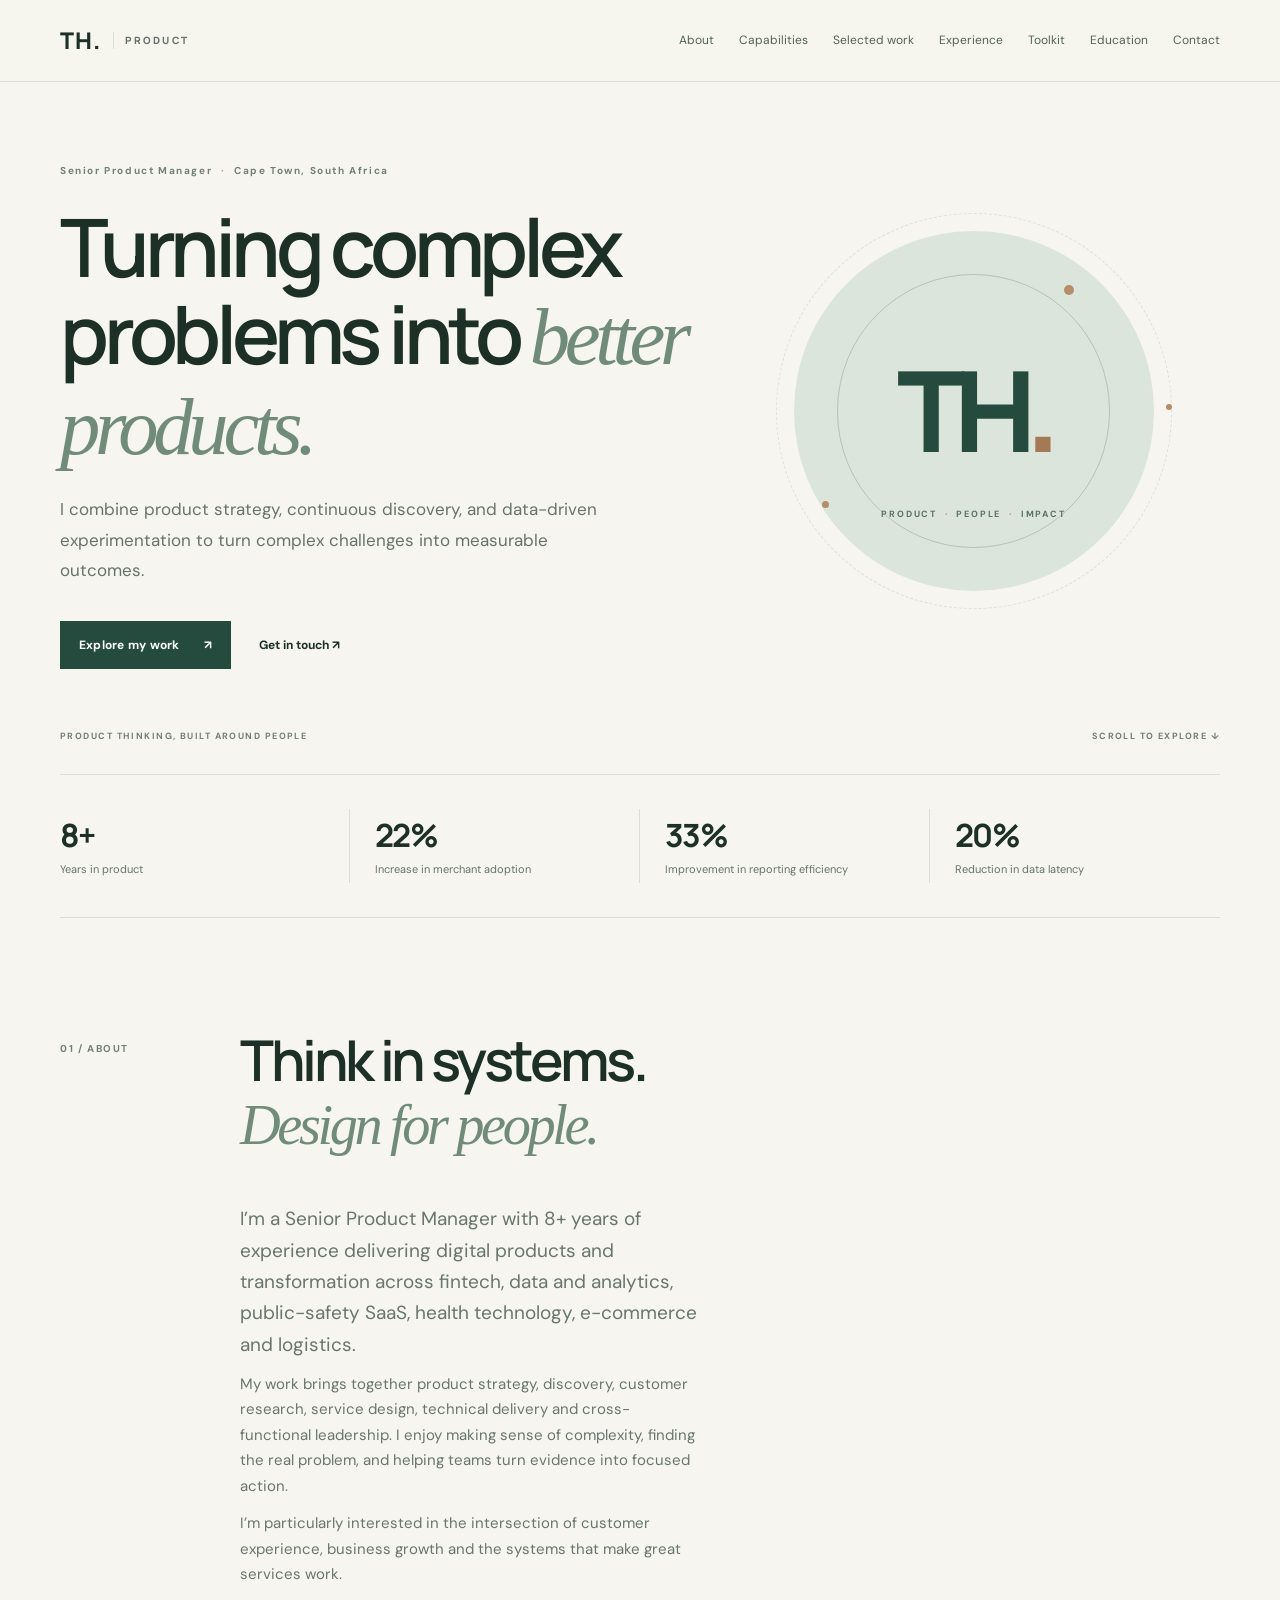
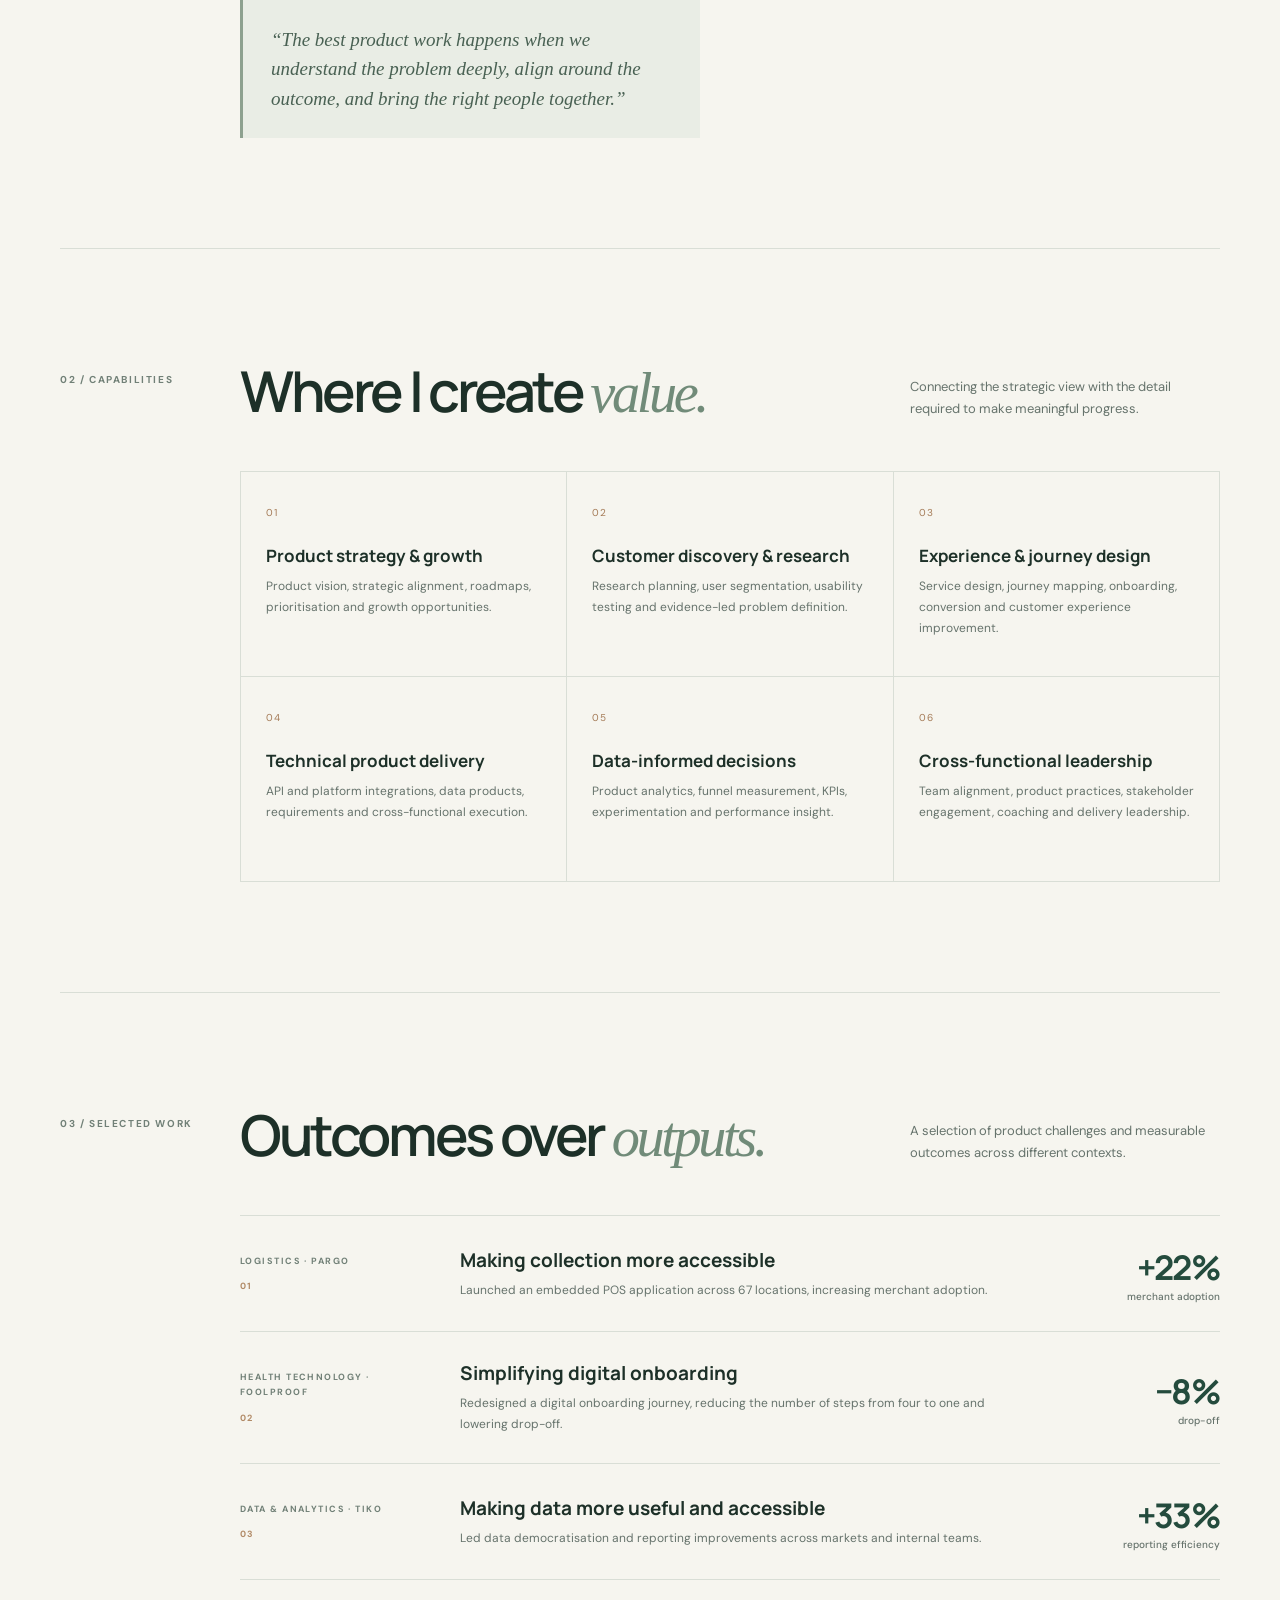
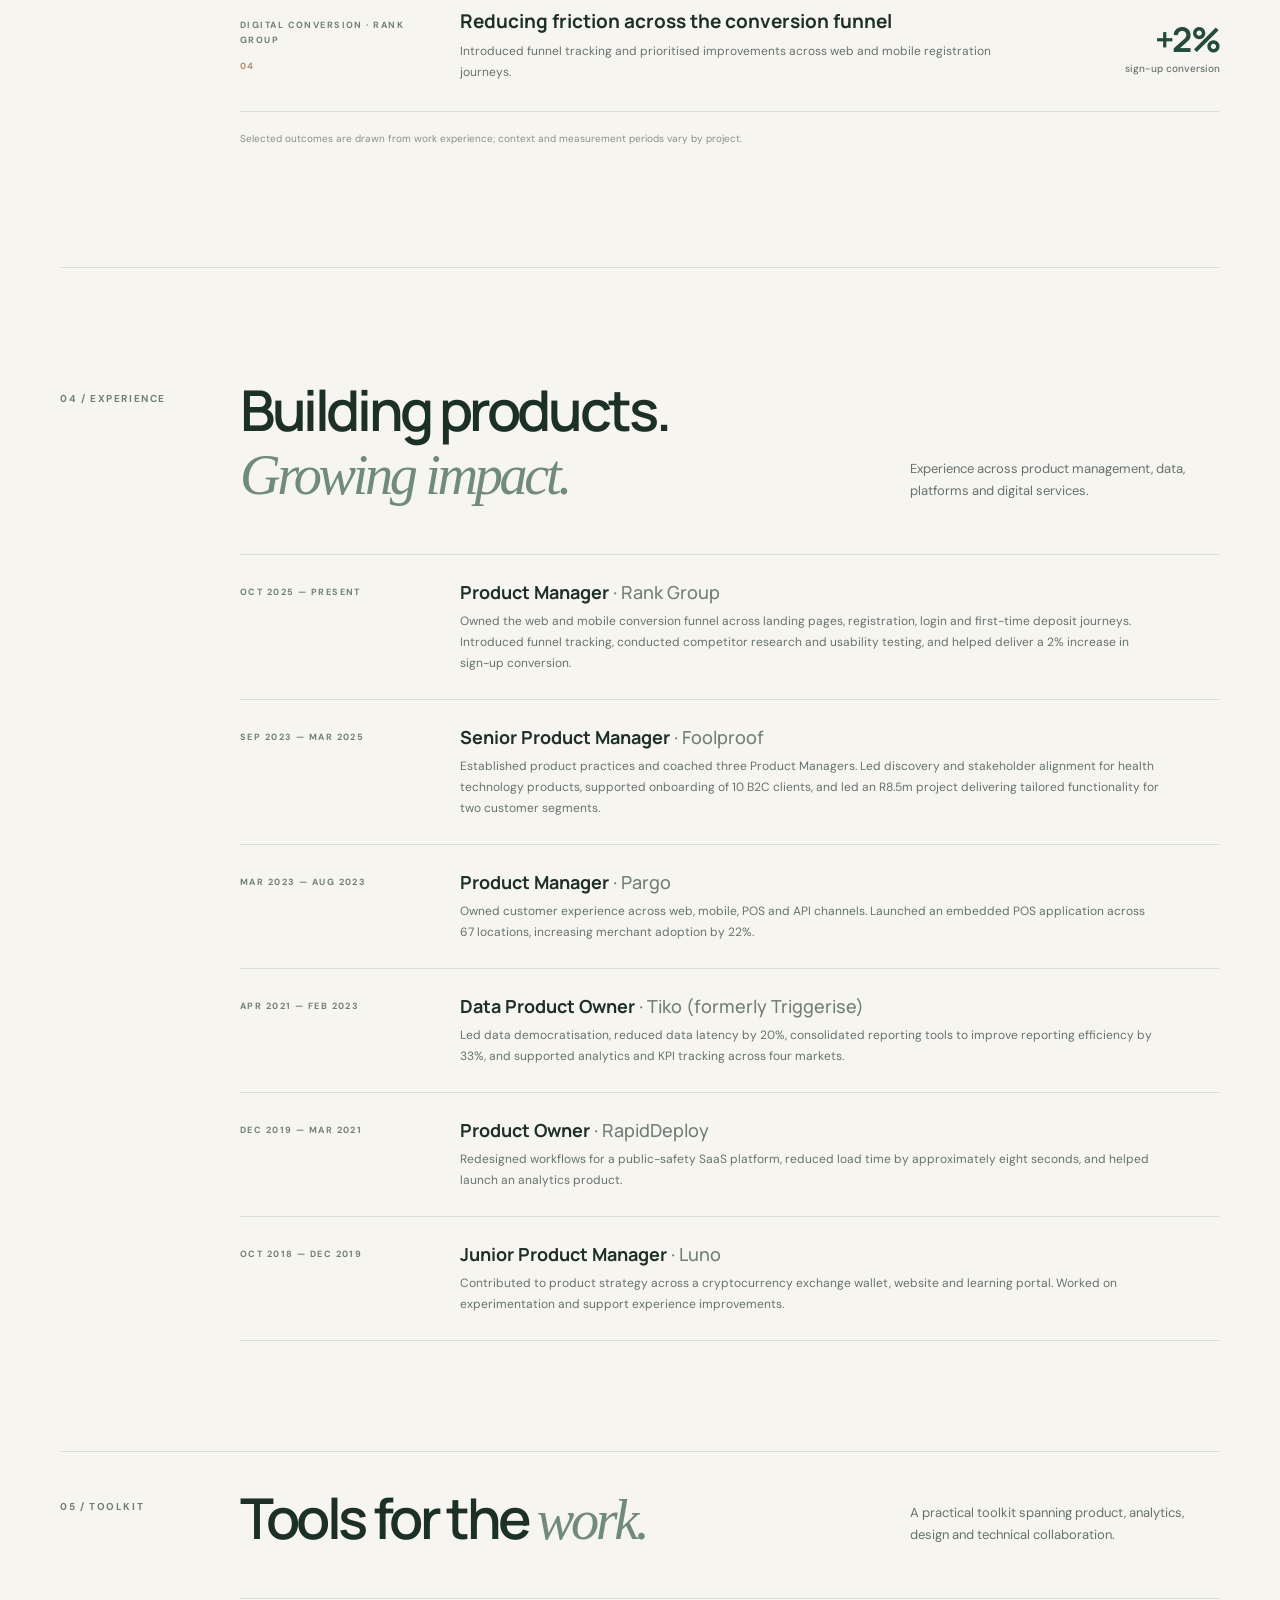
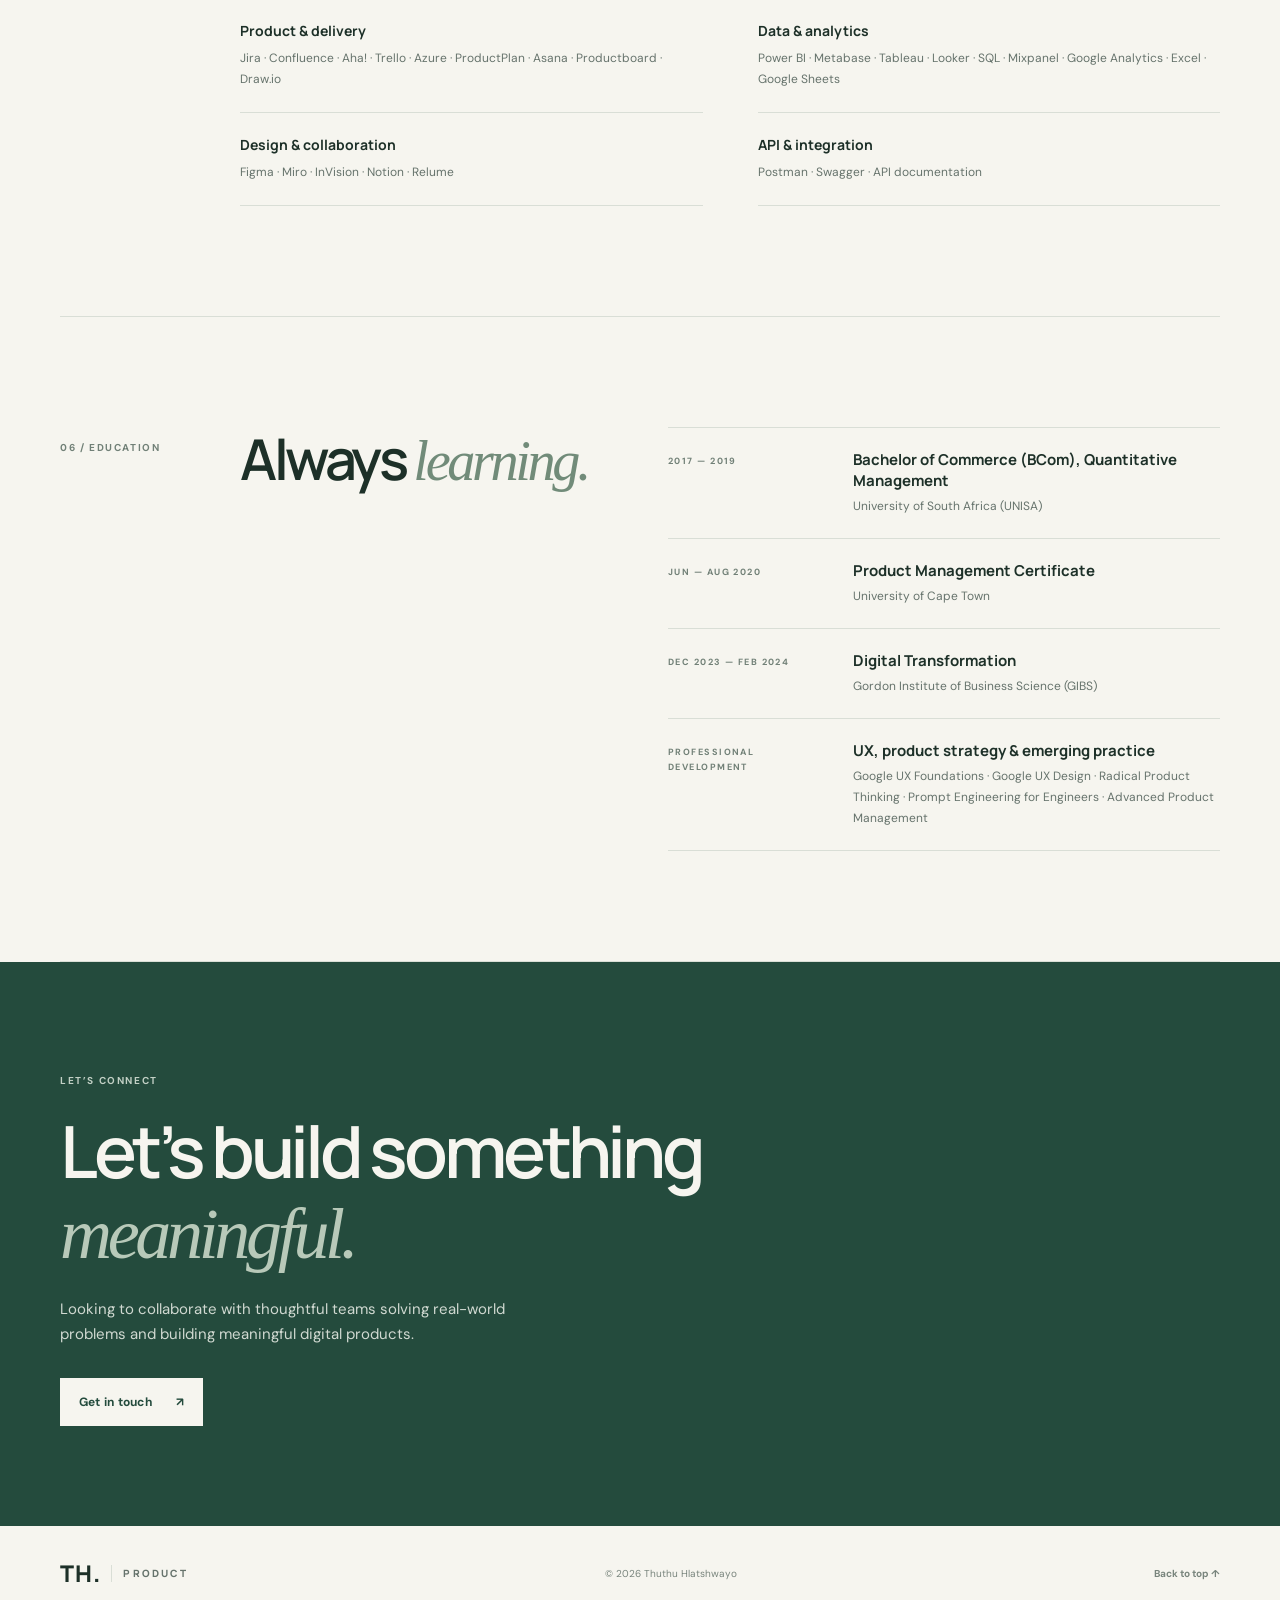
==== index.html @ c9745bca "Update index.html" ====
<!doctype html>
<html lang="en">
<head>
  <meta charset="utf-8">
  <meta name="viewport" content="width=device-width, initial-scale=1">
  <meta name="description" content="Thuthu Hlatshwayo — Senior Product Manager working across product strategy, discovery, service design and data-informed delivery.">
  <meta name="theme-color" content="#f6f5ef">
  <title>Thuthu Hlatshwayo | Senior Product Manager</title>
  <link rel="preconnect" href="https://fonts.googleapis.com">
  <link rel="preconnect" href="https://fonts.gstatic.com" crossorigin>
  <link href="https://fonts.googleapis.com/css2?family=DM+Sans:wght@400;500;600;700&family=Manrope:wght@400;500;600;700;800&display=swap" rel="stylesheet">
  <link rel="stylesheet" href="styles.css">
</head>
<body>
  <header class="site-header">
    <a class="brand" href="#top" aria-label="Thuthu Hlatshwayo home"><span class="brand-mark">TH.</span><span class="brand-type">PRODUCT</span></a>
    <button class="menu-toggle" aria-expanded="false" aria-controls="site-nav" aria-label="Open navigation"><span></span><span></span></button>
    <nav id="site-nav" class="site-nav" aria-label="Main navigation">
      <a href="#about">About</a><a href="#capabilities">Capabilities</a><a href="#work">Selected work</a>
      <a href="#experience">Experience</a><a href="#toolkit">Toolkit</a><a href="#education">Education</a><a href="#contact">Contact</a>
    </nav>
  </header>

  <main id="top">
    <section class="hero section-wrap">
      <div class="hero-copy">
        <p class="eyebrow">Senior Product Manager <span>·</span> Cape Town, South Africa</p>
        <h1>Turning complex problems into <em>better products.</em></h1>
        <p class="hero-intro">I combine product strategy, continuous discovery, and data-driven experimentation to turn complex challenges into measurable outcomes.</p>
        <div class="hero-actions"><a class="button button-dark" href="#work">Explore my work <span>↗</span></a><a class="text-link" href="#contact">Get in touch <span>↗</span></a></div>
      </div>
      <div class="hero-art" aria-label="TH monogram">
        <div class="orbit orbit-one"></div><div class="orbit orbit-two"></div>
        <div class="monogram">TH<span>.</span></div>
        <div class="orbit-label">PRODUCT <i>·</i> PEOPLE <i>·</i> IMPACT</div>
        <span class="art-dot dot-one"></span><span class="art-dot dot-two"></span><span class="art-dot dot-three"></span>
      </div>
      <div class="hero-bottom"><span>PRODUCT THINKING, BUILT AROUND PEOPLE</span><span>SCROLL TO EXPLORE ↓</span></div>
    </section>

    <section class="metrics section-wrap" aria-label="Selected outcomes">
      <div><strong>8+</strong><span>Years in product</span></div>
      <div><strong>22%</strong><span>Increase in merchant adoption</span></div>
      <div><strong>33%</strong><span>Improvement in reporting efficiency</span></div>
      <div><strong>20%</strong><span>Reduction in data latency</span></div>
    </section>

<section id="about" class="section section-wrap">
  <div class="section-kicker">01 / ABOUT</div>
  <div class="section-main about-grid">
    <div>
      <h2>Think in systems.<br><em>Design for people.</em></h2>
    </div>
    <div class="about-copy">
      <p class="lead">I’m a Senior Product Manager with 8+ years of experience delivering digital products and transformation across fintech, data and analytics, public-safety SaaS, health technology, e-commerce and logistics.</p>
      <p>My work brings together product strategy, discovery, customer research, service design, technical delivery and cross-functional leadership. I enjoy making sense of complexity, finding the real problem, and helping teams turn evidence into focused action.</p>
      <p>I’m particularly interested in the intersection of customer experience, business growth and the systems that make great services work.</p>
      <div class="quote-card">“The best product work happens when we understand the problem deeply, align around the outcome, and bring the right people together.”</div>
    </div>
  </div>
</section>

    <section id="capabilities" class="section section-wrap">
      <div class="section-kicker">02 / CAPABILITIES</div>
      <div class="section-main">
        <div class="section-heading"><h2>Where I create <em>value.</em></h2><p>Connecting the strategic view with the detail required to make meaningful progress.</p></div>
        <div class="capability-grid">
          <article><span>01</span><h3>Product strategy & growth</h3><p>Product vision, strategic alignment, roadmaps, prioritisation and growth opportunities.</p></article>
          <article><span>02</span><h3>Customer discovery & research</h3><p>Research planning, user segmentation, usability testing and evidence-led problem definition.</p></article>
          <article><span>03</span><h3>Experience & journey design</h3><p>Service design, journey mapping, onboarding, conversion and customer experience improvement.</p></article>
          <article><span>04</span><h3>Technical product delivery</h3><p>API and platform integrations, data products, requirements and cross-functional execution.</p></article>
          <article><span>05</span><h3>Data-informed decisions</h3><p>Product analytics, funnel measurement, KPIs, experimentation and performance insight.</p></article>
          <article><span>06</span><h3>Cross-functional leadership</h3><p>Team alignment, product practices, stakeholder engagement, coaching and delivery leadership.</p></article>
        </div>
      </div>
    </section>

    <section id="work" class="section section-wrap">
      <div class="section-kicker">03 / SELECTED WORK</div>
      <div class="section-main">
        <div class="section-heading"><h2>Outcomes over <em>outputs.</em></h2><p>A selection of product challenges and measurable outcomes across different contexts.</p></div>
        <div class="work-list">
          <article class="work-item"><div class="work-meta"><span>LOGISTICS · PARGO</span><span>01</span></div><div><h3>Making collection more accessible</h3><p>Launched an embedded POS application across 67 locations, increasing merchant adoption.</p></div><strong class="work-stat">+22%<small>merchant adoption</small></strong></article>
          <article class="work-item"><div class="work-meta"><span>HEALTH TECHNOLOGY · FOOLPROOF</span><span>02</span></div><div><h3>Simplifying digital onboarding</h3><p>Redesigned a digital onboarding journey, reducing the number of steps from four to one and lowering drop-off.</p></div><strong class="work-stat">−8%<small>drop-off</small></strong></article>
          <article class="work-item"><div class="work-meta"><span>DATA & ANALYTICS · TIKO</span><span>03</span></div><div><h3>Making data more useful and accessible</h3><p>Led data democratisation and reporting improvements across markets and internal teams.</p></div><strong class="work-stat">+33%<small>reporting efficiency</small></strong></article>
          <article class="work-item"><div class="work-meta"><span>DIGITAL CONVERSION · RANK GROUP</span><span>04</span></div><div><h3>Reducing friction across the conversion funnel</h3><p>Introduced funnel tracking and prioritised improvements across web and mobile registration journeys.</p></div><strong class="work-stat">+2%<small>sign-up conversion</small></strong></article>
        </div>
        <p class="note">Selected outcomes are drawn from work experience; context and measurement periods vary by project.</p>
      </div>
    </section>

    <section id="experience" class="section section-wrap">
      <div class="section-kicker">04 / EXPERIENCE</div>
      <div class="section-main">
        <div class="section-heading"><h2>Building products.<br><em>Growing impact.</em></h2><p>Experience across product management, data, platforms and digital services.</p></div>
        <div class="timeline">
          <article><time>OCT 2025 — PRESENT</time><div><h3>Product Manager <span>· Rank Group</span></h3><p>Owned the web and mobile conversion funnel across landing pages, registration, login and first-time deposit journeys. Introduced funnel tracking, conducted competitor research and usability testing, and helped deliver a 2% increase in sign-up conversion.</p></div></article>
          <article><time>SEP 2023 — MAR 2025</time><div><h3>Senior Product Manager <span>· Foolproof</span></h3><p>Established product practices and coached three Product Managers. Led discovery and stakeholder alignment for health technology products, supported onboarding of 10 B2C clients, and led an R8.5m project delivering tailored functionality for two customer segments.</p></div></article>
          <article><time>MAR 2023 — AUG 2023</time><div><h3>Product Manager <span>· Pargo</span></h3><p>Owned customer experience across web, mobile, POS and API channels. Launched an embedded POS application across 67 locations, increasing merchant adoption by 22%.</p></div></article>
          <article><time>APR 2021 — FEB 2023</time><div><h3>Data Product Owner <span>· Tiko (formerly Triggerise)</span></h3><p>Led data democratisation, reduced data latency by 20%, consolidated reporting tools to improve reporting efficiency by 33%, and supported analytics and KPI tracking across four markets.</p></div></article>
          <article><time>DEC 2019 — MAR 2021</time><div><h3>Product Owner <span>· RapidDeploy</span></h3><p>Redesigned workflows for a public-safety SaaS platform, reduced load time by approximately eight seconds, and helped launch an analytics product.</p></div></article>
          <article><time>OCT 2018 — DEC 2019</time><div><h3>Junior Product Manager <span>· Luno</span></h3><p>Contributed to product strategy across a cryptocurrency exchange wallet, website and learning portal. Worked on experimentation and support experience improvements.</p></div></article>
        </div>
      </div>
    </section>

    <section id="toolkit" class="section section-wrap toolkit-section">
      <div class="section-kicker">05 / TOOLKIT</div>
      <div class="section-main">
        <div class="section-heading"><h2>Tools for the <em>work.</em></h2><p>A practical toolkit spanning product, analytics, design and technical collaboration.</p></div>
        <div class="toolkit-groups">
          <div><h3>Product & delivery</h3><p>Jira · Confluence · Aha! · Trello · Azure · ProductPlan · Asana · Productboard · Draw.io</p></div>
          <div><h3>Data & analytics</h3><p>Power BI · Metabase · Tableau · Looker · SQL · Mixpanel · Google Analytics · Excel · Google Sheets</p></div>
          <div><h3>Design & collaboration</h3><p>Figma · Miro · InVision · Notion · Relume</p></div>
          <div><h3>API & integration</h3><p>Postman · Swagger · API documentation</p></div>
        </div>
      </div>
    </section>

    <section id="education" class="section section-wrap">
      <div class="section-kicker">06 / EDUCATION</div>
      <div class="section-main education-grid">
        <div><h2>Always <em>learning.</em></h2></div>
        <div class="education-list">
          <article><time>2017 — 2019</time><div><h3>Bachelor of Commerce (BCom), Quantitative Management</h3><p>University of South Africa (UNISA)</p></div></article>
          <article><time>JUN — AUG 2020</time><div><h3>Product Management Certificate</h3><p>University of Cape Town</p></div></article>
          <article><time>DEC 2023 — FEB 2024</time><div><h3>Digital Transformation</h3><p>Gordon Institute of Business Science (GIBS)</p></div></article>
          <article><time>PROFESSIONAL DEVELOPMENT</time><div><h3>UX, product strategy & emerging practice</h3><p>Google UX Foundations · Google UX Design · Radical Product Thinking · Prompt Engineering for Engineers · Advanced Product Management</p></div></article>
        </div>
      </div>
    </section>

    <section id="contact" class="contact-section">
      <div class="section-wrap contact-inner"><p class="eyebrow">LET’S CONNECT</p><h2>Let’s build something <em>meaningful.</em></h2><p>Looking to collaborate with thoughtful teams solving real-world problems and building meaningful digital products.</p><a class="button button-light" href="https://linkedin.com/in/thuthu-hlatshwayo" target="_blank" rel="noopener noreferrer">Get in touch <span>↗</span></a></div>
    </section>
  </main>

  <footer class="site-footer section-wrap"><a class="brand" href="#top"><span class="brand-mark">TH.</span><span class="brand-type">PRODUCT</span></a><span>© 2026 Thuthu Hlatshwayo</span><a href="#top">Back to top ↑</a></footer>
  <script src="script.js"></script>
</body>
</html>
---- styles.css ----
/* Thuthu Hlatshwayo — portfolio styles */
:root{--paper:#f6f5ef;--ink:#1d3028;--muted:#66736c;--green:#244b3d;--sage:#dce5dc;--line:#d9ded6;--white:#fff;--serif:Georgia,"Times New Roman",serif;--sans:"DM Sans",Arial,sans-serif;--display:"Manrope",Arial,sans-serif}
*{box-sizing:border-box}html{scroll-behavior:smooth;scroll-padding-top:88px}body{margin:0;background:var(--paper);color:var(--ink);font-family:var(--sans);font-size:15px;line-height:1.7}a{color:inherit;text-decoration:none}.section-wrap{width:min(1160px,calc(100% - 64px));margin-inline:auto}.site-header{height:82px;padding:0 max(32px,calc((100vw - 1160px)/2));display:flex;align-items:center;justify-content:space-between;border-bottom:1px solid var(--line);position:sticky;top:0;background:rgba(246,245,239,.94);backdrop-filter:blur(14px);z-index:10}.brand{display:flex;align-items:center;gap:11px;font-family:var(--display);font-weight:800;letter-spacing:.08em}.brand-mark{font-size:23px}.brand-type{font-size:10px;letter-spacing:.22em;color:var(--muted);border-left:1px solid var(--line);padding-left:11px}.site-nav{display:flex;gap:25px;font-size:12px;color:#53635a}.site-nav a:hover,.text-link:hover,.site-footer a:hover{color:#9b6e48}.menu-toggle{display:none;background:none;border:0;padding:8px}.menu-toggle span{display:block;width:22px;height:2px;background:var(--ink);margin:5px}
.hero{min-height:610px;display:grid;grid-template-columns:1.15fr .85fr;align-items:center;position:relative;padding-top:70px;padding-bottom:105px}.eyebrow,.section-kicker,.hero-bottom,.work-meta,.timeline time,.education-list time{font-size:10px;font-weight:700;letter-spacing:.16em;color:#718077}.eyebrow span{padding:0 5px;color:#b58d69}.hero h1{font:600 clamp(48px,6.3vw,82px)/1.08 var(--display);letter-spacing:-.065em;max-width:700px;margin:24px 0}.hero h1 em,h2 em{font-family:var(--serif);font-weight:400;color:#718b79}.hero-intro{font-size:17px;line-height:1.8;color:#66736c;max-width:560px}.hero-actions{display:flex;align-items:center;gap:28px;margin-top:35px}.button{display:inline-flex;align-items:center;gap:24px;padding:14px 19px;font-size:12px;font-weight:700;letter-spacing:.02em;transition:transform .2s}.button:hover{transform:translateY(-2px)}.button-dark{background:var(--green);color:white}.button-light{background:var(--paper);color:var(--green)}.text-link{font-size:12px;font-weight:700}.hero-art{width:min(360px,80%);aspect-ratio:1;border-radius:50%;background:var(--sage);margin:auto;display:grid;place-items:center;position:relative}.monogram{font:800 112px/.9 var(--display);letter-spacing:-.1em;color:var(--green);z-index:1}.monogram span{color:#a47a56}.orbit{position:absolute;border:1px solid rgba(36,75,61,.22);border-radius:50%}.orbit-one{inset:12%}.orbit-two{inset:-5%;border-style:dashed;opacity:.55}.orbit-label{position:absolute;bottom:19%;font-size:9px;letter-spacing:.2em;font-weight:700;color:#587263}.orbit-label i{font-style:normal;color:#b18a66;padding:0 4px}.art-dot{position:absolute;width:10px;height:10px;background:#b58d69;border-radius:50%}.dot-one{top:15%;right:22%}.dot-two{bottom:23%;left:8%;width:7px;height:7px}.dot-three{top:48%;right:-5%;width:6px;height:6px}.hero-bottom{position:absolute;bottom:30px;left:0;right:0;display:flex;justify-content:space-between;font-size:9px}
.metrics{display:grid;grid-template-columns:repeat(4,1fr);padding:34px 0;border-top:1px solid var(--line);border-bottom:1px solid var(--line)}.metrics div{padding:4px 25px;border-right:1px solid var(--line);display:flex;flex-direction:column;gap:3px}.metrics div:first-child{padding-left:0}.metrics div:last-child{border:0}.metrics strong{font:700 32px var(--display);letter-spacing:-.05em}.metrics span{font-size:11px;color:var(--muted)}
.section{display:grid;grid-template-columns:180px 1fr;padding:110px 0;border-bottom:1px solid var(--line);scroll-margin-top:82px}.section-kicker{padding-top:12px}.section-main{min-width:0}.section h2,.contact-section h2{font:600 clamp(38px,4.4vw,58px)/1.12 var(--display);letter-spacing:-.06em;margin:0}.about-section{display:block}.about-section>.section-main{width:100%}.about-section>.section-main>.section-kicker{padding-top:0;margin-bottom:18px}.about-grid{display:grid;grid-template-columns:1fr 1fr;grid-template-areas:"heading intro" "copy quote";column-gap:60px;row-gap:46px;align-items:start}.about-heading{grid-area:heading}.about-heading h2{margin:0}.about-intro{grid-area:intro;margin:0;max-width:580px}.about-copy{grid-area:copy;max-width:620px}.about-copy p{color:#68766e;margin:0 0 12px}.lead{font-size:19px;line-height:1.65;color:#3e5448;margin-top:0}.quote-card{grid-area:quote;align-self:stretch;margin:0;padding:25px 28px;background:#e9ede5;border-left:3px solid #8da18f;font:italic 19px/1.55 var(--serif);color:#496153}.section-heading{display:flex;align-items:end;justify-content:space-between;gap:40px;margin-bottom:46px}.section-heading p{max-width:310px;color:var(--muted);font-size:13px;margin:0 0 5px}
.capability-grid{display:grid;grid-template-columns:repeat(3,1fr);border-top:1px solid var(--line);border-left:1px solid var(--line)}.capability-grid article{padding:27px 25px 30px;border-right:1px solid var(--line);border-bottom:1px solid var(--line);min-height:205px}.capability-grid article>span{font-size:10px;color:#a47a56;letter-spacing:.1em}.capability-grid h3{font:700 17px/1.3 var(--display);margin:20px 0 9px}.capability-grid p,.work-item p,.timeline p,.toolkit-groups p,.education-list p{font-size:12px;color:var(--muted);line-height:1.75;margin:0}
.work-list{border-top:1px solid var(--line)}.work-item{display:grid;grid-template-columns:190px 1fr 125px;gap:30px;align-items:center;padding:28px 0;border-bottom:1px solid var(--line)}.work-meta{display:flex;flex-direction:column;gap:10px;font-size:9px}.work-meta span:last-child{color:#b18a66}.work-item h3{font:700 19px var(--display);margin:0 0 7px}.work-item p{max-width:540px}.work-stat{font:700 34px var(--display);letter-spacing:-.05em;text-align:right;color:var(--green)}.work-stat small{display:block;font:500 10px var(--sans);letter-spacing:0;color:var(--muted)}.note{font-size:10px;color:#879188;margin-top:18px}
.timeline{border-top:1px solid var(--line)}.timeline article{display:grid;grid-template-columns:190px 1fr;gap:30px;padding:25px 0;border-bottom:1px solid var(--line)}.timeline time,.education-list time{padding-top:5px;font-size:9px}.timeline h3,.education-list h3{font:700 18px var(--display);margin:0 0 7px}.timeline h3 span{font-weight:500;color:#718077}.timeline p{max-width:700px}
.toolkit-section{padding-top:34px}.toolkit-groups{display:grid;grid-template-columns:repeat(2,1fr);gap:0 55px;border-top:1px solid var(--line)}.toolkit-groups div{padding:22px 0;border-bottom:1px solid var(--line)}.toolkit-groups h3{font:700 14px var(--display);margin:0 0 8px}
.education-grid{display:grid;grid-template-columns:.8fr 1.2fr;gap:60px}.education-list{border-top:1px solid var(--line)}.education-list article{display:grid;grid-template-columns:160px 1fr;gap:25px;padding:21px 0;border-bottom:1px solid var(--line)}.education-list h3{font-size:15px;margin-bottom:5px}
.contact-section{background:var(--green);color:#f6f5ef;padding:100px 0}.contact-inner{max-width:1160px}.contact-section .eyebrow{color:#c2d0c5}.contact-section h2{font-size:clamp(44px,6vw,72px);max-width:760px;margin:22px 0}.contact-section h2 em{color:#b8c9b9}.contact-section p:not(.eyebrow){max-width:500px;color:#d0d9d1;font-size:15px;margin:0 0 30px}.site-footer{min-height:95px;display:flex;align-items:center;justify-content:space-between;font-size:10px;color:#78847c}.site-footer .brand{color:var(--ink)}.site-footer>a:last-child{font-weight:700}
@media(max-width:900px){.site-nav{gap:13px;font-size:11px}.section{grid-template-columns:125px 1fr}.about-grid,.education-grid{gap:30px}.work-item{grid-template-columns:145px 1fr 95px;gap:20px}.hero{min-height:550px}.hero-art{width:290px}}
@media(max-width:700px){.section-wrap{width:min(100% - 40px,560px)}.site-header{height:70px;padding:0 20px}.menu-toggle{display:block;cursor:pointer}.site-nav{display:none;position:absolute;top:69px;left:0;right:0;padding:18px 22px 22px;background:var(--paper);border-bottom:1px solid var(--line);flex-direction:column;gap:14px;font-size:13px}.site-nav.open{display:flex}.hero{display:flex;flex-direction:column;align-items:flex-start;padding-top:68px;padding-bottom:85px;gap:55px}.hero h1{font-size:clamp(46px,13vw,66px)}.hero-intro{font-size:15px}.hero-art{width:min(280px,75%);align-self:center}.monogram{font-size:90px}.hero-bottom{font-size:8px}.metrics{grid-template-columns:repeat(2,1fr);gap:22px 0}.metrics div{padding:0 15px}.metrics div:nth-child(2){border:0}.metrics div:nth-child(3){padding-left:0}.metrics strong{font-size:28px}.metrics span{font-size:10px}.section{display:block;padding:75px 0}.section-kicker{margin-bottom:25px}.about-grid{display:grid;grid-template-columns:1fr;grid-template-areas:"heading" "intro" "copy" "quote";row-gap:24px}.education-grid{display:block}.about-grid>div:first-child{margin-bottom:0}.about-intro{margin:0}.about-copy p{font-size:15px;line-height:1.8}.quote-card{padding:25px 24px;font-size:18px}.section-heading{display:block;margin-bottom:32px}.section-heading p{margin-top:15px}.capability-grid{grid-template-columns:repeat(2,1fr)}.capability-grid article{padding:20px 16px;min-height:190px}.capability-grid h3{font-size:15px}.work-item{grid-template-columns:1fr auto;gap:12px;padding:24px 0}.work-meta{grid-column:1/-1;flex-direction:row;justify-content:space-between}.work-item>div:nth-child(2){grid-column:1}.work-item h3{font-size:17px}.work-stat{grid-column:2;grid-row:2;font-size:28px}.timeline article{grid-template-columns:1fr;gap:8px;padding:21px 0}.timeline h3{font-size:17px}.toolkit-groups{grid-template-columns:1fr}.education-grid>div:first-child{margin-bottom:30px}.education-list article{grid-template-columns:1fr;gap:5px}.contact-section{padding:75px 0}.contact-section h2{font-size:48px}.site-footer{min-height:110px;flex-wrap:wrap;gap:10px;padding-block:20px}.site-footer .brand{width:100%}}
@media(prefers-reduced-motion:reduce){html{scroll-behavior:auto}*,*::before,*::after{transition:none!important}}
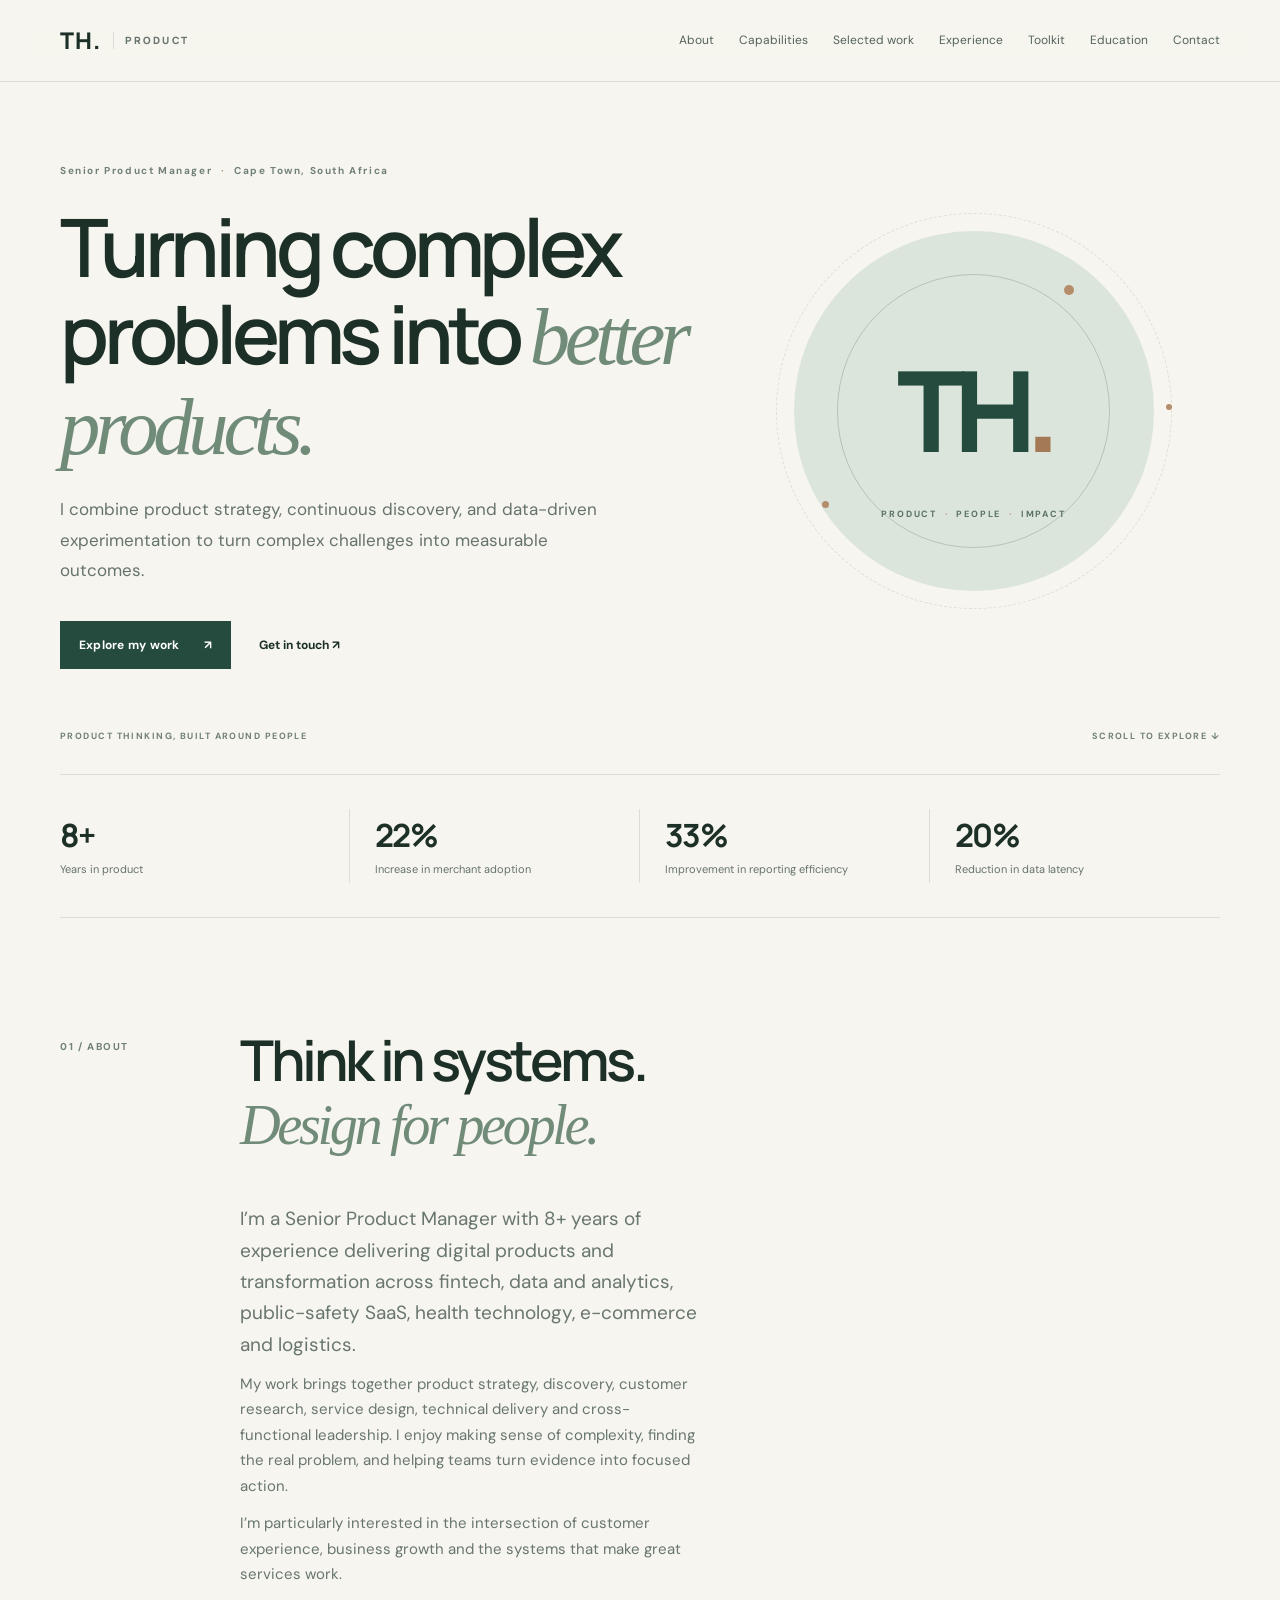
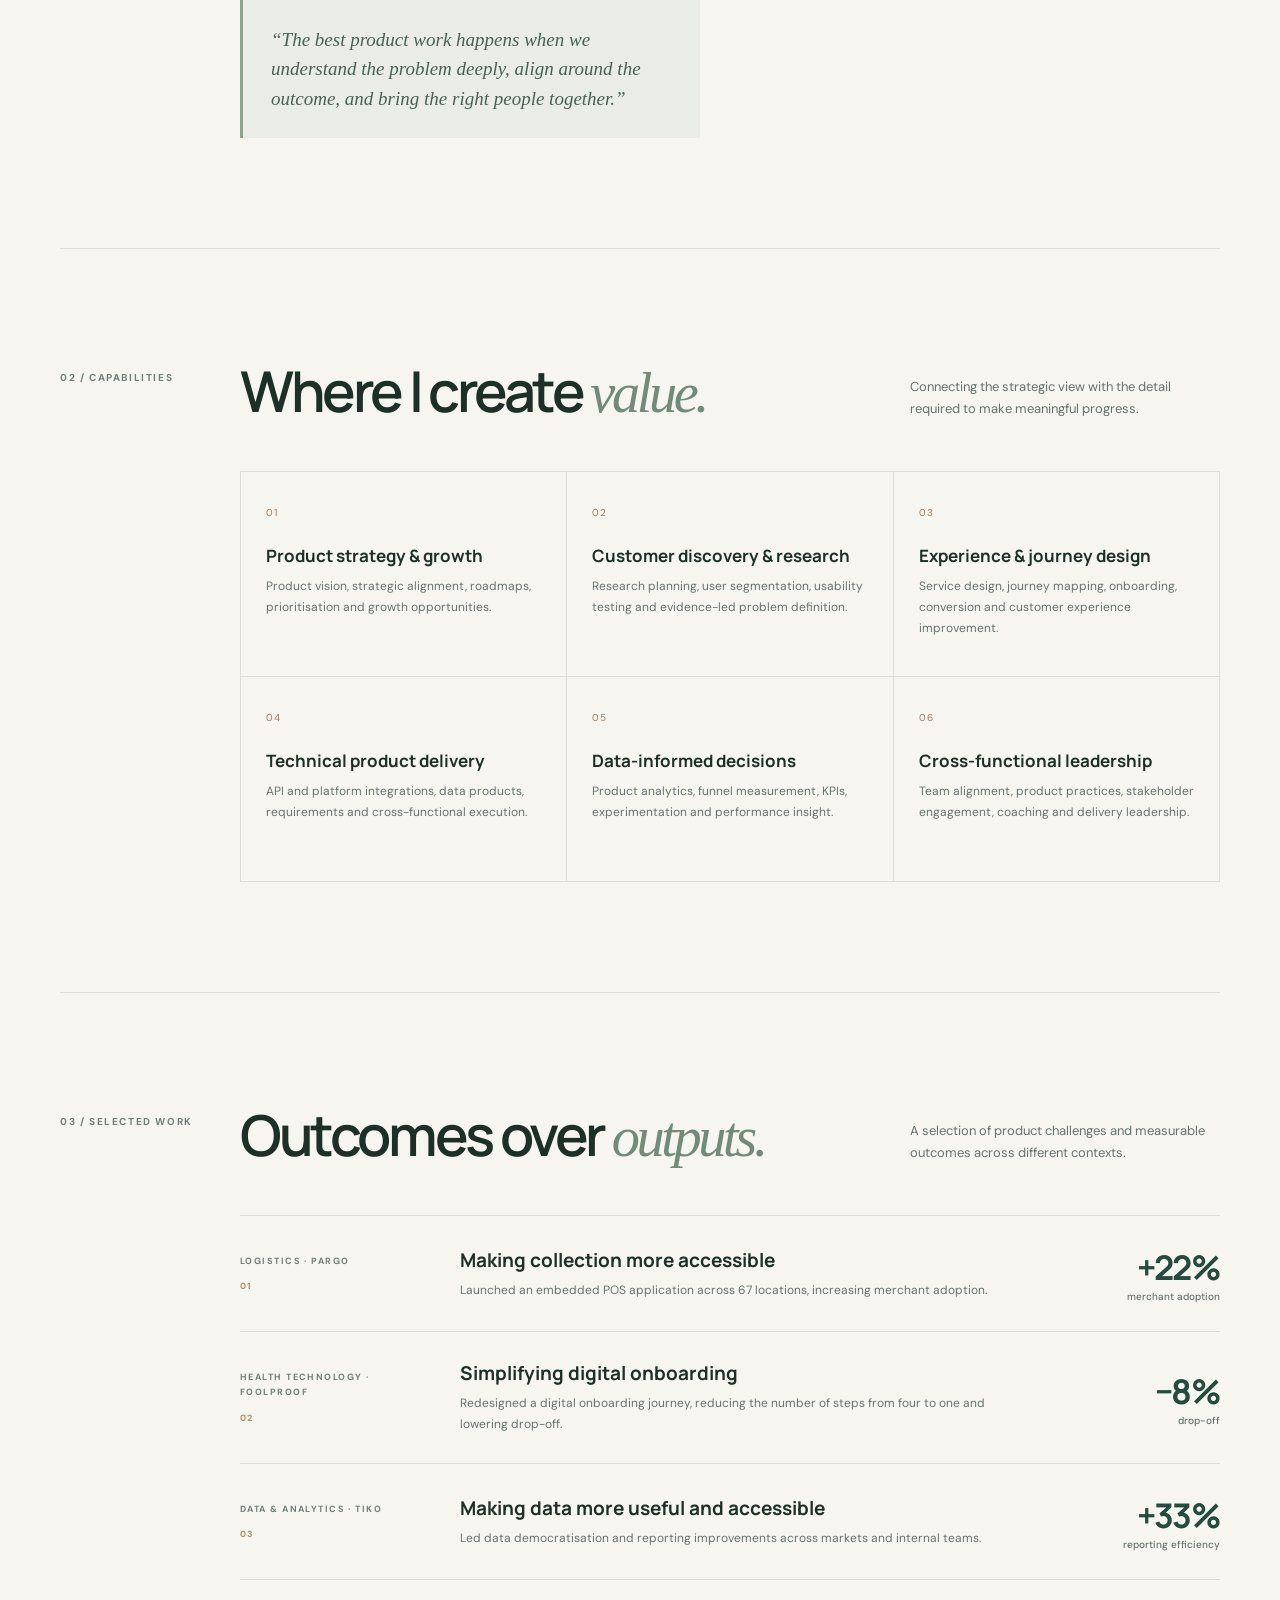
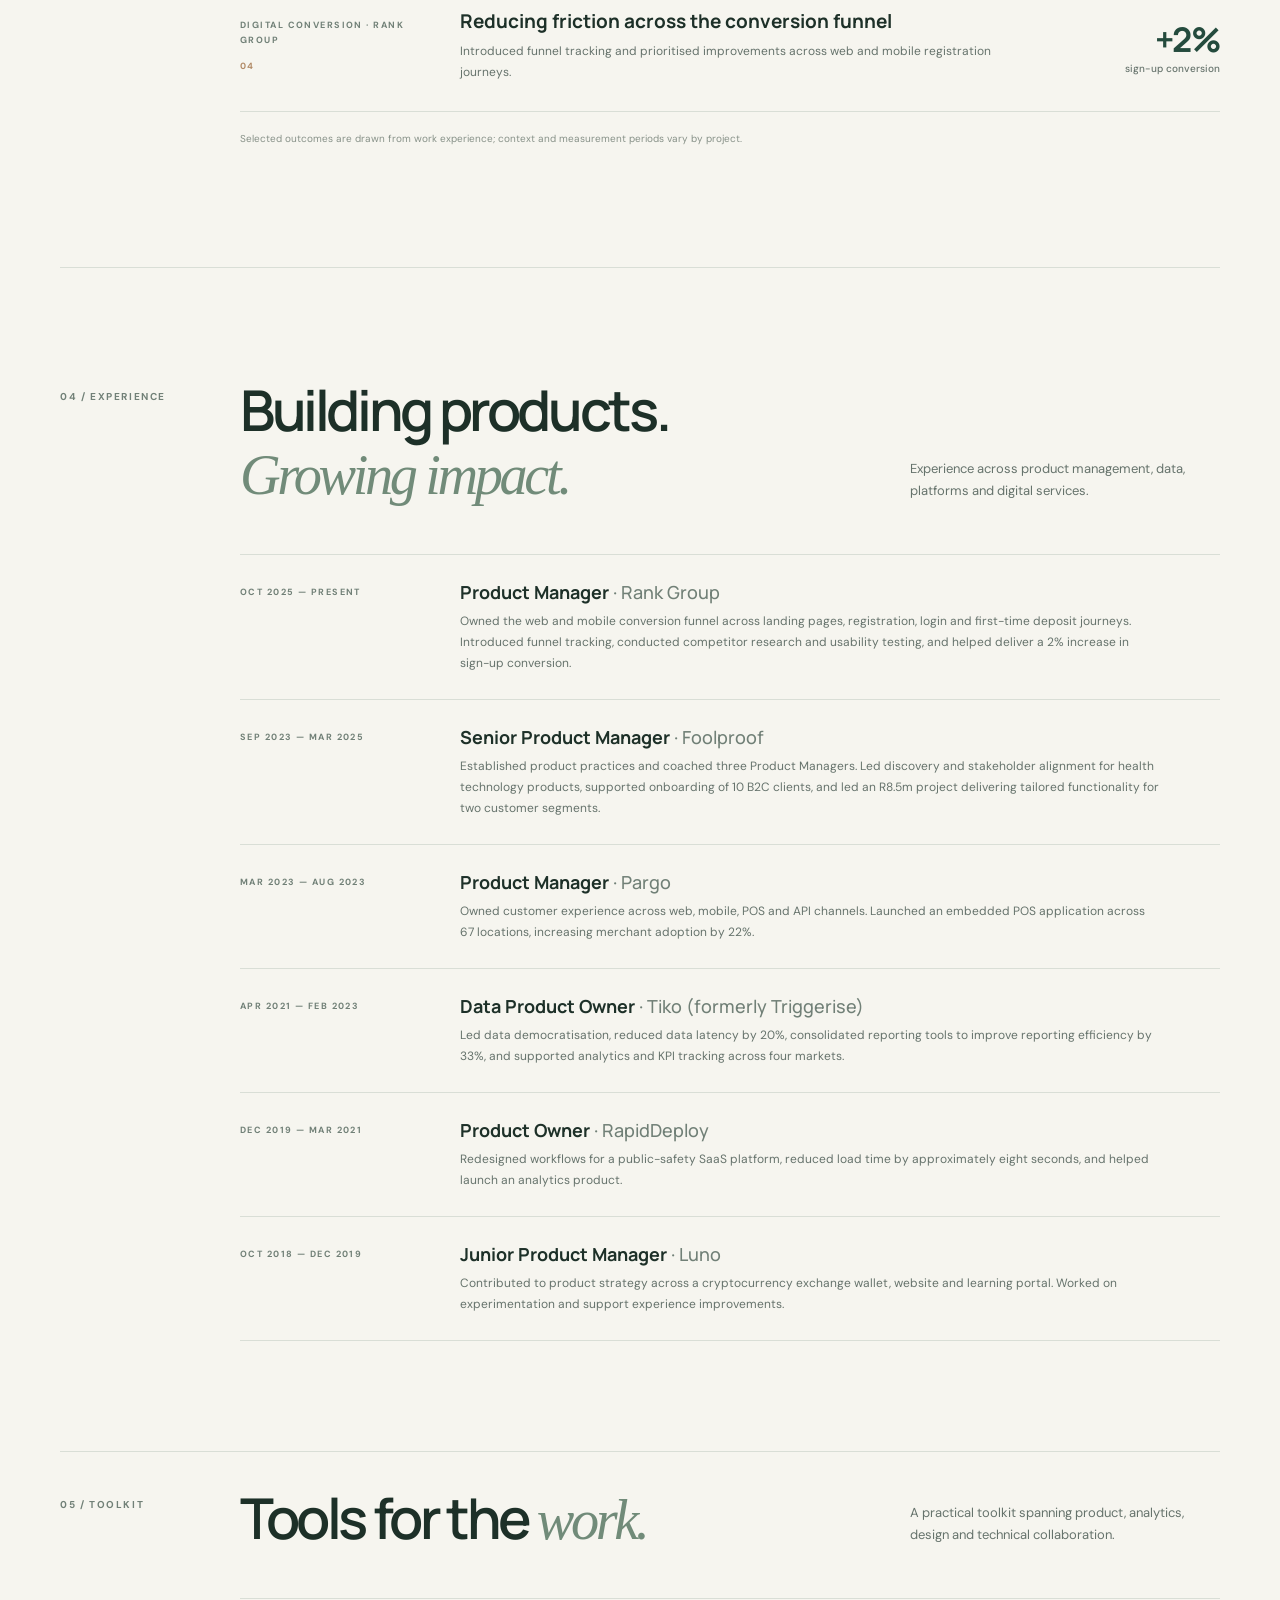
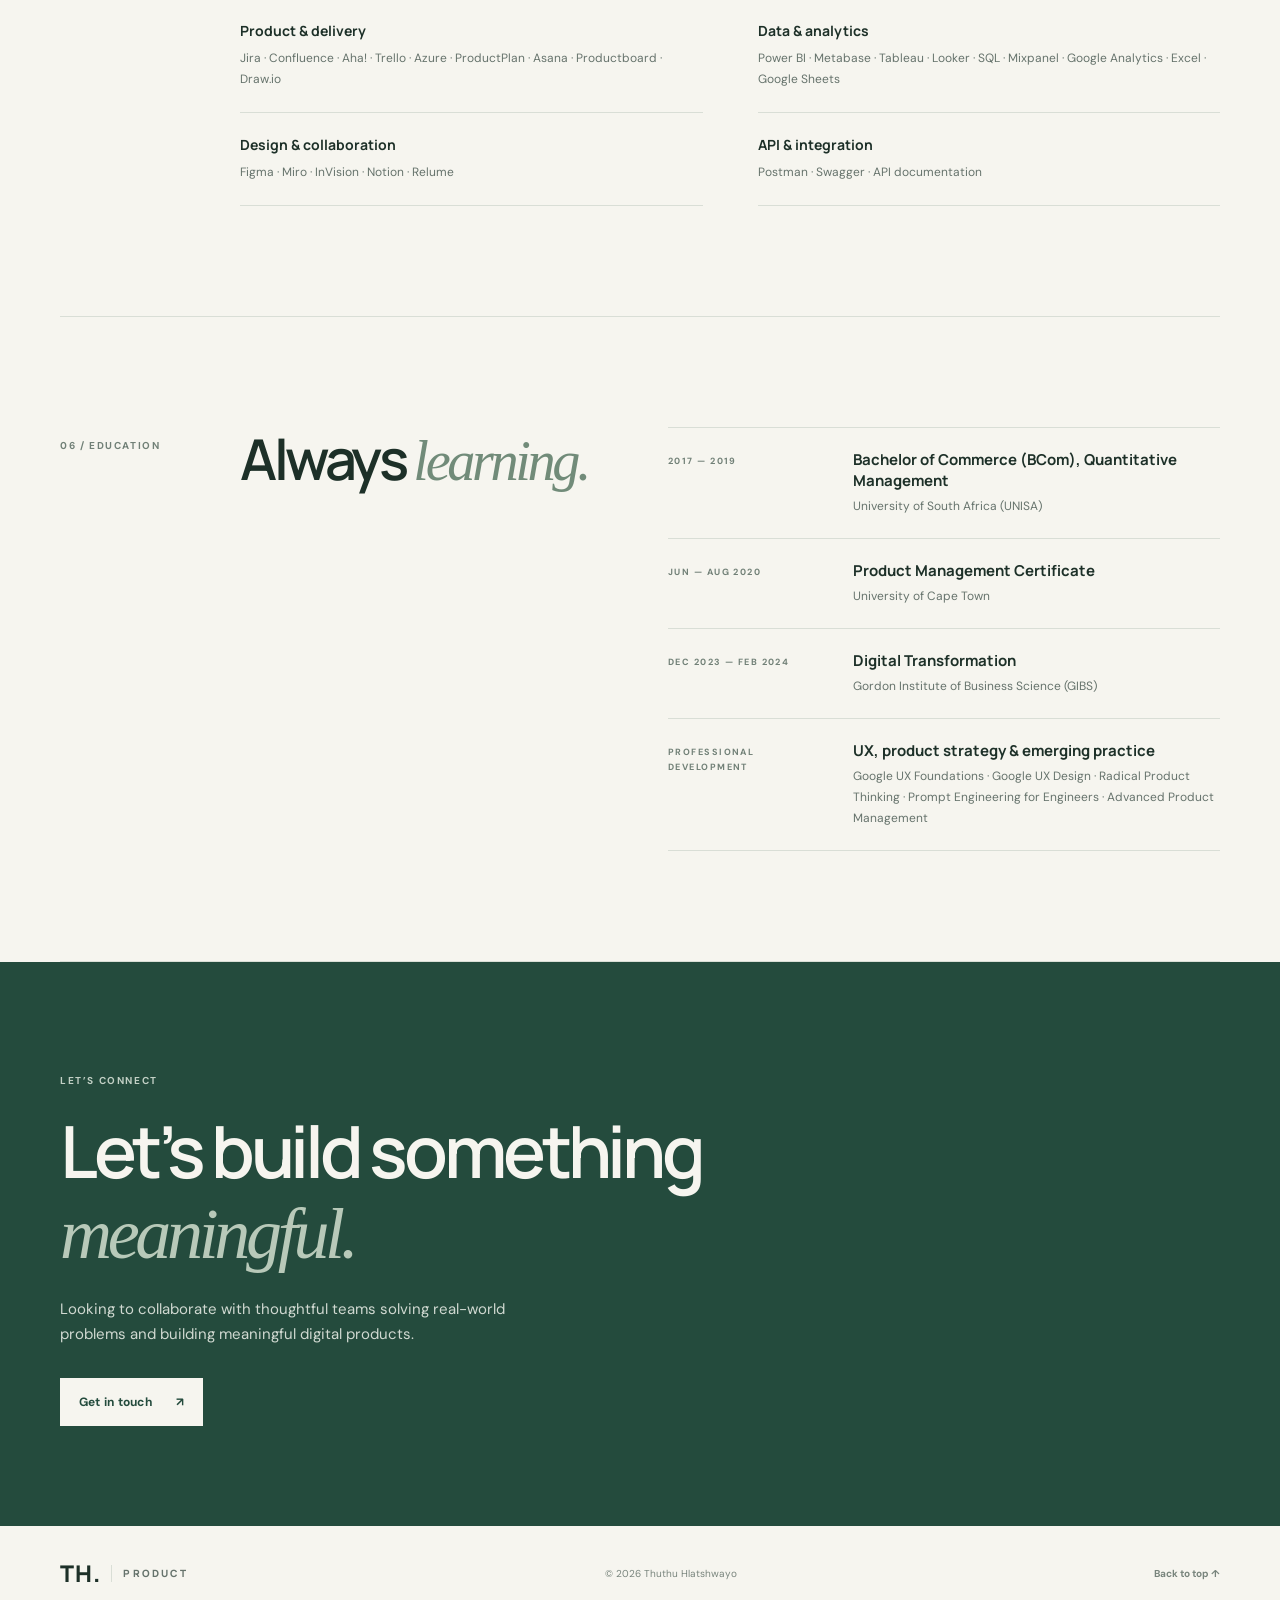
==== commit 4536efb5: "Update index.html" ====
--- a/index.html
+++ b/index.html
@@ -46,7 +46,7 @@
     </section>
 
 <section id="about" class="section section-wrap">
-  <div class="section-kicker">01 / ABOUT</div>
+  <p class="eyebrow">01 / ABOUT</p>
   <div class="section-main about-grid">
     <div>
       <h2>Think in systems.<br><em>Design for people.</em></h2>
@@ -61,7 +61,7 @@
 </section>
 
     <section id="capabilities" class="section section-wrap">
-      <div class="section-kicker">02 / CAPABILITIES</div>
+      <p class="eyebrow">02 / CAPABILITIES</p>
       <div class="section-main">
         <div class="section-heading"><h2>Where I create <em>value.</em></h2><p>Connecting the strategic view with the detail required to make meaningful progress.</p></div>
         <div class="capability-grid">
@@ -76,7 +76,7 @@
     </section>
 
     <section id="work" class="section section-wrap">
-      <div class="section-kicker">03 / SELECTED WORK</div>
+      <p class="eyebrow">03 / SELECTED WORK</p>
       <div class="section-main">
         <div class="section-heading"><h2>Outcomes over <em>outputs.</em></h2><p>A selection of product challenges and measurable outcomes across different contexts.</p></div>
         <div class="work-list">
@@ -90,7 +90,7 @@
     </section>
 
     <section id="experience" class="section section-wrap">
-      <div class="section-kicker">04 / EXPERIENCE</div>
+      <p class="eyebrow">04 / EXPERIENCE</p>
       <div class="section-main">
         <div class="section-heading"><h2>Building products.<br><em>Growing impact.</em></h2><p>Experience across product management, data, platforms and digital services.</p></div>
         <div class="timeline">
@@ -105,7 +105,7 @@
     </section>
 
     <section id="toolkit" class="section section-wrap toolkit-section">
-      <div class="section-kicker">05 / TOOLKIT</div>
+      <p class="eyebrow">05 / TOOLKIT</p>
       <div class="section-main">
         <div class="section-heading"><h2>Tools for the <em>work.</em></h2><p>A practical toolkit spanning product, analytics, design and technical collaboration.</p></div>
         <div class="toolkit-groups">
@@ -118,7 +118,7 @@
     </section>
 
     <section id="education" class="section section-wrap">
-      <div class="section-kicker">06 / EDUCATION</div>
+      <p class="eyebrow">06 / EDUCATION</p>
       <div class="section-main education-grid">
         <div><h2>Always <em>learning.</em></h2></div>
         <div class="education-list">
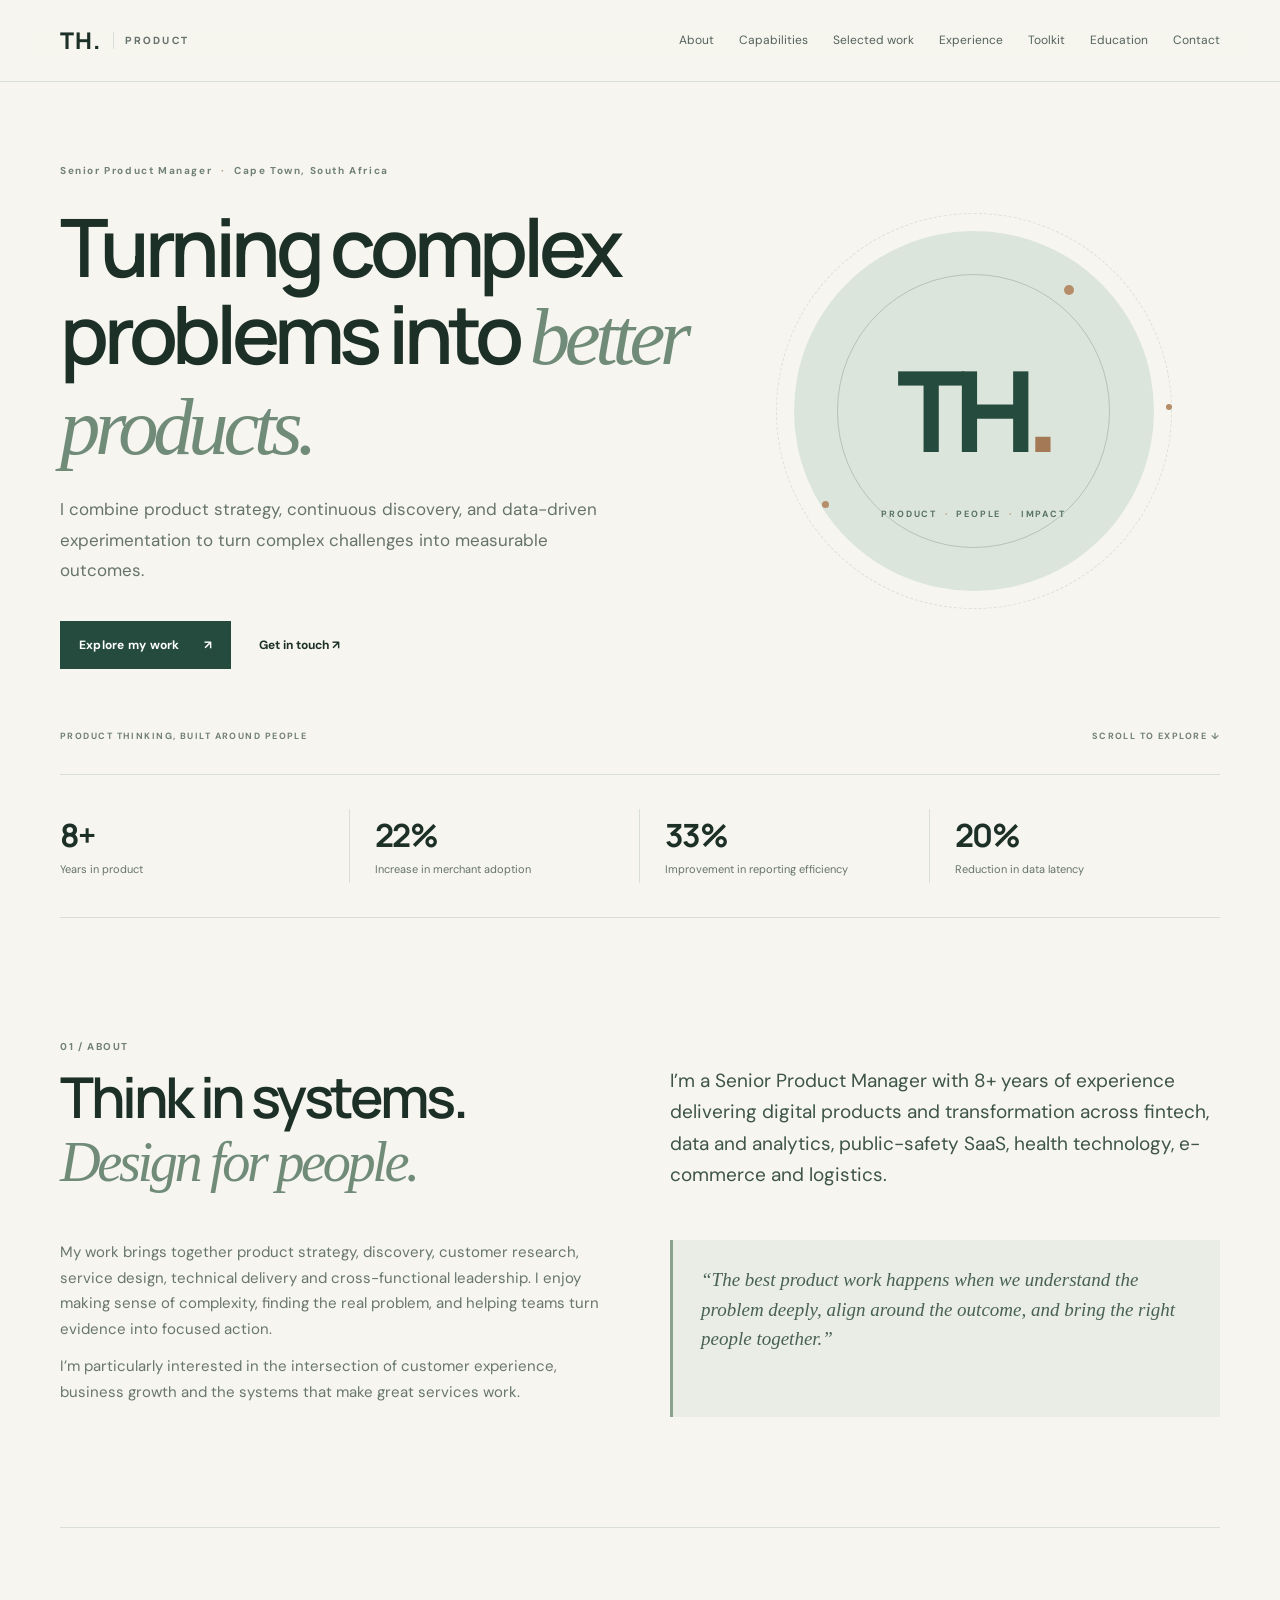
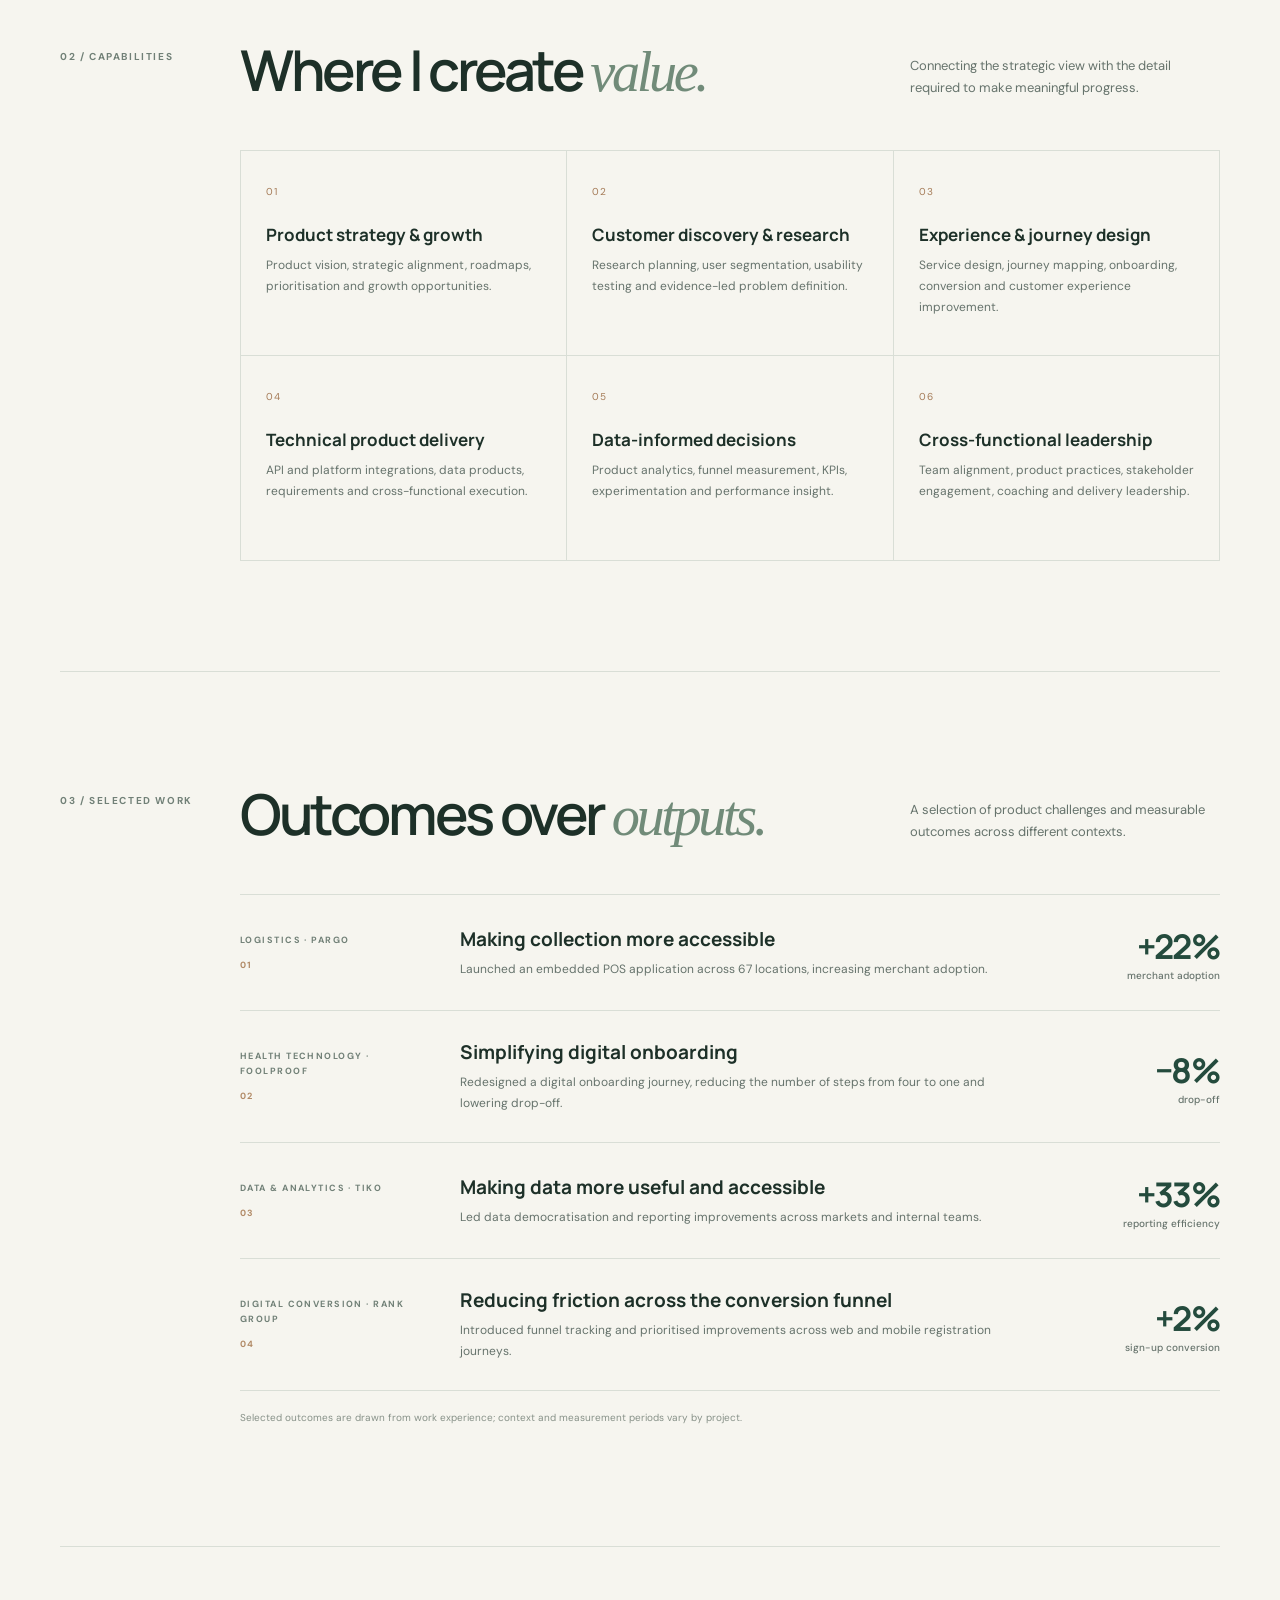
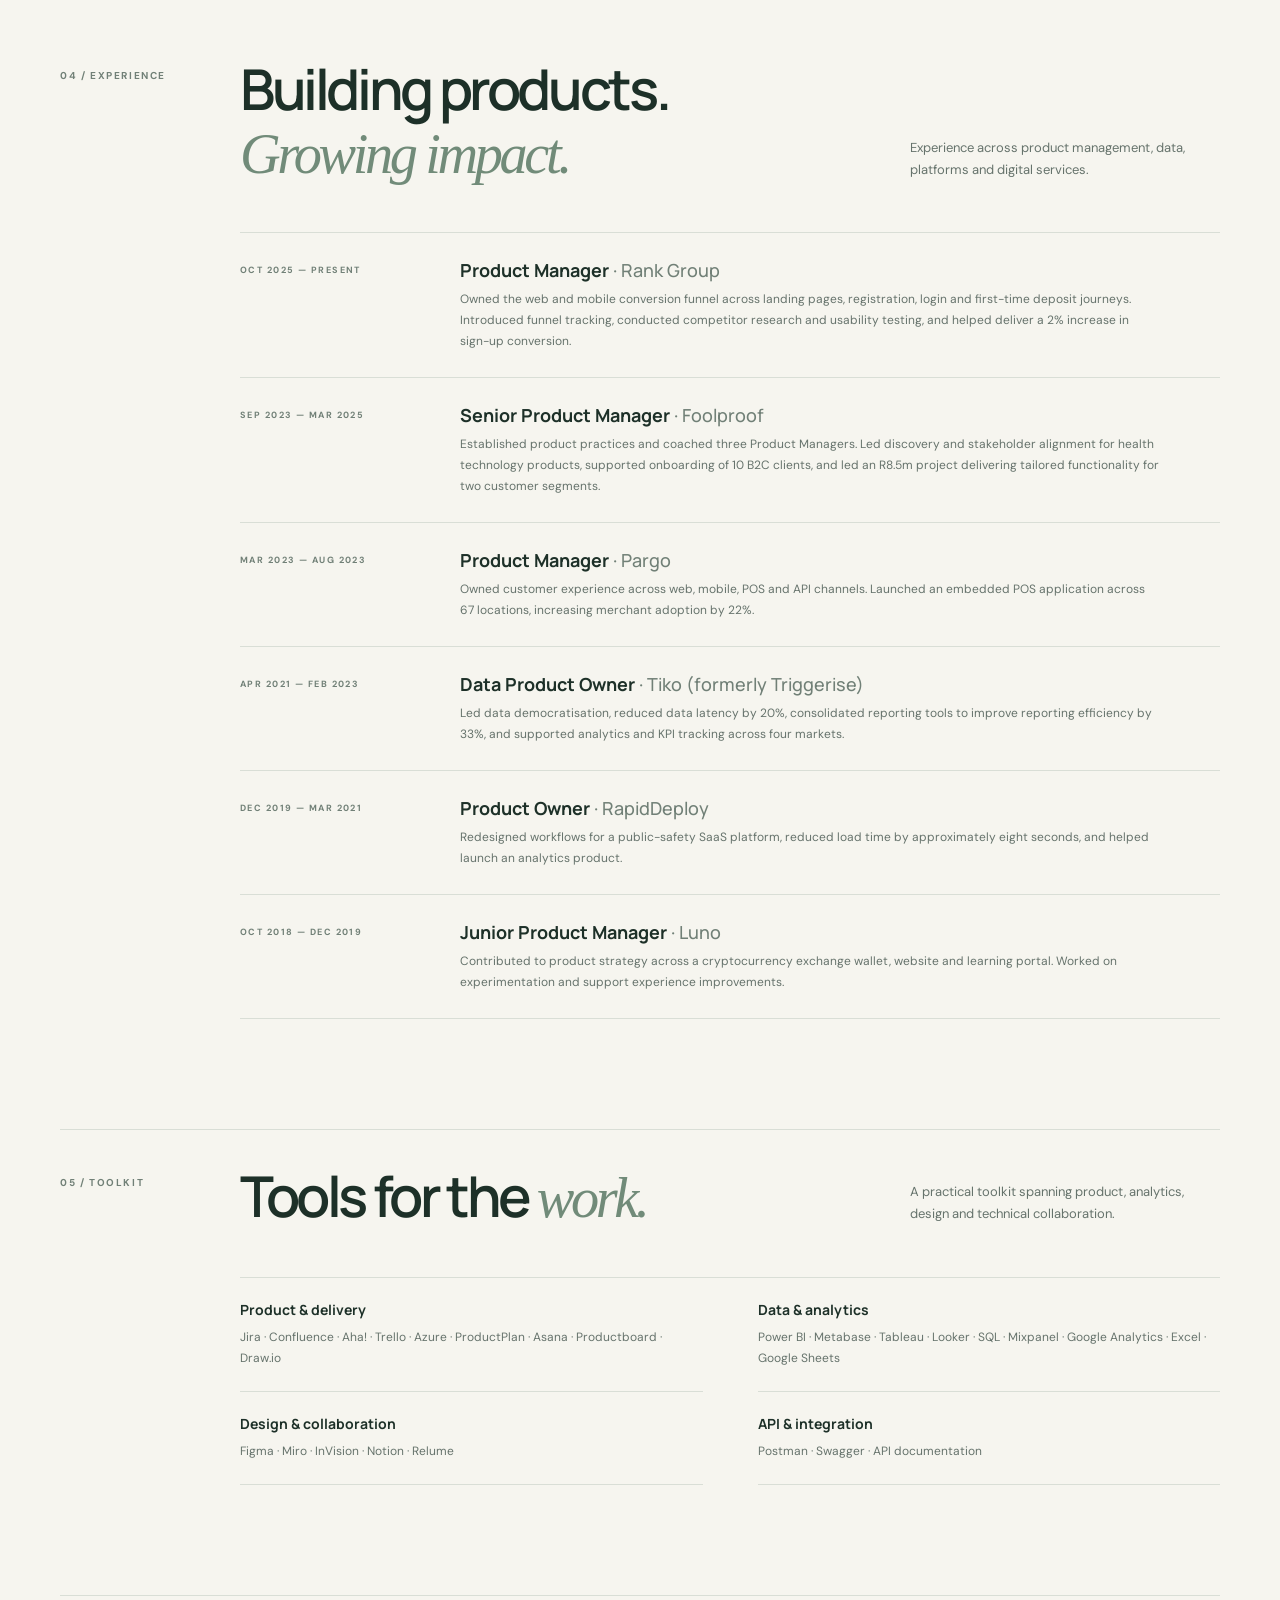
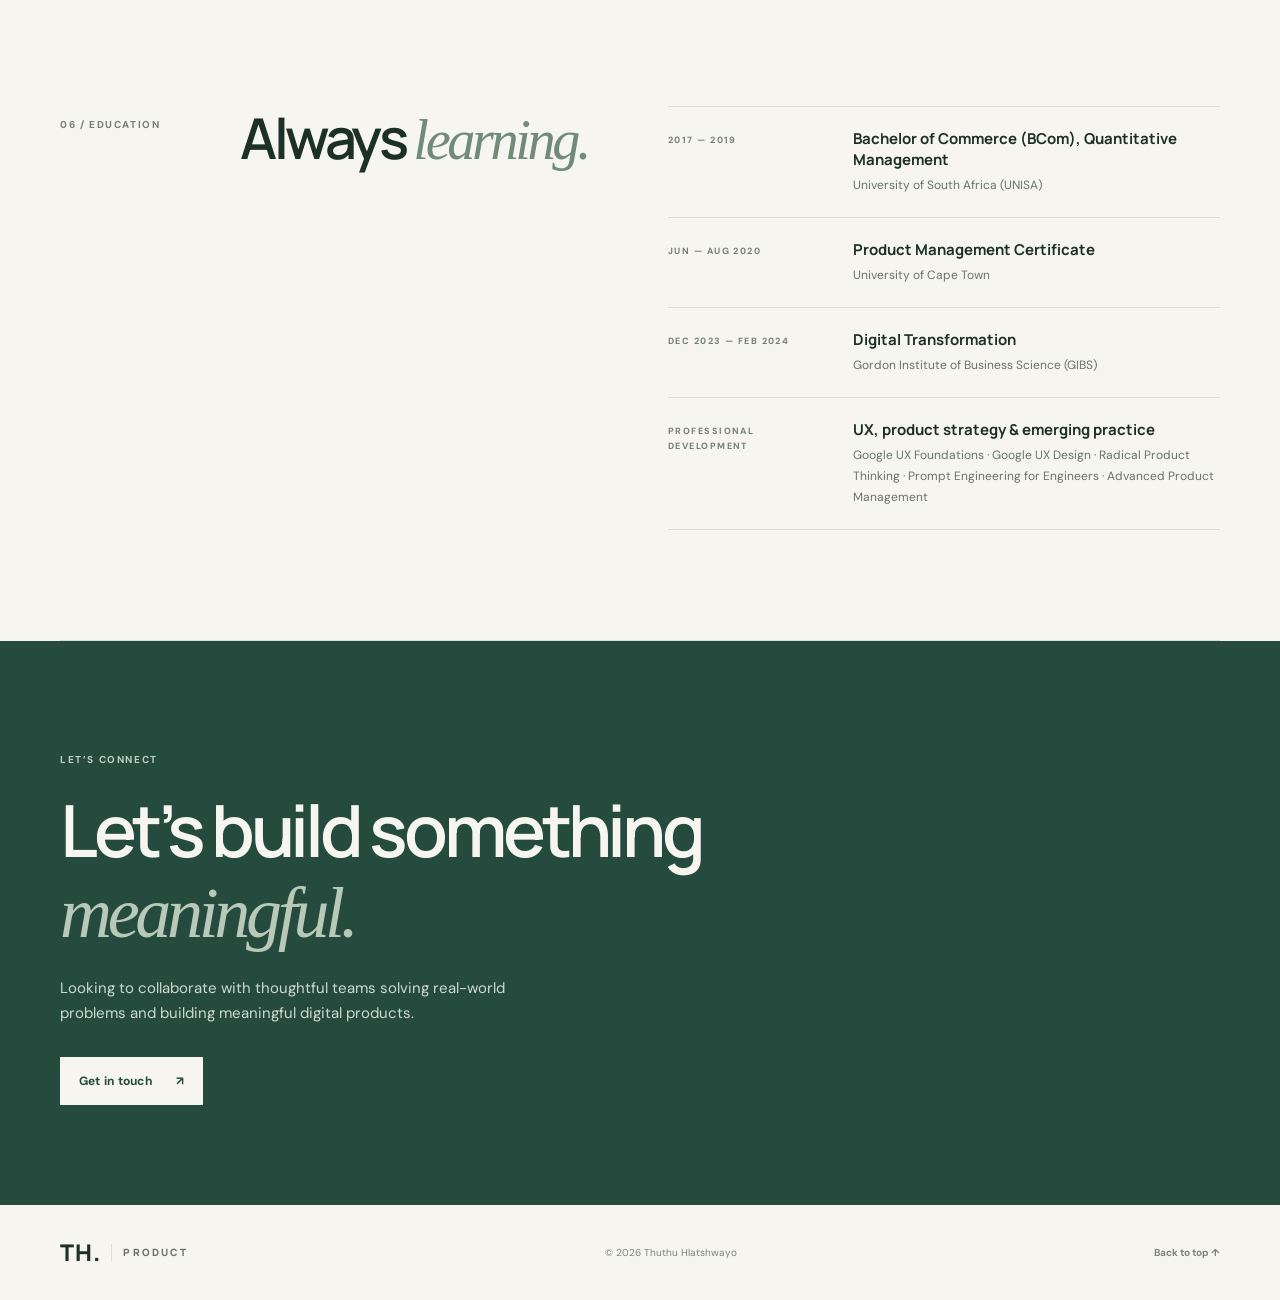
==== commit cbacd23f: "Update index.html" ====
--- a/index.html
+++ b/index.html
@@ -45,18 +45,22 @@
       <div><strong>20%</strong><span>Reduction in data latency</span></div>
     </section>
 
-<section id="about" class="section section-wrap">
+<section id="about" class="section section-wrap about-section">
   <p class="eyebrow">01 / ABOUT</p>
-  <div class="section-main about-grid">
-    <div>
+
+  <div class="about-grid">
+    <div class="about-heading">
       <h2>Think in systems.<br><em>Design for people.</em></h2>
     </div>
+
+    <p class="about-intro lead">I’m a Senior Product Manager with 8+ years of experience delivering digital products and transformation across fintech, data and analytics, public-safety SaaS, health technology, e-commerce and logistics.</p>
+
     <div class="about-copy">
-      <p class="lead">I’m a Senior Product Manager with 8+ years of experience delivering digital products and transformation across fintech, data and analytics, public-safety SaaS, health technology, e-commerce and logistics.</p>
       <p>My work brings together product strategy, discovery, customer research, service design, technical delivery and cross-functional leadership. I enjoy making sense of complexity, finding the real problem, and helping teams turn evidence into focused action.</p>
       <p>I’m particularly interested in the intersection of customer experience, business growth and the systems that make great services work.</p>
-      <div class="quote-card">“The best product work happens when we understand the problem deeply, align around the outcome, and bring the right people together.”</div>
     </div>
+
+    <blockquote class="quote-card">“The best product work happens when we understand the problem deeply, align around the outcome, and bring the right people together.”</blockquote>
   </div>
 </section>
 
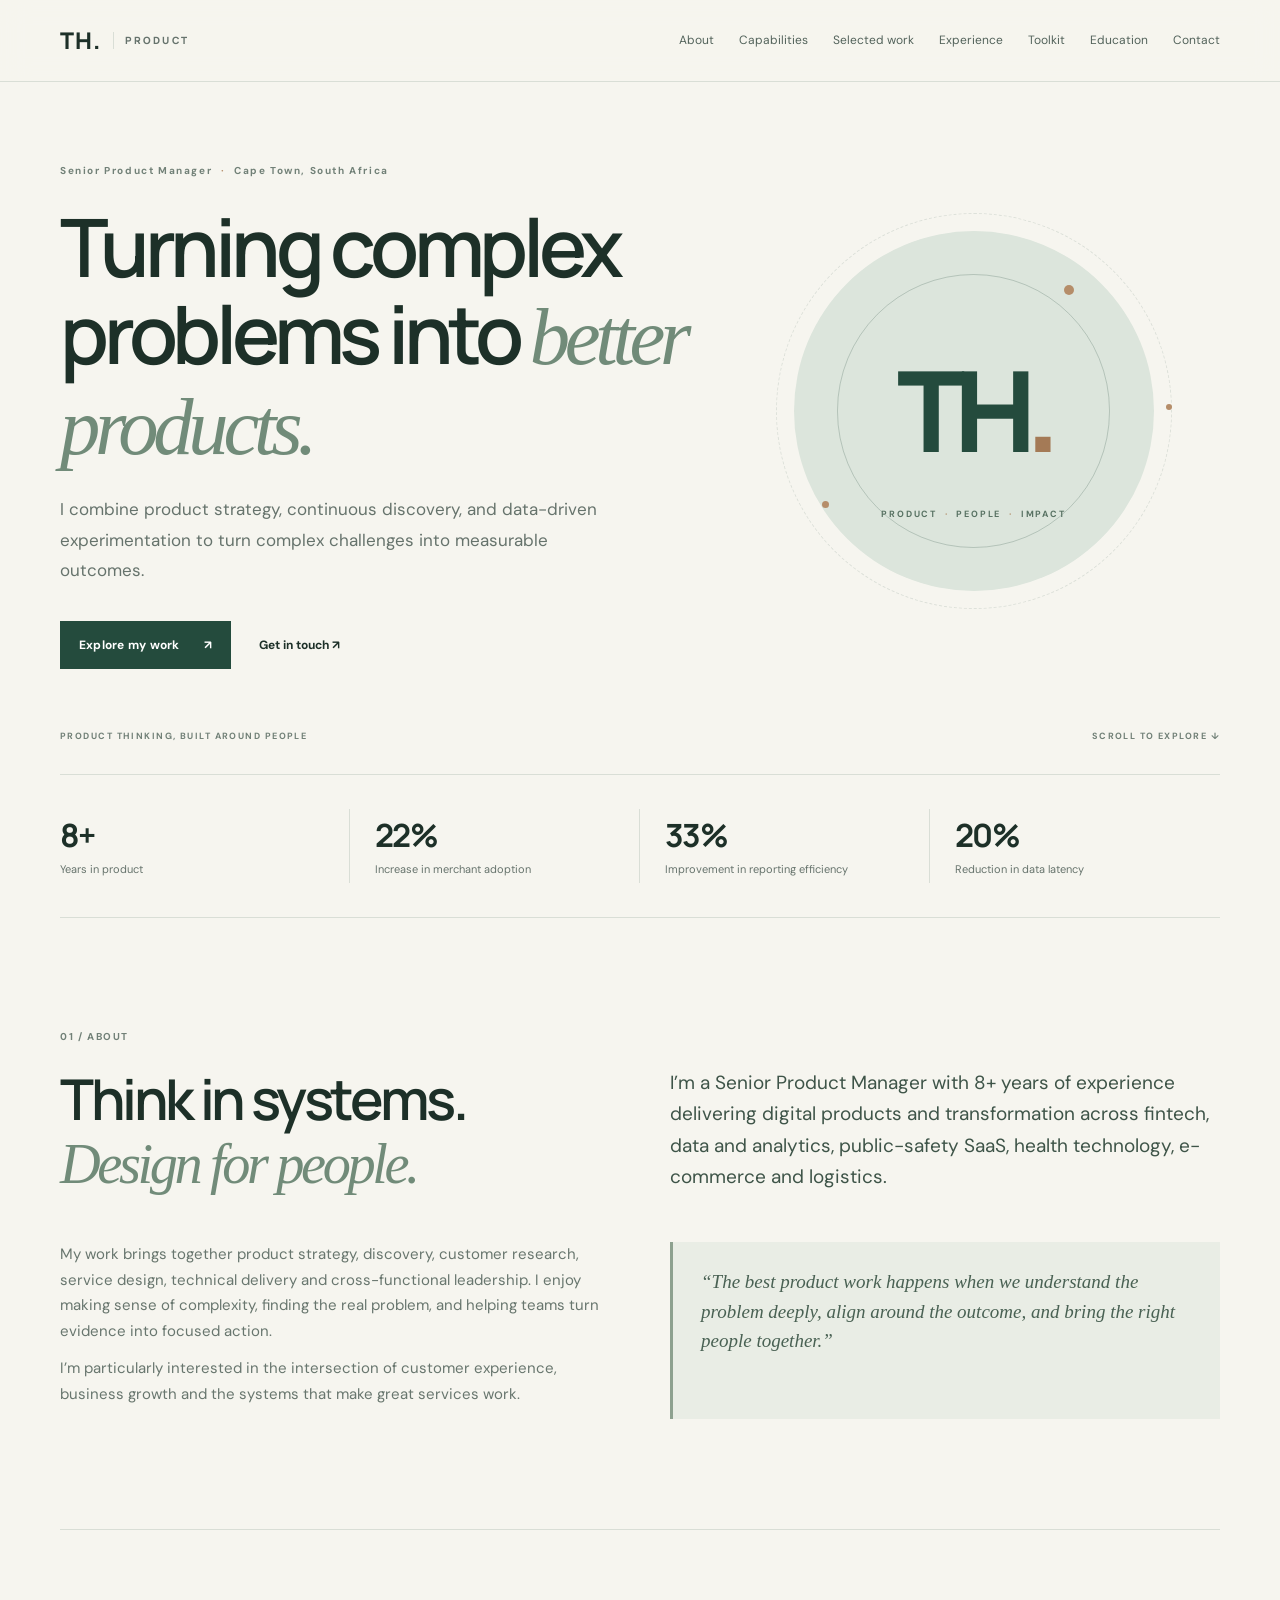
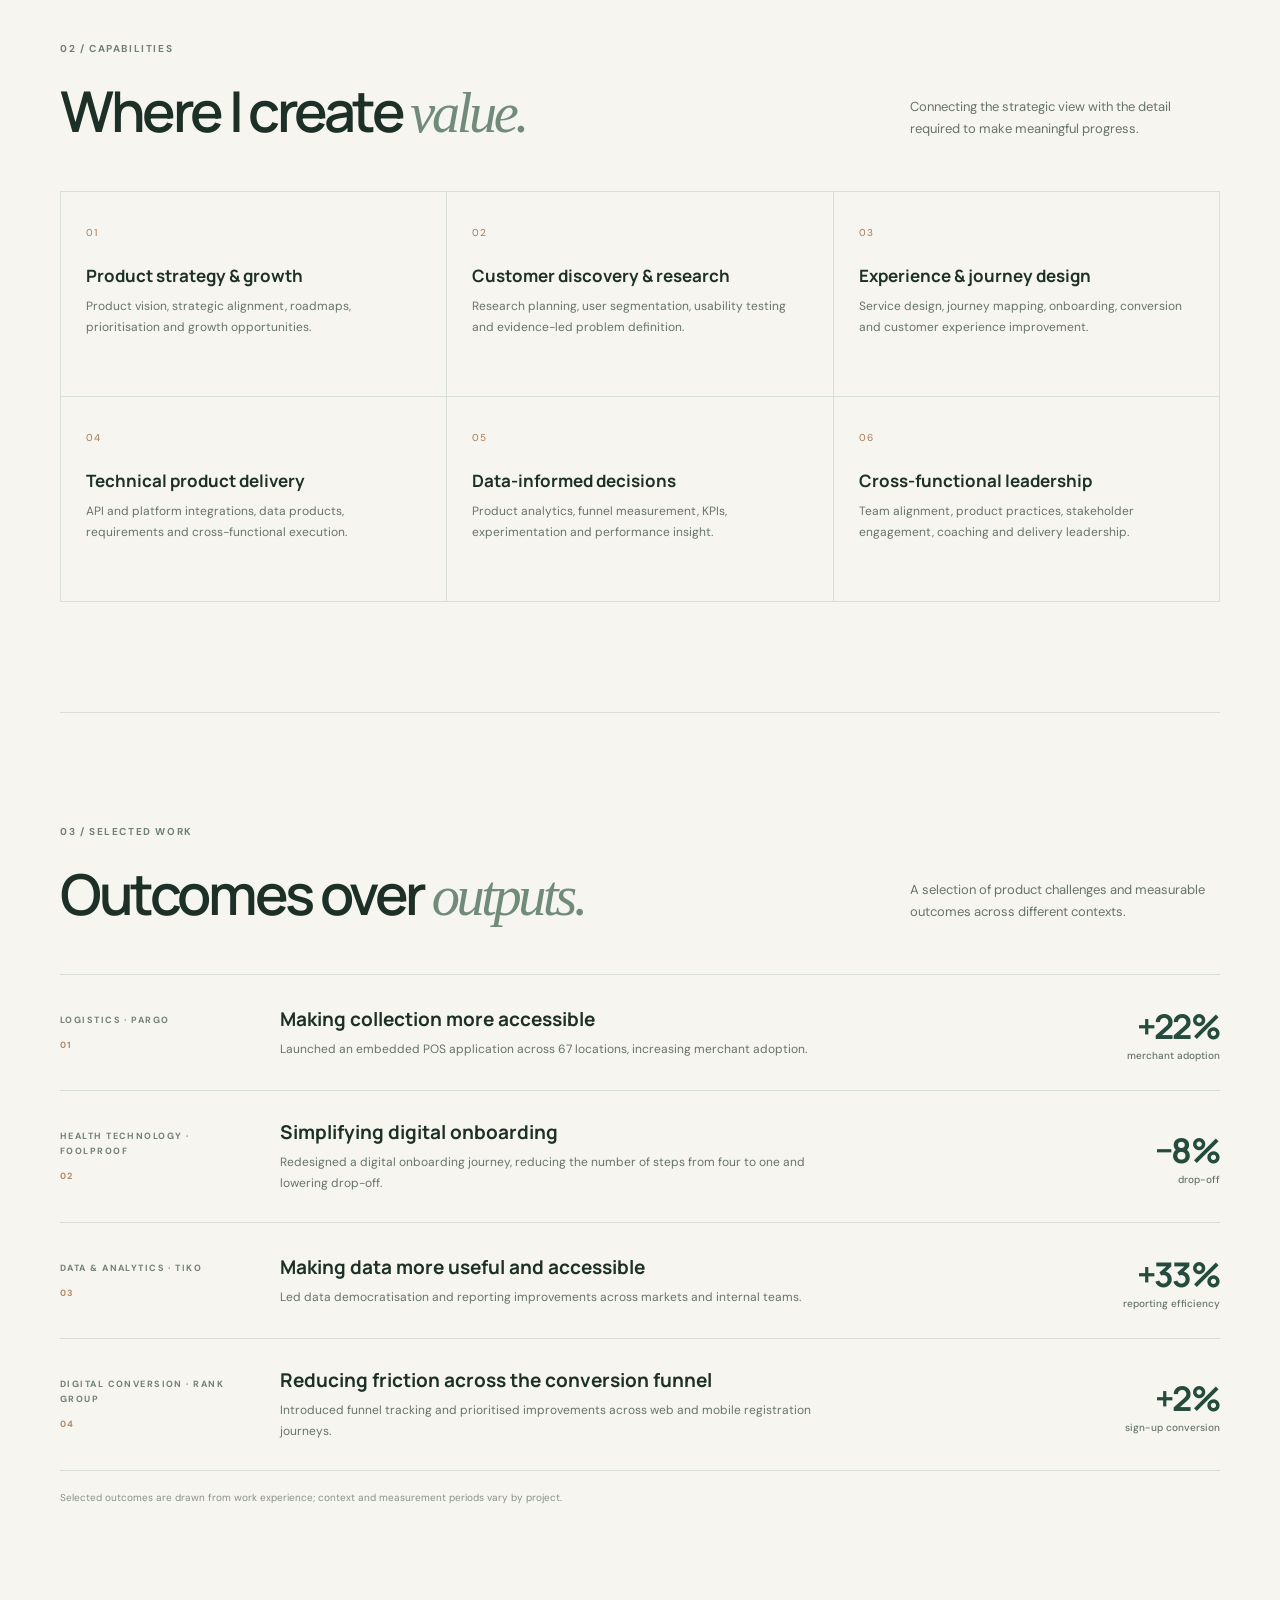
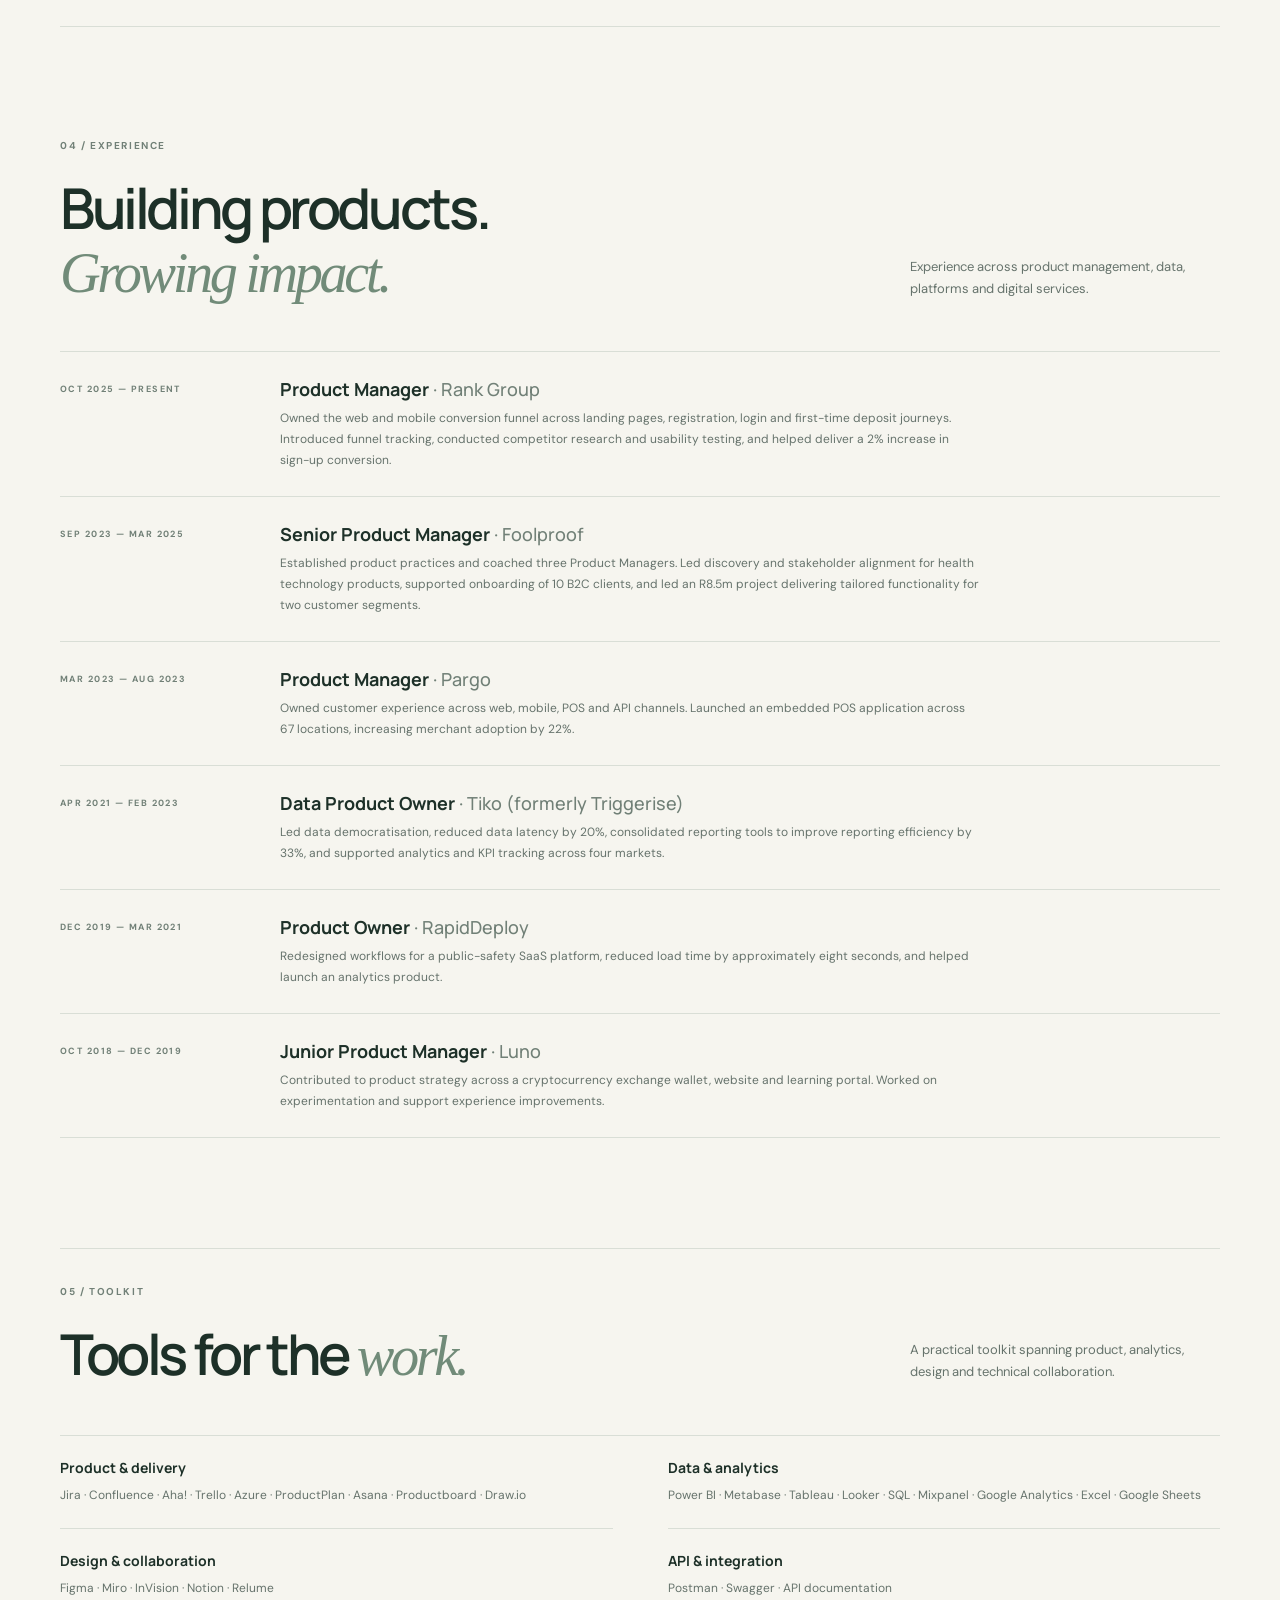
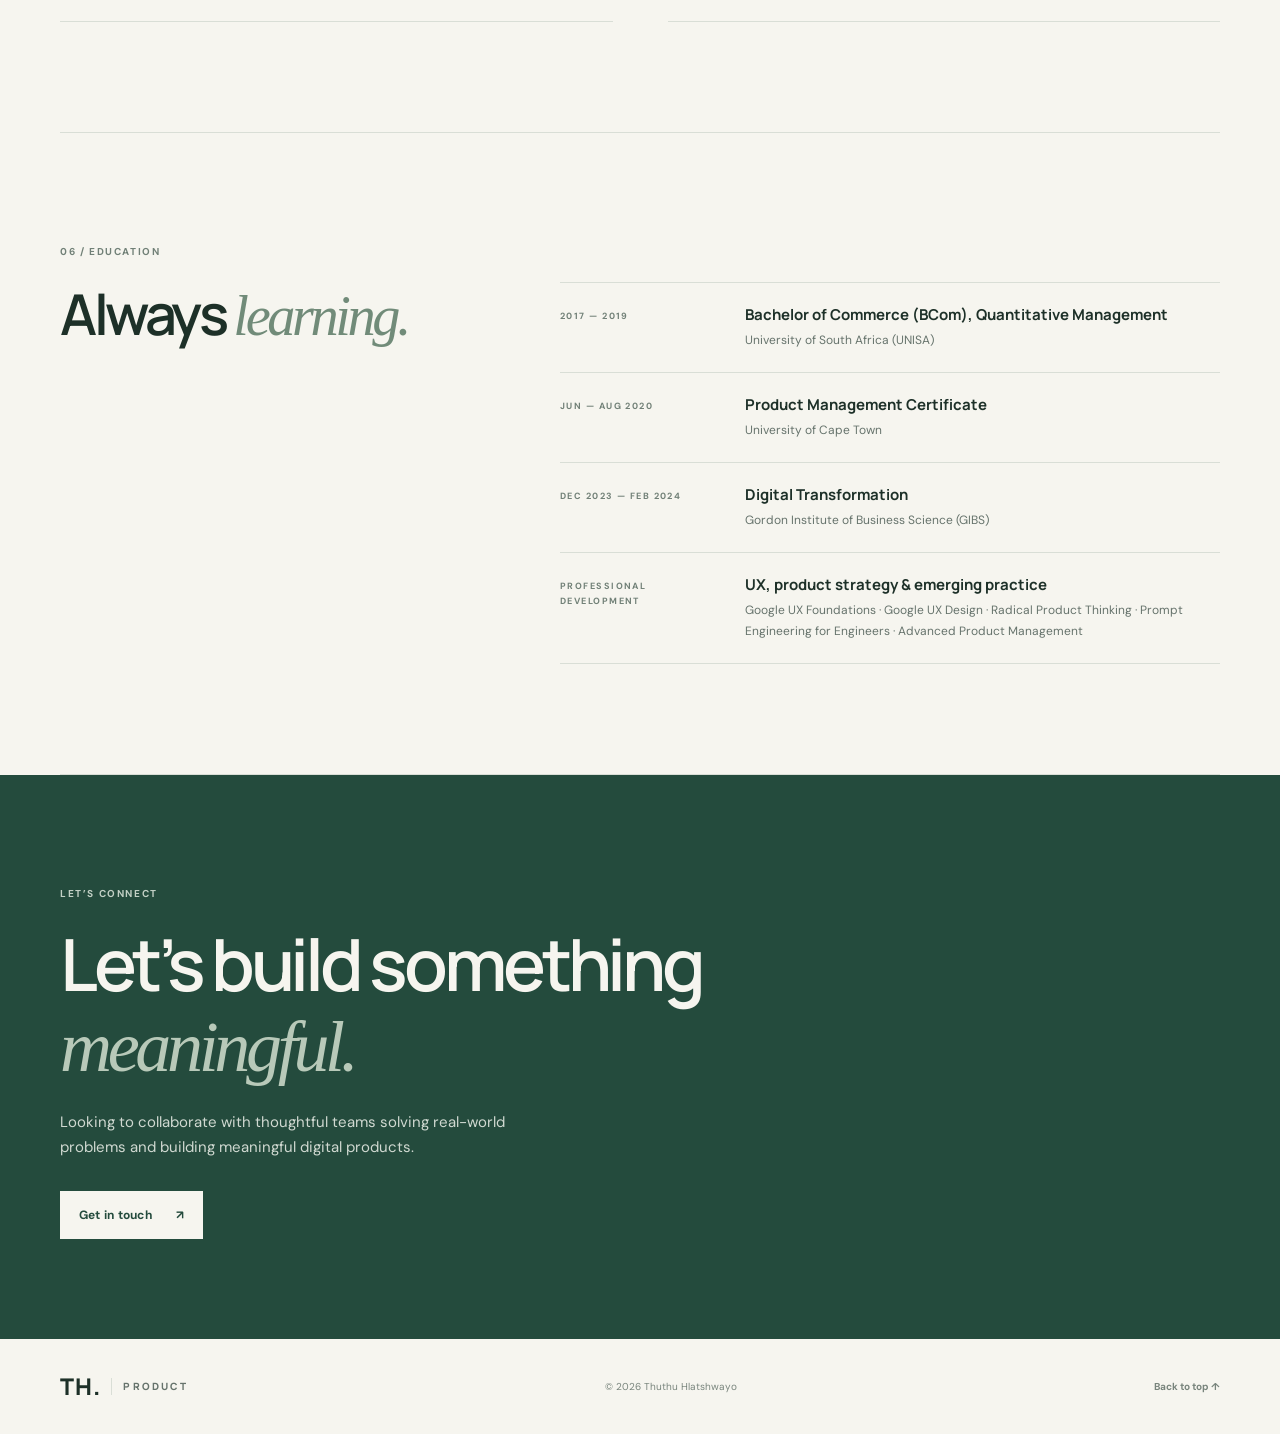
==== commit c4516811: "Update index.html" ====
--- a/index.html
+++ b/index.html
@@ -6,6 +6,7 @@
   <meta name="description" content="Thuthu Hlatshwayo — Senior Product Manager working across product strategy, discovery, service design and data-informed delivery.">
   <meta name="theme-color" content="#f6f5ef">
   <title>Thuthu Hlatshwayo | Senior Product Manager</title>
+  <link rel="icon" type="image/svg+xml" href="/favicon.svg">
   <link rel="preconnect" href="https://fonts.googleapis.com">
   <link rel="preconnect" href="https://fonts.gstatic.com" crossorigin>
   <link href="https://fonts.googleapis.com/css2?family=DM+Sans:wght@400;500;600;700&family=Manrope:wght@400;500;600;700;800&display=swap" rel="stylesheet">
--- a/styles.css
+++ b/styles.css
@@ -1,16 +1,15 @@
 /* Thuthu Hlatshwayo — portfolio styles */
 :root{--paper:#f6f5ef;--ink:#1d3028;--muted:#66736c;--green:#244b3d;--sage:#dce5dc;--line:#d9ded6;--white:#fff;--serif:Georgia,"Times New Roman",serif;--sans:"DM Sans",Arial,sans-serif;--display:"Manrope",Arial,sans-serif}
 *{box-sizing:border-box}html{scroll-behavior:smooth;scroll-padding-top:88px}body{margin:0;background:var(--paper);color:var(--ink);font-family:var(--sans);font-size:15px;line-height:1.7}a{color:inherit;text-decoration:none}.section-wrap{width:min(1160px,calc(100% - 64px));margin-inline:auto}.site-header{height:82px;padding:0 max(32px,calc((100vw - 1160px)/2));display:flex;align-items:center;justify-content:space-between;border-bottom:1px solid var(--line);position:sticky;top:0;background:rgba(246,245,239,.94);backdrop-filter:blur(14px);z-index:10}.brand{display:flex;align-items:center;gap:11px;font-family:var(--display);font-weight:800;letter-spacing:.08em}.brand-mark{font-size:23px}.brand-type{font-size:10px;letter-spacing:.22em;color:var(--muted);border-left:1px solid var(--line);padding-left:11px}.site-nav{display:flex;gap:25px;font-size:12px;color:#53635a}.site-nav a:hover,.text-link:hover,.site-footer a:hover{color:#9b6e48}.menu-toggle{display:none;background:none;border:0;padding:8px}.menu-toggle span{display:block;width:22px;height:2px;background:var(--ink);margin:5px}
-.hero{min-height:610px;display:grid;grid-template-columns:1.15fr .85fr;align-items:center;position:relative;padding-top:70px;padding-bottom:105px}.eyebrow,.section-kicker,.hero-bottom,.work-meta,.timeline time,.education-list time{font-size:10px;font-weight:700;letter-spacing:.16em;color:#718077}.eyebrow span{padding:0 5px;color:#b58d69}.hero h1{font:600 clamp(48px,6.3vw,82px)/1.08 var(--display);letter-spacing:-.065em;max-width:700px;margin:24px 0}.hero h1 em,h2 em{font-family:var(--serif);font-weight:400;color:#718b79}.hero-intro{font-size:17px;line-height:1.8;color:#66736c;max-width:560px}.hero-actions{display:flex;align-items:center;gap:28px;margin-top:35px}.button{display:inline-flex;align-items:center;gap:24px;padding:14px 19px;font-size:12px;font-weight:700;letter-spacing:.02em;transition:transform .2s}.button:hover{transform:translateY(-2px)}.button-dark{background:var(--green);color:white}.button-light{background:var(--paper);color:var(--green)}.text-link{font-size:12px;font-weight:700}.hero-art{width:min(360px,80%);aspect-ratio:1;border-radius:50%;background:var(--sage);margin:auto;display:grid;place-items:center;position:relative}.monogram{font:800 112px/.9 var(--display);letter-spacing:-.1em;color:var(--green);z-index:1}.monogram span{color:#a47a56}.orbit{position:absolute;border:1px solid rgba(36,75,61,.22);border-radius:50%}.orbit-one{inset:12%}.orbit-two{inset:-5%;border-style:dashed;opacity:.55}.orbit-label{position:absolute;bottom:19%;font-size:9px;letter-spacing:.2em;font-weight:700;color:#587263}.orbit-label i{font-style:normal;color:#b18a66;padding:0 4px}.art-dot{position:absolute;width:10px;height:10px;background:#b58d69;border-radius:50%}.dot-one{top:15%;right:22%}.dot-two{bottom:23%;left:8%;width:7px;height:7px}.dot-three{top:48%;right:-5%;width:6px;height:6px}.hero-bottom{position:absolute;bottom:30px;left:0;right:0;display:flex;justify-content:space-between;font-size:9px}
+.hero{min-height:610px;display:grid;grid-template-columns:1.15fr .85fr;align-items:center;position:relative;padding-top:70px;padding-bottom:105px}.eyebrow,.hero-bottom,.work-meta,.timeline time,.education-list time{font-size:10px;font-weight:700;letter-spacing:.16em;color:#718077}.eyebrow span{padding:0 5px;color:#b58d69}.hero h1{font:600 clamp(48px,6.3vw,82px)/1.08 var(--display);letter-spacing:-.065em;max-width:700px;margin:24px 0}.hero h1 em,h2 em{font-family:var(--serif);font-weight:400;color:#718b79}.hero-intro{font-size:17px;line-height:1.8;color:#66736c;max-width:560px}.hero-actions{display:flex;align-items:center;gap:28px;margin-top:35px}.button{display:inline-flex;align-items:center;gap:24px;padding:14px 19px;font-size:12px;font-weight:700;letter-spacing:.02em;transition:transform .2s}.button:hover{transform:translateY(-2px)}.button-dark{background:var(--green);color:white}.button-light{background:var(--paper);color:var(--green)}.text-link{font-size:12px;font-weight:700}.hero-art{width:min(360px,80%);aspect-ratio:1;border-radius:50%;background:var(--sage);margin:auto;display:grid;place-items:center;position:relative}.monogram{font:800 112px/.9 var(--display);letter-spacing:-.1em;color:var(--green);z-index:1}.monogram span{color:#a47a56}.orbit{position:absolute;border:1px solid rgba(36,75,61,.22);border-radius:50%}.orbit-one{inset:12%}.orbit-two{inset:-5%;border-style:dashed;opacity:.55}.orbit-label{position:absolute;bottom:19%;font-size:9px;letter-spacing:.2em;font-weight:700;color:#587263}.orbit-label i{font-style:normal;color:#b18a66;padding:0 4px}.art-dot{position:absolute;width:10px;height:10px;background:#b58d69;border-radius:50%}.dot-one{top:15%;right:22%}.dot-two{bottom:23%;left:8%;width:7px;height:7px}.dot-three{top:48%;right:-5%;width:6px;height:6px}.hero-bottom{position:absolute;bottom:30px;left:0;right:0;display:flex;justify-content:space-between;font-size:9px}
 .metrics{display:grid;grid-template-columns:repeat(4,1fr);padding:34px 0;border-top:1px solid var(--line);border-bottom:1px solid var(--line)}.metrics div{padding:4px 25px;border-right:1px solid var(--line);display:flex;flex-direction:column;gap:3px}.metrics div:first-child{padding-left:0}.metrics div:last-child{border:0}.metrics strong{font:700 32px var(--display);letter-spacing:-.05em}.metrics span{font-size:11px;color:var(--muted)}
-.section{display:grid;grid-template-columns:180px 1fr;padding:110px 0;border-bottom:1px solid var(--line);scroll-margin-top:82px}.section-kicker{padding-top:12px}.section-main{min-width:0}.section h2,.contact-section h2{font:600 clamp(38px,4.4vw,58px)/1.12 var(--display);letter-spacing:-.06em;margin:0}.about-section{display:block}.about-section>.section-main{width:100%}.about-section>.section-main>.section-kicker{padding-top:0;margin-bottom:18px}.about-grid{display:grid;grid-template-columns:1fr 1fr;grid-template-areas:"heading intro" "copy quote";column-gap:60px;row-gap:46px;align-items:start}.about-heading{grid-area:heading}.about-heading h2{margin:0}.about-intro{grid-area:intro;margin:0;max-width:580px}.about-copy{grid-area:copy;max-width:620px}.about-copy p{color:#68766e;margin:0 0 12px}.lead{font-size:19px;line-height:1.65;color:#3e5448;margin-top:0}.quote-card{grid-area:quote;align-self:stretch;margin:0;padding:25px 28px;background:#e9ede5;border-left:3px solid #8da18f;font:italic 19px/1.55 var(--serif);color:#496153}.section-heading{display:flex;align-items:end;justify-content:space-between;gap:40px;margin-bottom:46px}.section-heading p{max-width:310px;color:var(--muted);font-size:13px;margin:0 0 5px}
+.section{display:block;padding:110px 0;border-bottom:1px solid var(--line);scroll-margin-top:82px}.section>.eyebrow{margin:0 0 22px}.section-main{min-width:0}.section h2,.contact-section h2{font:600 clamp(38px,4.4vw,58px)/1.12 var(--display);letter-spacing:-.06em;margin:0}.about-grid{display:grid;grid-template-columns:1fr 1fr;grid-template-areas:"heading intro" "copy quote";column-gap:60px;row-gap:46px;align-items:start}.about-heading{grid-area:heading}.about-heading h2{margin:0}.about-intro{grid-area:intro;margin:0;max-width:580px}.about-copy{grid-area:copy;max-width:620px}.about-copy p{color:#68766e;margin:0 0 12px}.lead{font-size:19px;line-height:1.65;color:#3e5448;margin-top:0}.quote-card{grid-area:quote;align-self:stretch;margin:0;padding:25px 28px;background:#e9ede5;border-left:3px solid #8da18f;font:italic 19px/1.55 var(--serif);color:#496153}.section-heading{display:flex;align-items:end;justify-content:space-between;gap:40px;margin-bottom:46px}.section-heading p{max-width:310px;color:var(--muted);font-size:13px;margin:0 0 5px}
 .capability-grid{display:grid;grid-template-columns:repeat(3,1fr);border-top:1px solid var(--line);border-left:1px solid var(--line)}.capability-grid article{padding:27px 25px 30px;border-right:1px solid var(--line);border-bottom:1px solid var(--line);min-height:205px}.capability-grid article>span{font-size:10px;color:#a47a56;letter-spacing:.1em}.capability-grid h3{font:700 17px/1.3 var(--display);margin:20px 0 9px}.capability-grid p,.work-item p,.timeline p,.toolkit-groups p,.education-list p{font-size:12px;color:var(--muted);line-height:1.75;margin:0}
 .work-list{border-top:1px solid var(--line)}.work-item{display:grid;grid-template-columns:190px 1fr 125px;gap:30px;align-items:center;padding:28px 0;border-bottom:1px solid var(--line)}.work-meta{display:flex;flex-direction:column;gap:10px;font-size:9px}.work-meta span:last-child{color:#b18a66}.work-item h3{font:700 19px var(--display);margin:0 0 7px}.work-item p{max-width:540px}.work-stat{font:700 34px var(--display);letter-spacing:-.05em;text-align:right;color:var(--green)}.work-stat small{display:block;font:500 10px var(--sans);letter-spacing:0;color:var(--muted)}.note{font-size:10px;color:#879188;margin-top:18px}
 .timeline{border-top:1px solid var(--line)}.timeline article{display:grid;grid-template-columns:190px 1fr;gap:30px;padding:25px 0;border-bottom:1px solid var(--line)}.timeline time,.education-list time{padding-top:5px;font-size:9px}.timeline h3,.education-list h3{font:700 18px var(--display);margin:0 0 7px}.timeline h3 span{font-weight:500;color:#718077}.timeline p{max-width:700px}
 .toolkit-section{padding-top:34px}.toolkit-groups{display:grid;grid-template-columns:repeat(2,1fr);gap:0 55px;border-top:1px solid var(--line)}.toolkit-groups div{padding:22px 0;border-bottom:1px solid var(--line)}.toolkit-groups h3{font:700 14px var(--display);margin:0 0 8px}
 .education-grid{display:grid;grid-template-columns:.8fr 1.2fr;gap:60px}.education-list{border-top:1px solid var(--line)}.education-list article{display:grid;grid-template-columns:160px 1fr;gap:25px;padding:21px 0;border-bottom:1px solid var(--line)}.education-list h3{font-size:15px;margin-bottom:5px}
 .contact-section{background:var(--green);color:#f6f5ef;padding:100px 0}.contact-inner{max-width:1160px}.contact-section .eyebrow{color:#c2d0c5}.contact-section h2{font-size:clamp(44px,6vw,72px);max-width:760px;margin:22px 0}.contact-section h2 em{color:#b8c9b9}.contact-section p:not(.eyebrow){max-width:500px;color:#d0d9d1;font-size:15px;margin:0 0 30px}.site-footer{min-height:95px;display:flex;align-items:center;justify-content:space-between;font-size:10px;color:#78847c}.site-footer .brand{color:var(--ink)}.site-footer>a:last-child{font-weight:700}
-@media(max-width:900px){.site-nav{gap:13px;font-size:11px}.section{grid-template-columns:125px 1fr}.about-grid,.education-grid{gap:30px}.work-item{grid-template-columns:145px 1fr 95px;gap:20px}.hero{min-height:550px}.hero-art{width:290px}}
-@media(max-width:700px){.section-wrap{width:min(100% - 40px,560px)}.site-header{height:70px;padding:0 20px}.menu-toggle{display:block;cursor:pointer}.site-nav{display:none;position:absolute;top:69px;left:0;right:0;padding:18px 22px 22px;background:var(--paper);border-bottom:1px solid var(--line);flex-direction:column;gap:14px;font-size:13px}.site-nav.open{display:flex}.hero{display:flex;flex-direction:column;align-items:flex-start;padding-top:68px;padding-bottom:85px;gap:55px}.hero h1{font-size:clamp(46px,13vw,66px)}.hero-intro{font-size:15px}.hero-art{width:min(280px,75%);align-self:center}.monogram{font-size:90px}.hero-bottom{font-size:8px}.metrics{grid-template-columns:repeat(2,1fr);gap:22px 0}.metrics div{padding:0 15px}.metrics div:nth-child(2){border:0}.metrics div:nth-child(3){padding-left:0}.metrics strong{font-size:28px}.metrics span{font-size:10px}.section{display:block;padding:75px 0}.section-kicker{margin-bottom:25px}.about-grid{display:grid;grid-template-columns:1fr;grid-template-areas:"heading" "intro" "copy" "quote";row-gap:24px}.education-grid{display:block}.about-grid>div:first-child{margin-bottom:0}.about-intro{margin:0}.about-copy p{font-size:15px;line-height:1.8}.quote-card{padding:25px 24px;font-size:18px}.section-heading{display:block;margin-bottom:32px}.section-heading p{margin-top:15px}.capability-grid{grid-template-columns:repeat(2,1fr)}.capability-grid article{padding:20px 16px;min-height:190px}.capability-grid h3{font-size:15px}.work-item{grid-template-columns:1fr auto;gap:12px;padding:24px 0}.work-meta{grid-column:1/-1;flex-direction:row;justify-content:space-between}.work-item>div:nth-child(2){grid-column:1}.work-item h3{font-size:17px}.work-stat{grid-column:2;grid-row:2;font-size:28px}.timeline article{grid-template-columns:1fr;gap:8px;padding:21px 0}.timeline h3{font-size:17px}.toolkit-groups{grid-template-columns:1fr}.education-grid>div:first-child{margin-bottom:30px}.education-list article{grid-template-columns:1fr;gap:5px}.contact-section{padding:75px 0}.contact-section h2{font-size:48px}.site-footer{min-height:110px;flex-wrap:wrap;gap:10px;padding-block:20px}.site-footer .brand{width:100%}}
+@media(max-width:900px){.site-nav{gap:13px;font-size:11px}.about-grid,.education-grid{gap:30px}.work-item{grid-template-columns:145px 1fr 95px;gap:20px}.hero{min-height:550px}.hero-art{width:290px}}
+@media(max-width:700px){.section-wrap{width:min(100% - 40px,560px)}.site-header{height:70px;padding:0 20px}.menu-toggle{display:block;cursor:pointer}.site-nav{display:none;position:absolute;top:69px;left:0;right:0;padding:18px 22px 22px;background:var(--paper);border-bottom:1px solid var(--line);flex-direction:column;gap:14px;font-size:13px}.site-nav.open{display:flex}.hero{display:flex;flex-direction:column;align-items:flex-start;padding-top:68px;padding-bottom:85px;gap:55px}.hero h1{font-size:clamp(46px,13vw,66px)}.hero-intro{font-size:15px}.hero-art{width:min(280px,75%);align-self:center}.monogram{font-size:90px}.hero-bottom{font-size:8px}.metrics{grid-template-columns:repeat(2,1fr);gap:22px 0}.metrics div{padding:0 15px}.metrics div:nth-child(2){border:0}.metrics div:nth-child(3){padding-left:0}.metrics strong{font-size:28px}.metrics span{font-size:10px}.section{padding:75px 0}.section>.eyebrow{margin-bottom:25px}.about-grid{display:grid;grid-template-columns:1fr;grid-template-areas:"heading" "intro" "copy" "quote";row-gap:24px}.education-grid{display:block}.about-grid>div:first-child{margin-bottom:0}.about-intro{margin:0}.about-copy p{font-size:15px;line-height:1.8}.quote-card{padding:25px 24px;font-size:18px}.section-heading{display:block;margin-bottom:32px}.section-heading p{margin-top:15px}.capability-grid{grid-template-columns:repeat(2,1fr)}.capability-grid article{padding:20px 16px;min-height:190px}.capability-grid h3{font-size:15px}.work-item{grid-template-columns:1fr auto;gap:12px;padding:24px 0}.work-meta{grid-column:1/-1;flex-direction:row;justify-content:space-between}.work-item>div:nth-child(2){grid-column:1}.work-item h3{font-size:17px}.work-stat{grid-column:2;grid-row:2;font-size:28px}.timeline article{grid-template-columns:1fr;gap:8px;padding:21px 0}.timeline h3{font-size:17px}.toolkit-groups{grid-template-columns:1fr}.education-grid>div:first-child{margin-bottom:30px}.education-list article{grid-template-columns:1fr;gap:5px}.contact-section{padding:75px 0}.contact-section h2{font-size:48px}.site-footer{min-height:110px;flex-wrap:wrap;gap:10px;padding-block:20px}.site-footer .brand{width:100%}}
 @media(prefers-reduced-motion:reduce){html{scroll-behavior:auto}*,*::before,*::after{transition:none!important}}
-
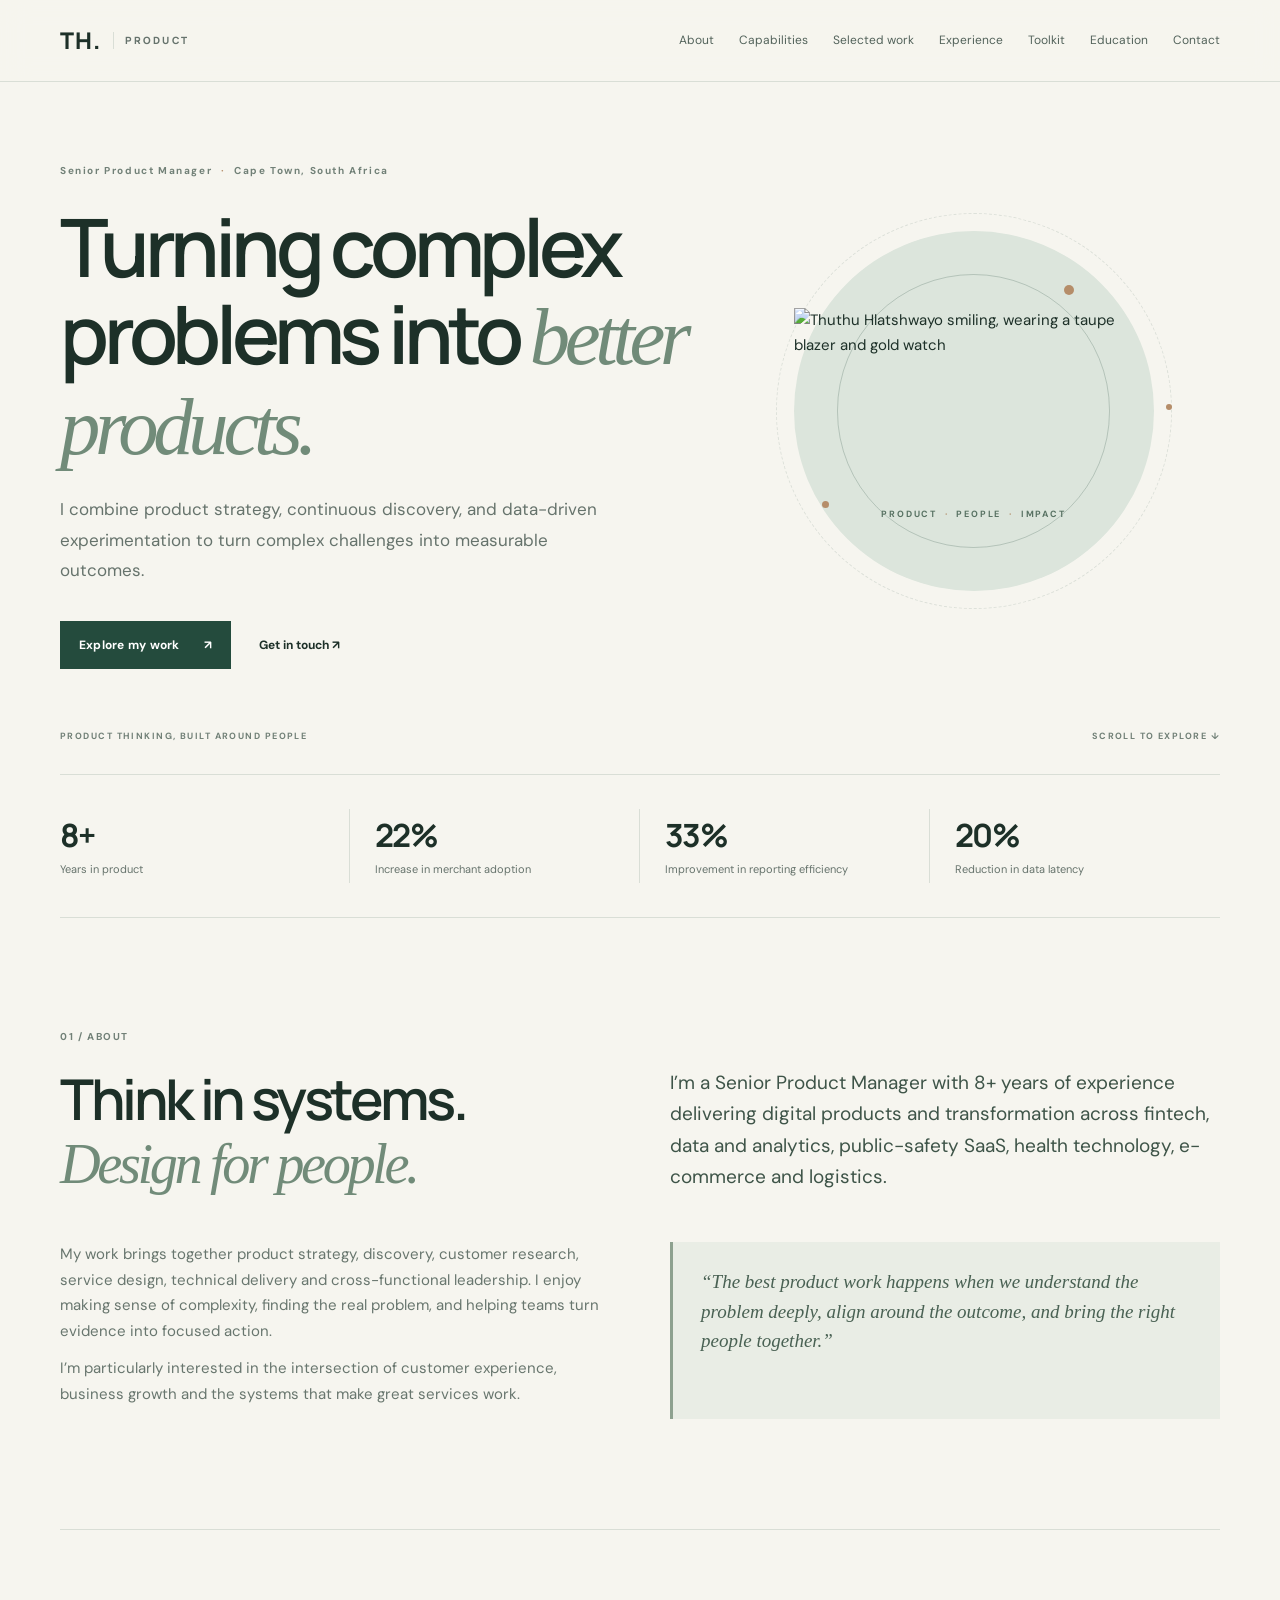
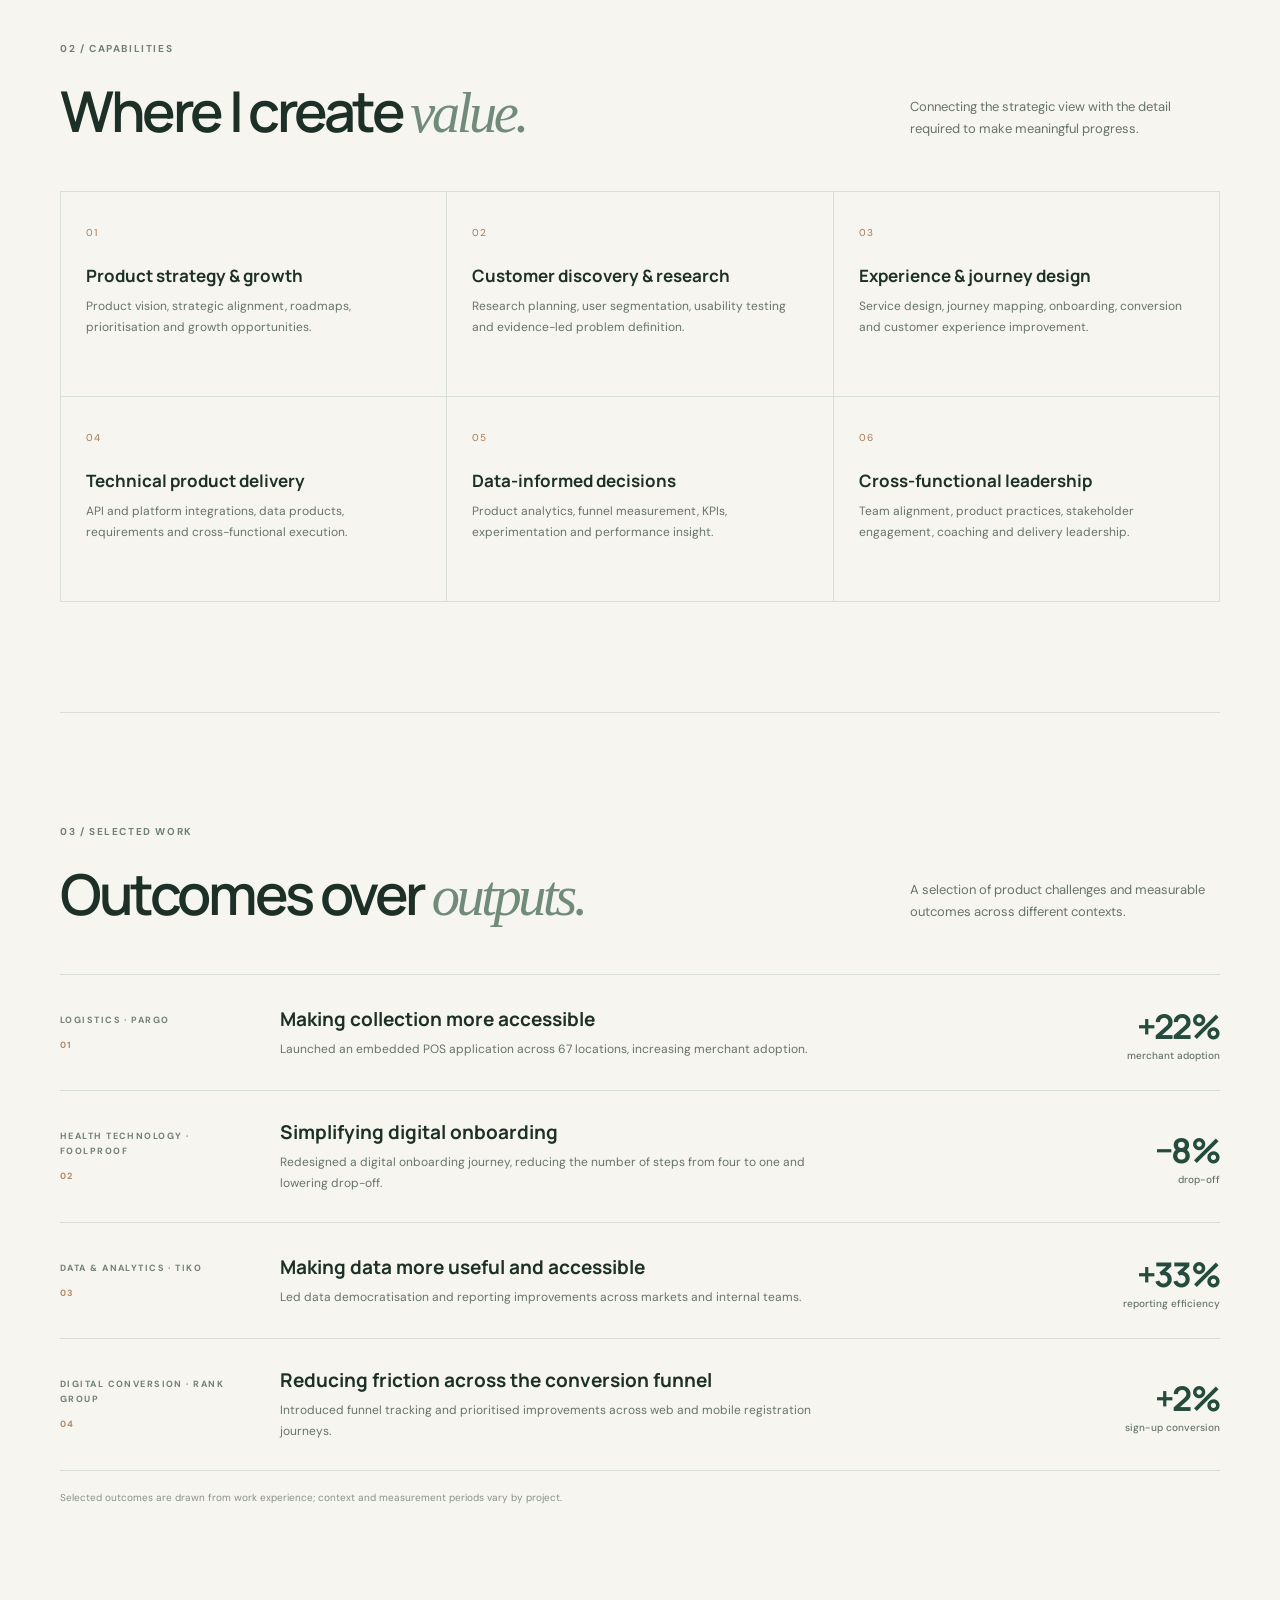
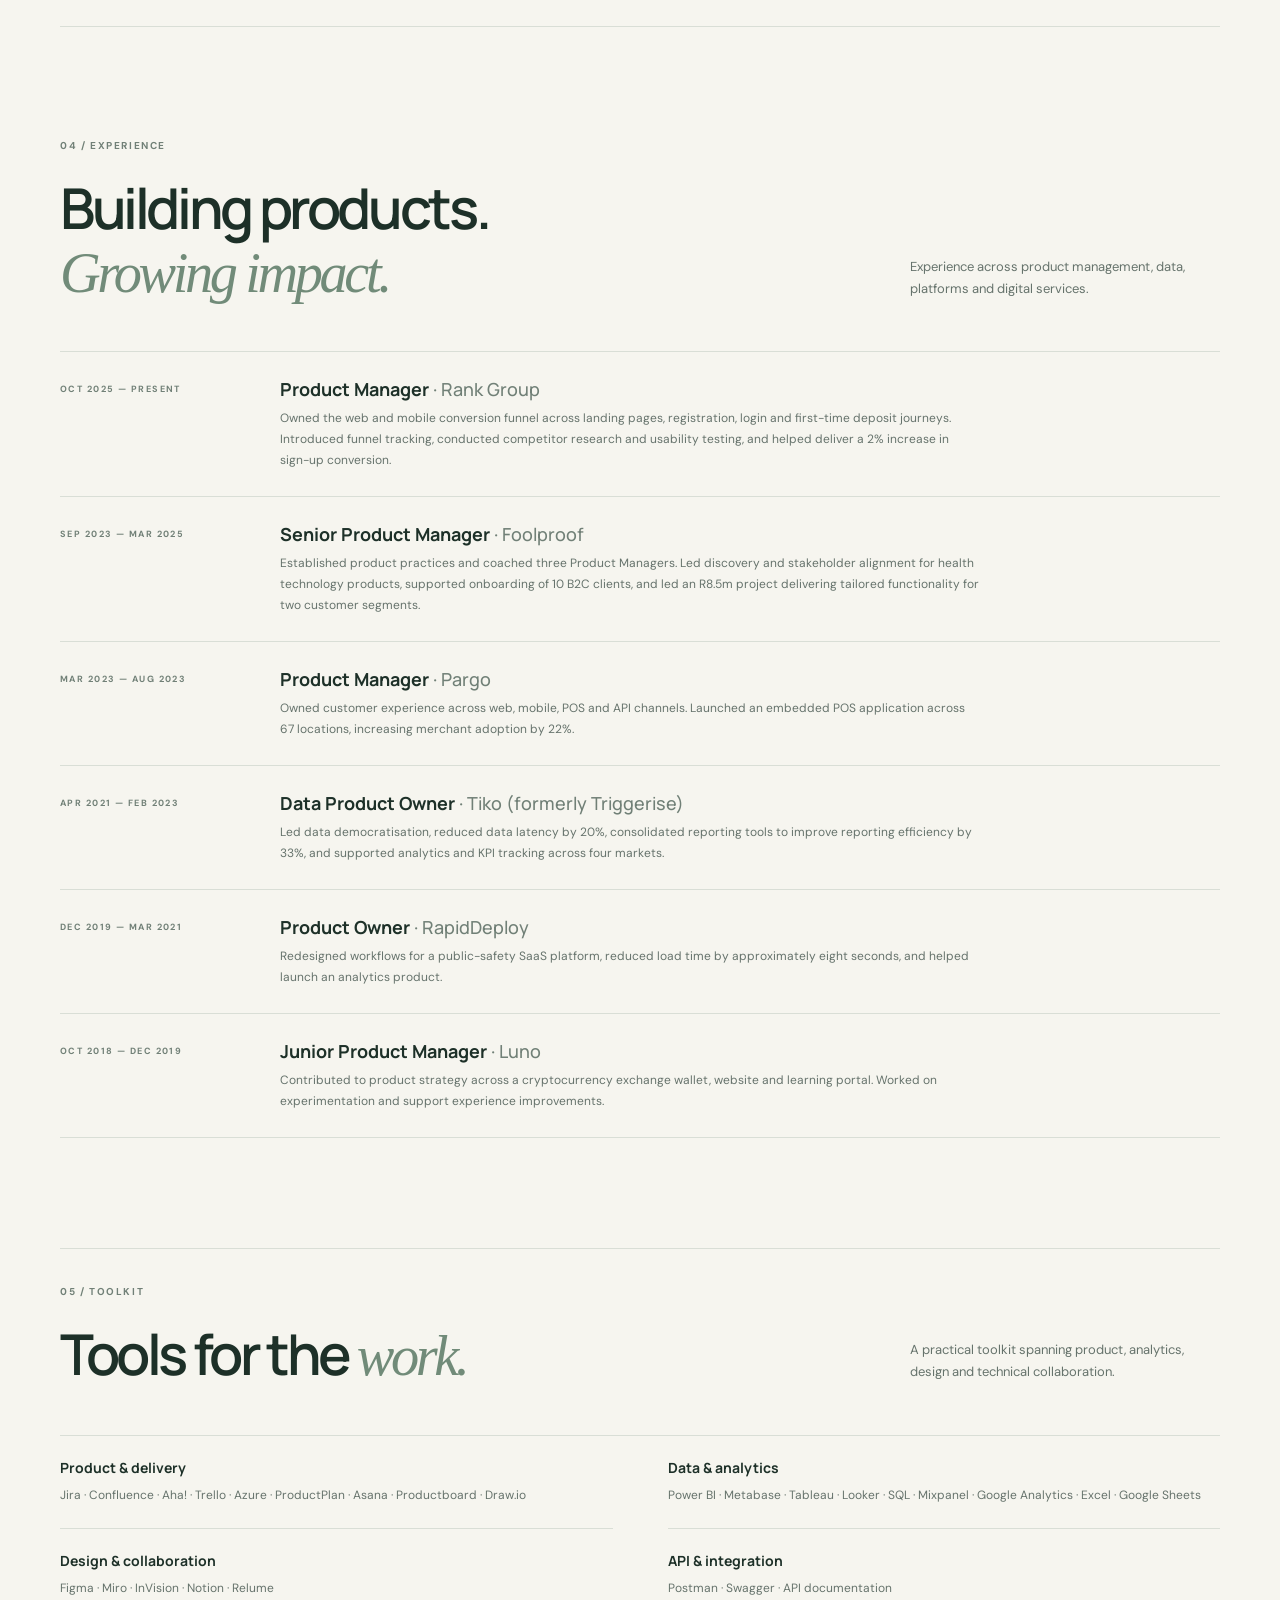
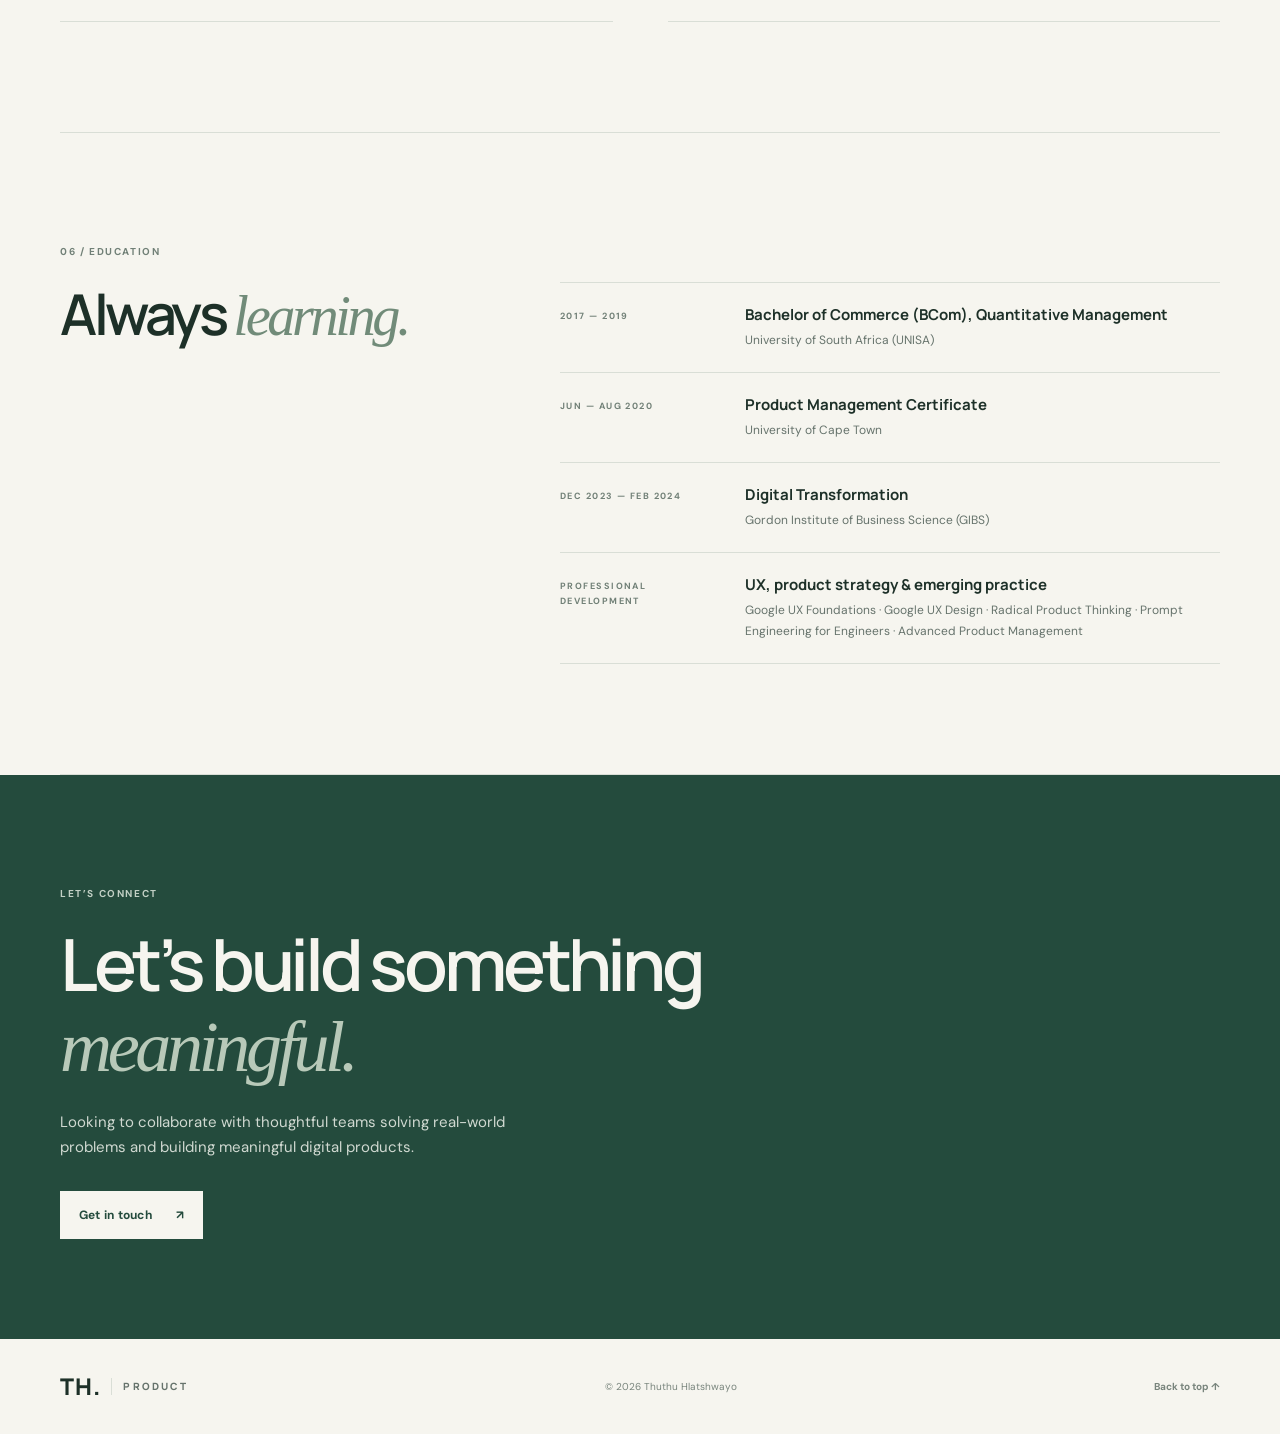
==== commit c906fe60: "Update index.html Update hero section and favicon reference" ====
--- a/index.html
+++ b/index.html
@@ -6,7 +6,7 @@
   <meta name="description" content="Thuthu Hlatshwayo — Senior Product Manager working across product strategy, discovery, service design and data-informed delivery.">
   <meta name="theme-color" content="#f6f5ef">
   <title>Thuthu Hlatshwayo | Senior Product Manager</title>
-  <link rel="icon" type="image/svg+xml" href="/favicon.svg">
+  <link rel="icon" type="image/svg+xml" href="favicon.svg">
   <link rel="preconnect" href="https://fonts.googleapis.com">
   <link rel="preconnect" href="https://fonts.gstatic.com" crossorigin>
   <link href="https://fonts.googleapis.com/css2?family=DM+Sans:wght@400;500;600;700&family=Manrope:wght@400;500;600;700;800&display=swap" rel="stylesheet">
@@ -30,12 +30,24 @@
         <p class="hero-intro">I combine product strategy, continuous discovery, and data-driven experimentation to turn complex challenges into measurable outcomes.</p>
         <div class="hero-actions"><a class="button button-dark" href="#work">Explore my work <span>↗</span></a><a class="text-link" href="#contact">Get in touch <span>↗</span></a></div>
       </div>
-      <div class="hero-art" aria-label="TH monogram">
-        <div class="orbit orbit-one"></div><div class="orbit orbit-two"></div>
-        <div class="monogram">TH<span>.</span></div>
-        <div class="orbit-label">PRODUCT <i>·</i> PEOPLE <i>·</i> IMPACT</div>
-        <span class="art-dot dot-one"></span><span class="art-dot dot-two"></span><span class="art-dot dot-three"></span>
-      </div>
+     <div class="hero-art" aria-label="Portrait of Thuthu Hlatshwayo">
+  <div class="orbit orbit-one"></div>
+  <div class="orbit orbit-two"></div>
+
+  <div class="hero-photo-frame">
+    <img
+      src="assets/thuthu-hero-portrait.jpg"
+      alt="Thuthu Hlatshwayo smiling, wearing a taupe blazer and gold watch"
+    >
+  </div>
+
+  <div class="orbit-label">PRODUCT <i>·</i> PEOPLE <i>·</i> IMPACT</div>
+
+  <span class="art-dot dot-one"></span>
+  <span class="art-dot dot-two"></span>
+  <span class="art-dot dot-three"></span>
+  <span class="art-square" aria-hidden="true"></span>
+</div>
       <div class="hero-bottom"><span>PRODUCT THINKING, BUILT AROUND PEOPLE</span><span>SCROLL TO EXPLORE ↓</span></div>
     </section>
 
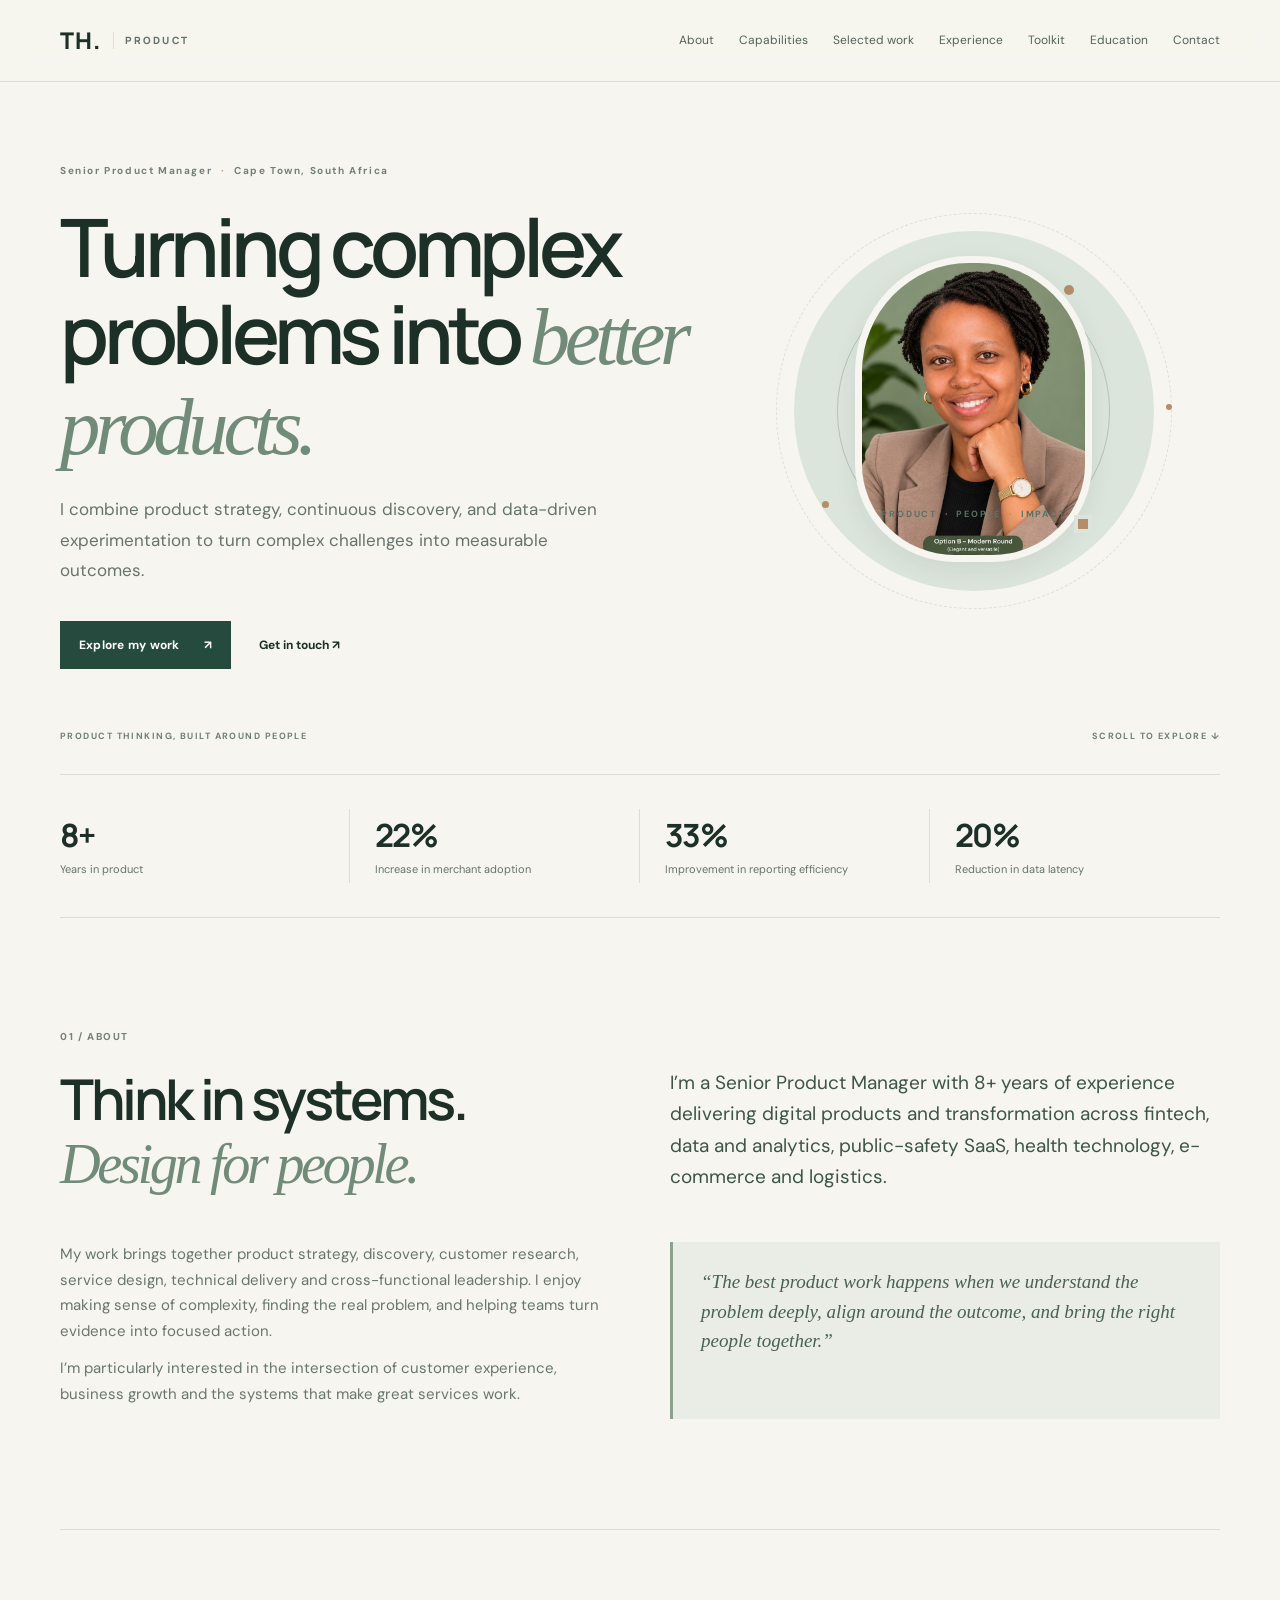
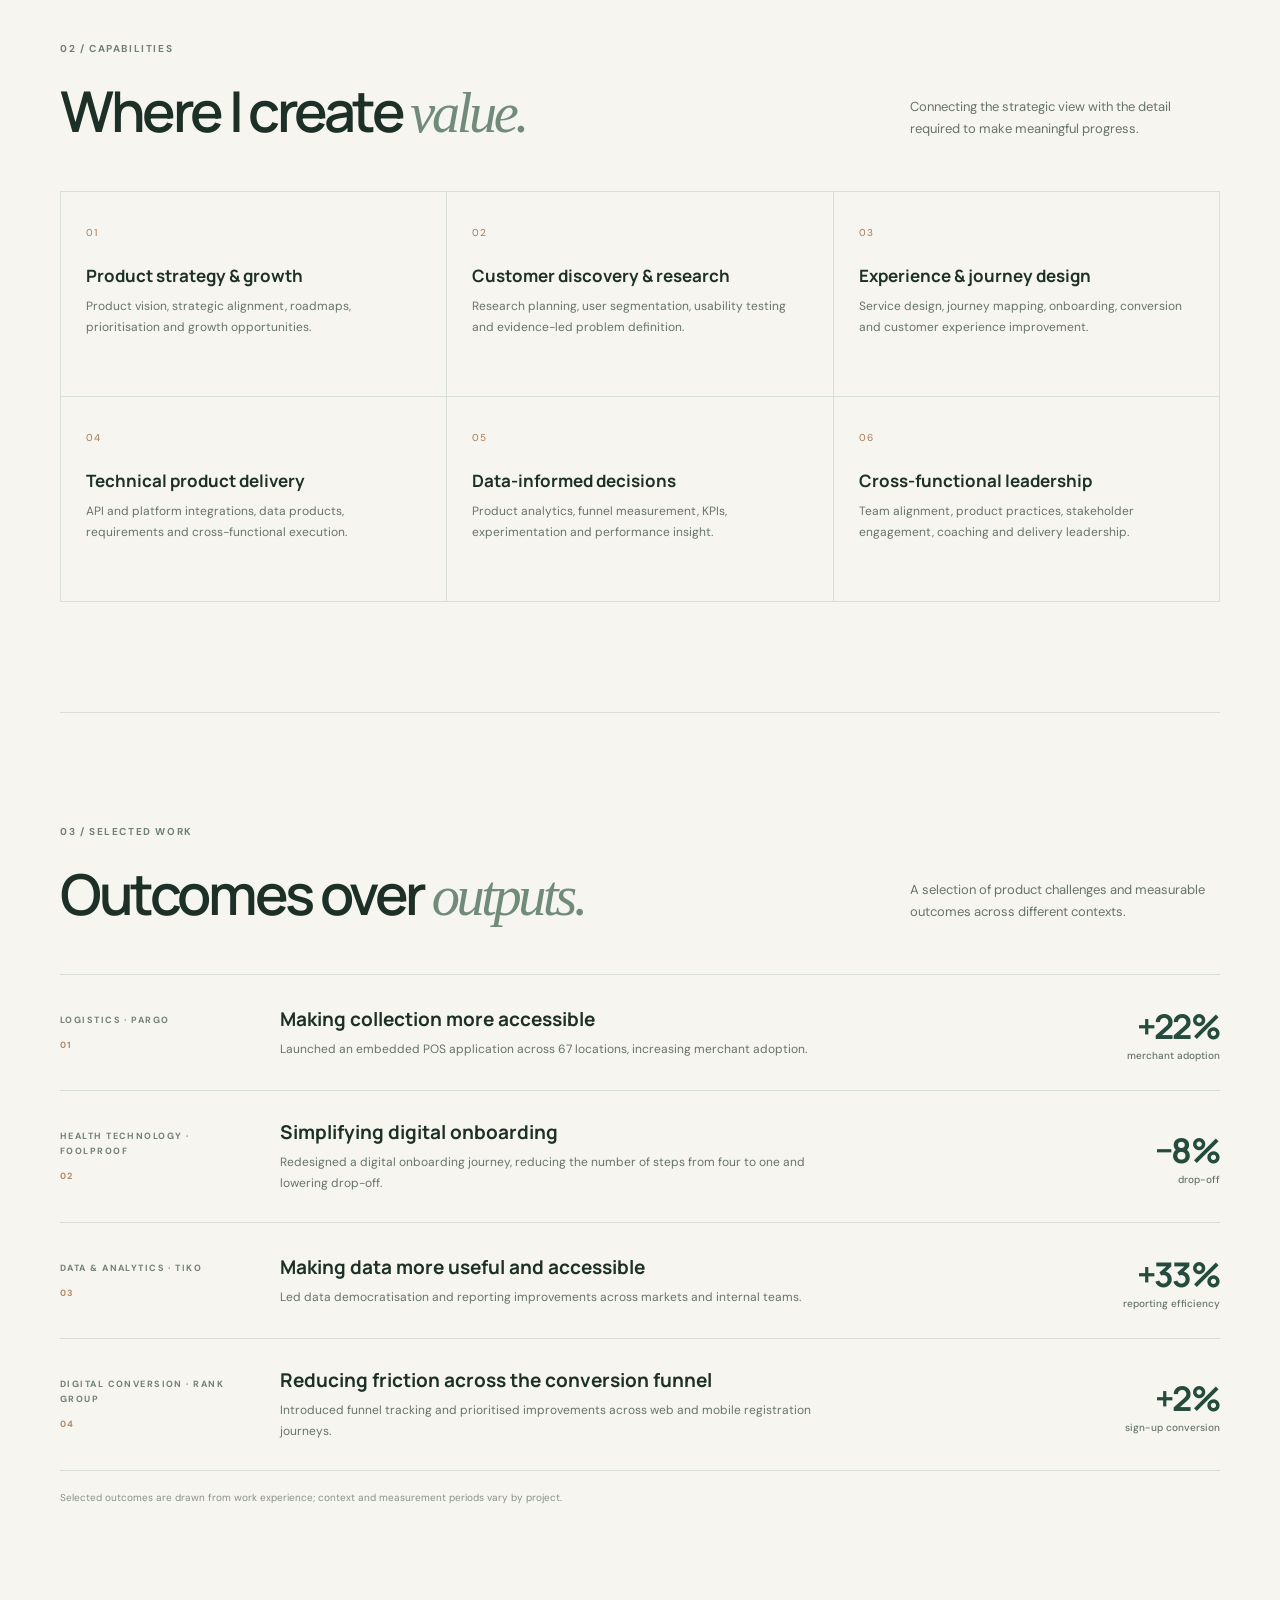
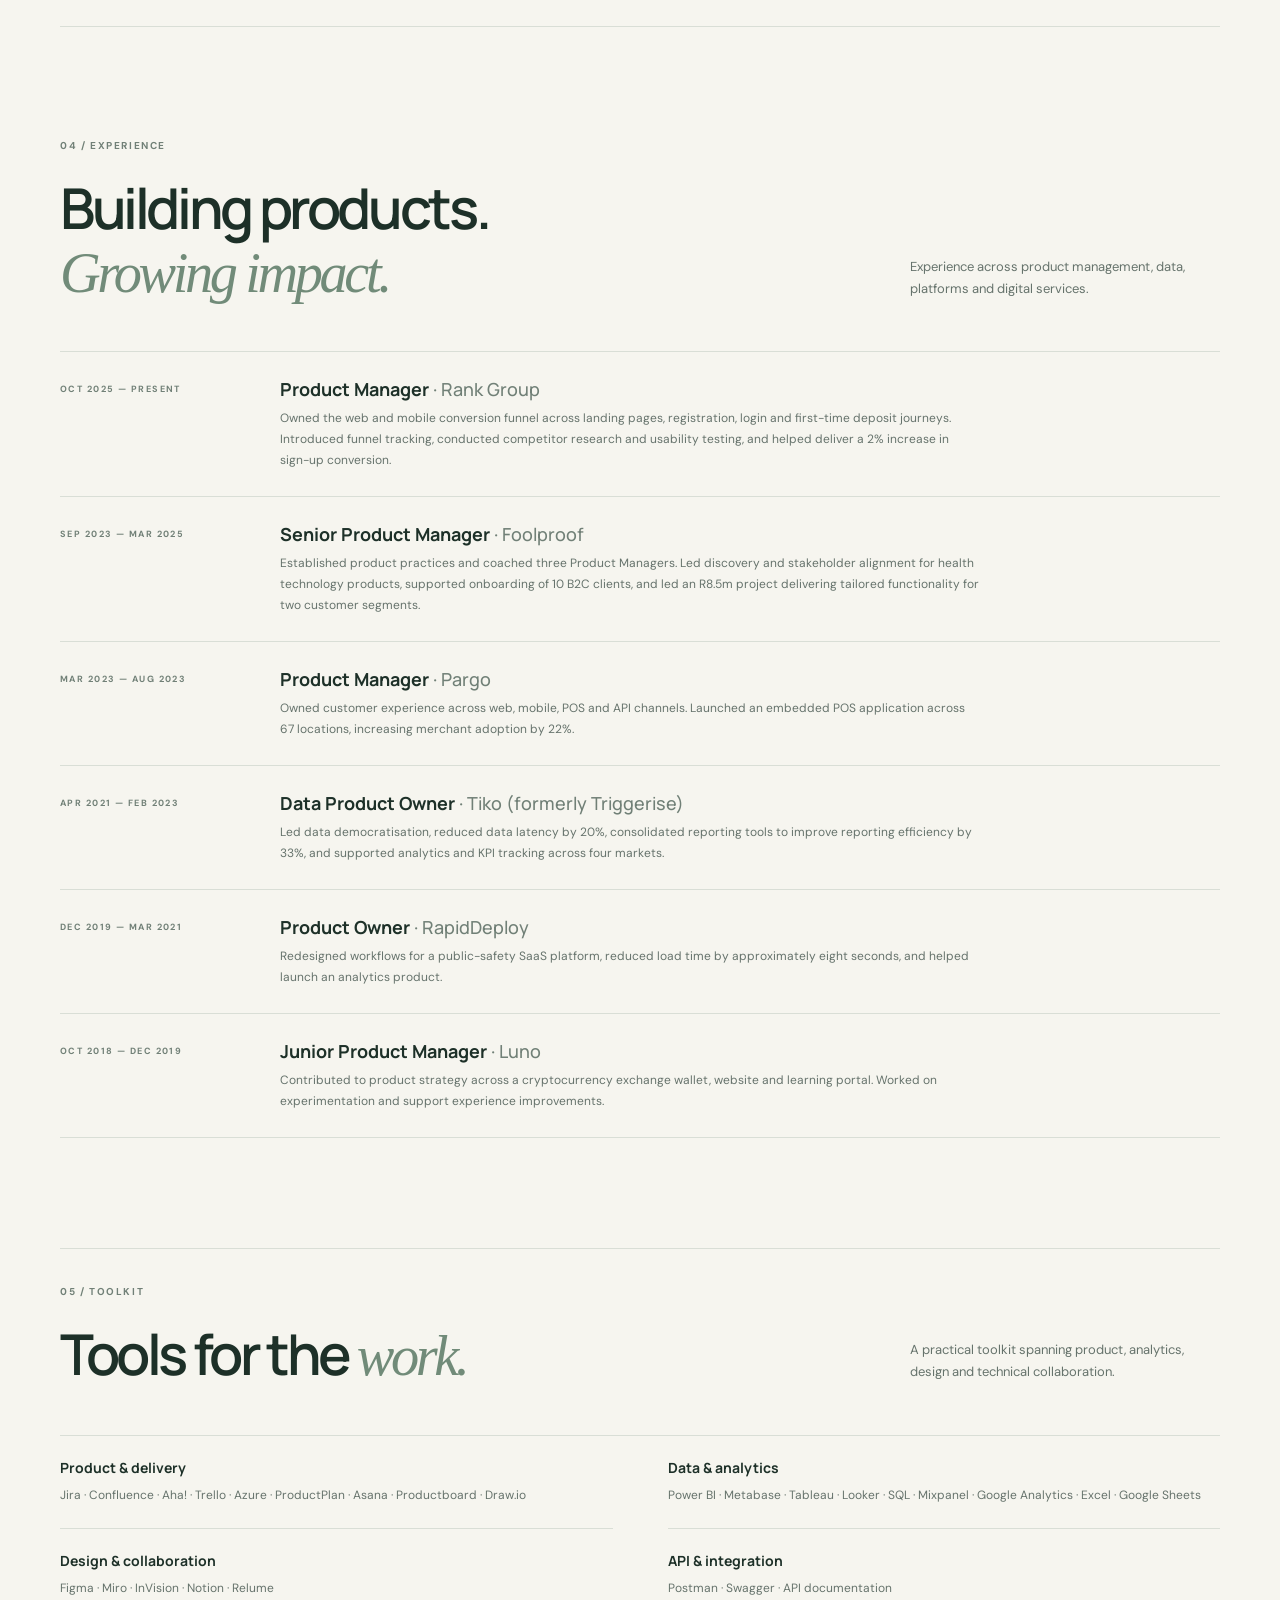
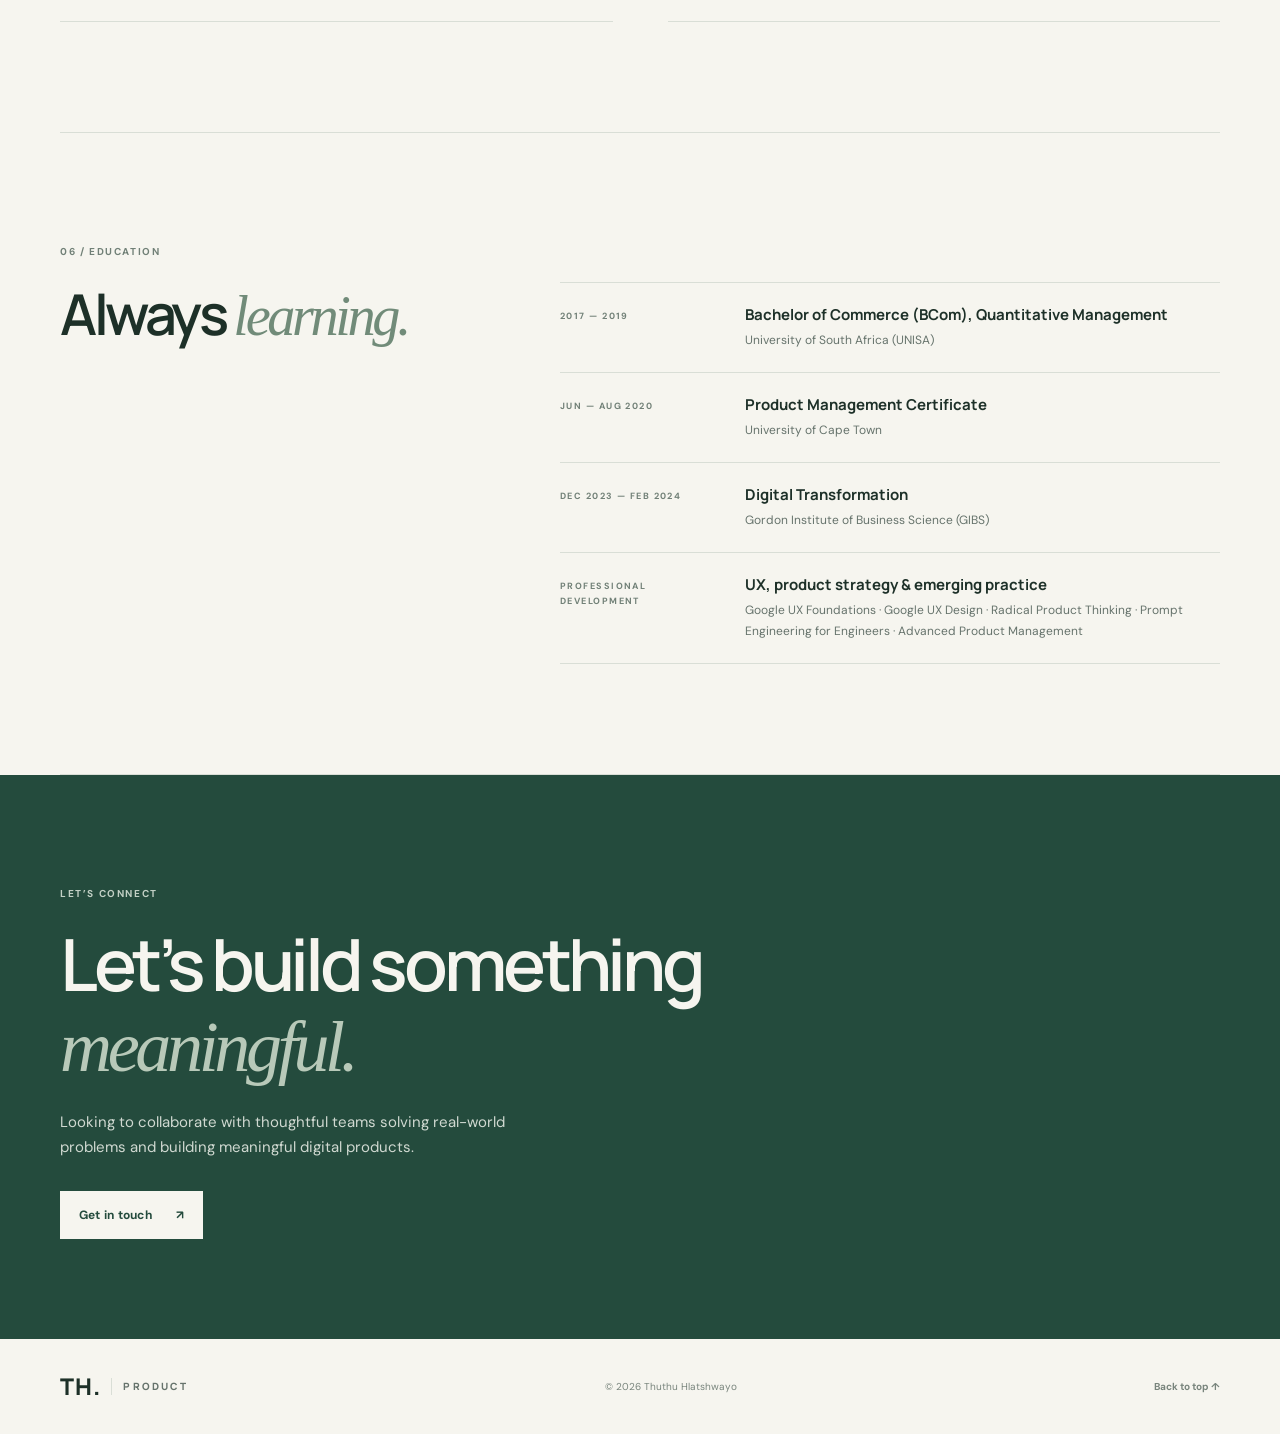
==== commit b785e756: "Update index.html Updated favicon image reference and location" ====
--- a/index.html
+++ b/index.html
@@ -6,7 +6,7 @@
   <meta name="description" content="Thuthu Hlatshwayo — Senior Product Manager working across product strategy, discovery, service design and data-informed delivery.">
   <meta name="theme-color" content="#f6f5ef">
   <title>Thuthu Hlatshwayo | Senior Product Manager</title>
-  <link rel="icon" type="image/svg+xml" href="favicon.svg">
+<link rel="icon" type="image/svg+xml" href="assets/favicon.svg">
   <link rel="preconnect" href="https://fonts.googleapis.com">
   <link rel="preconnect" href="https://fonts.gstatic.com" crossorigin>
   <link href="https://fonts.googleapis.com/css2?family=DM+Sans:wght@400;500;600;700&family=Manrope:wght@400;500;600;700;800&display=swap" rel="stylesheet">
--- a/styles.css
+++ b/styles.css
@@ -1,7 +1,33 @@
 /* Thuthu Hlatshwayo — portfolio styles */
 :root{--paper:#f6f5ef;--ink:#1d3028;--muted:#66736c;--green:#244b3d;--sage:#dce5dc;--line:#d9ded6;--white:#fff;--serif:Georgia,"Times New Roman",serif;--sans:"DM Sans",Arial,sans-serif;--display:"Manrope",Arial,sans-serif}
 *{box-sizing:border-box}html{scroll-behavior:smooth;scroll-padding-top:88px}body{margin:0;background:var(--paper);color:var(--ink);font-family:var(--sans);font-size:15px;line-height:1.7}a{color:inherit;text-decoration:none}.section-wrap{width:min(1160px,calc(100% - 64px));margin-inline:auto}.site-header{height:82px;padding:0 max(32px,calc((100vw - 1160px)/2));display:flex;align-items:center;justify-content:space-between;border-bottom:1px solid var(--line);position:sticky;top:0;background:rgba(246,245,239,.94);backdrop-filter:blur(14px);z-index:10}.brand{display:flex;align-items:center;gap:11px;font-family:var(--display);font-weight:800;letter-spacing:.08em}.brand-mark{font-size:23px}.brand-type{font-size:10px;letter-spacing:.22em;color:var(--muted);border-left:1px solid var(--line);padding-left:11px}.site-nav{display:flex;gap:25px;font-size:12px;color:#53635a}.site-nav a:hover,.text-link:hover,.site-footer a:hover{color:#9b6e48}.menu-toggle{display:none;background:none;border:0;padding:8px}.menu-toggle span{display:block;width:22px;height:2px;background:var(--ink);margin:5px}
-.hero{min-height:610px;display:grid;grid-template-columns:1.15fr .85fr;align-items:center;position:relative;padding-top:70px;padding-bottom:105px}.eyebrow,.hero-bottom,.work-meta,.timeline time,.education-list time{font-size:10px;font-weight:700;letter-spacing:.16em;color:#718077}.eyebrow span{padding:0 5px;color:#b58d69}.hero h1{font:600 clamp(48px,6.3vw,82px)/1.08 var(--display);letter-spacing:-.065em;max-width:700px;margin:24px 0}.hero h1 em,h2 em{font-family:var(--serif);font-weight:400;color:#718b79}.hero-intro{font-size:17px;line-height:1.8;color:#66736c;max-width:560px}.hero-actions{display:flex;align-items:center;gap:28px;margin-top:35px}.button{display:inline-flex;align-items:center;gap:24px;padding:14px 19px;font-size:12px;font-weight:700;letter-spacing:.02em;transition:transform .2s}.button:hover{transform:translateY(-2px)}.button-dark{background:var(--green);color:white}.button-light{background:var(--paper);color:var(--green)}.text-link{font-size:12px;font-weight:700}.hero-art{width:min(360px,80%);aspect-ratio:1;border-radius:50%;background:var(--sage);margin:auto;display:grid;place-items:center;position:relative}.monogram{font:800 112px/.9 var(--display);letter-spacing:-.1em;color:var(--green);z-index:1}.monogram span{color:#a47a56}.orbit{position:absolute;border:1px solid rgba(36,75,61,.22);border-radius:50%}.orbit-one{inset:12%}.orbit-two{inset:-5%;border-style:dashed;opacity:.55}.orbit-label{position:absolute;bottom:19%;font-size:9px;letter-spacing:.2em;font-weight:700;color:#587263}.orbit-label i{font-style:normal;color:#b18a66;padding:0 4px}.art-dot{position:absolute;width:10px;height:10px;background:#b58d69;border-radius:50%}.dot-one{top:15%;right:22%}.dot-two{bottom:23%;left:8%;width:7px;height:7px}.dot-three{top:48%;right:-5%;width:6px;height:6px}.hero-bottom{position:absolute;bottom:30px;left:0;right:0;display:flex;justify-content:space-between;font-size:9px}
+.hero{min-height:610px;display:grid;grid-template-columns:1.15fr .85fr;align-items:center;position:relative;padding-top:70px;padding-bottom:105px}.eyebrow,.hero-bottom,.work-meta,.timeline time,.education-list time{font-size:10px;font-weight:700;letter-spacing:.16em;color:#718077}.eyebrow span{padding:0 5px;color:#b58d69}.hero h1{font:600 clamp(48px,6.3vw,82px)/1.08 var(--display);letter-spacing:-.065em;max-width:700px;margin:24px 0}.hero h1 em,h2 em{font-family:var(--serif);font-weight:400;color:#718b79}.hero-intro{font-size:17px;line-height:1.8;color:#66736c;max-width:560px}.hero-actions{display:flex;align-items:center;gap:28px;margin-top:35px}.button{display:inline-flex;align-items:center;gap:24px;padding:14px 19px;font-size:12px;font-weight:700;letter-spacing:.02em;transition:transform .2s}.button:hover{transform:translateY(-2px)}.button-dark{background:var(--green);color:white}.button-light{background:var(--paper);color:var(--green)}.text-link{font-size:12px;font-weight:700}.hero-art{width:min(360px,80%);aspect-ratio:1;border-radius:50%;background:var(--sage);margin:auto;display:grid;place-items:center;position:relative}.hero-photo-frame {
+  position: absolute;
+  z-index: 2;
+  inset: 7% 17% 8%;
+  overflow: hidden;
+  border: 7px solid var(--paper);
+  border-radius: 48% 48% 42% 42% / 38% 38% 32% 32%;
+  background: var(--sage);
+  box-shadow: 0 8px 24px rgba(29,48,40,.08);
+}
+
+.hero-photo-frame img {
+  display: block;
+  width: 100%;
+  height: 100%;
+  object-fit: cover;
+  object-position: center 18%;
+}.orbit{position:absolute;border:1px solid rgba(36,75,61,.22);border-radius:50%}.orbit-one{inset:12%}.orbit-two{inset:-5%;border-style:dashed;opacity:.55}.orbit-label{position:absolute;z-index:3;bottom:19%;font-size:9px;letter-spacing:.2em;font-weight:700;color:#587263}.orbit-label i{font-style:normal;color:#b18a66;padding:0 4px}.art-dot{position:absolute;width:10px;height:10px;background:#b58d69;border-radius:50%}.dot-one{top:15%;right:22%}.dot-two{bottom:23%;left:8%;width:7px;height:7px}.dot-three{top:48%;right:-5%;width:6px;height:6px}.art-square {
+  position: absolute;
+  z-index: 3;
+  width: 18px;
+  height: 18px;
+  right: 17%;
+  bottom: 16%;
+  background: #b58d69;
+  border: 4px solid var(--sage);
+}.hero-bottom{position:absolute;bottom:30px;left:0;right:0;display:flex;justify-content:space-between;font-size:9px}
 .metrics{display:grid;grid-template-columns:repeat(4,1fr);padding:34px 0;border-top:1px solid var(--line);border-bottom:1px solid var(--line)}.metrics div{padding:4px 25px;border-right:1px solid var(--line);display:flex;flex-direction:column;gap:3px}.metrics div:first-child{padding-left:0}.metrics div:last-child{border:0}.metrics strong{font:700 32px var(--display);letter-spacing:-.05em}.metrics span{font-size:11px;color:var(--muted)}
 .section{display:block;padding:110px 0;border-bottom:1px solid var(--line);scroll-margin-top:82px}.section>.eyebrow{margin:0 0 22px}.section-main{min-width:0}.section h2,.contact-section h2{font:600 clamp(38px,4.4vw,58px)/1.12 var(--display);letter-spacing:-.06em;margin:0}.about-grid{display:grid;grid-template-columns:1fr 1fr;grid-template-areas:"heading intro" "copy quote";column-gap:60px;row-gap:46px;align-items:start}.about-heading{grid-area:heading}.about-heading h2{margin:0}.about-intro{grid-area:intro;margin:0;max-width:580px}.about-copy{grid-area:copy;max-width:620px}.about-copy p{color:#68766e;margin:0 0 12px}.lead{font-size:19px;line-height:1.65;color:#3e5448;margin-top:0}.quote-card{grid-area:quote;align-self:stretch;margin:0;padding:25px 28px;background:#e9ede5;border-left:3px solid #8da18f;font:italic 19px/1.55 var(--serif);color:#496153}.section-heading{display:flex;align-items:end;justify-content:space-between;gap:40px;margin-bottom:46px}.section-heading p{max-width:310px;color:var(--muted);font-size:13px;margin:0 0 5px}
 .capability-grid{display:grid;grid-template-columns:repeat(3,1fr);border-top:1px solid var(--line);border-left:1px solid var(--line)}.capability-grid article{padding:27px 25px 30px;border-right:1px solid var(--line);border-bottom:1px solid var(--line);min-height:205px}.capability-grid article>span{font-size:10px;color:#a47a56;letter-spacing:.1em}.capability-grid h3{font:700 17px/1.3 var(--display);margin:20px 0 9px}.capability-grid p,.work-item p,.timeline p,.toolkit-groups p,.education-list p{font-size:12px;color:var(--muted);line-height:1.75;margin:0}
@@ -11,5 +37,8 @@
 .education-grid{display:grid;grid-template-columns:.8fr 1.2fr;gap:60px}.education-list{border-top:1px solid var(--line)}.education-list article{display:grid;grid-template-columns:160px 1fr;gap:25px;padding:21px 0;border-bottom:1px solid var(--line)}.education-list h3{font-size:15px;margin-bottom:5px}
 .contact-section{background:var(--green);color:#f6f5ef;padding:100px 0}.contact-inner{max-width:1160px}.contact-section .eyebrow{color:#c2d0c5}.contact-section h2{font-size:clamp(44px,6vw,72px);max-width:760px;margin:22px 0}.contact-section h2 em{color:#b8c9b9}.contact-section p:not(.eyebrow){max-width:500px;color:#d0d9d1;font-size:15px;margin:0 0 30px}.site-footer{min-height:95px;display:flex;align-items:center;justify-content:space-between;font-size:10px;color:#78847c}.site-footer .brand{color:var(--ink)}.site-footer>a:last-child{font-weight:700}
 @media(max-width:900px){.site-nav{gap:13px;font-size:11px}.about-grid,.education-grid{gap:30px}.work-item{grid-template-columns:145px 1fr 95px;gap:20px}.hero{min-height:550px}.hero-art{width:290px}}
-@media(max-width:700px){.section-wrap{width:min(100% - 40px,560px)}.site-header{height:70px;padding:0 20px}.menu-toggle{display:block;cursor:pointer}.site-nav{display:none;position:absolute;top:69px;left:0;right:0;padding:18px 22px 22px;background:var(--paper);border-bottom:1px solid var(--line);flex-direction:column;gap:14px;font-size:13px}.site-nav.open{display:flex}.hero{display:flex;flex-direction:column;align-items:flex-start;padding-top:68px;padding-bottom:85px;gap:55px}.hero h1{font-size:clamp(46px,13vw,66px)}.hero-intro{font-size:15px}.hero-art{width:min(280px,75%);align-self:center}.monogram{font-size:90px}.hero-bottom{font-size:8px}.metrics{grid-template-columns:repeat(2,1fr);gap:22px 0}.metrics div{padding:0 15px}.metrics div:nth-child(2){border:0}.metrics div:nth-child(3){padding-left:0}.metrics strong{font-size:28px}.metrics span{font-size:10px}.section{padding:75px 0}.section>.eyebrow{margin-bottom:25px}.about-grid{display:grid;grid-template-columns:1fr;grid-template-areas:"heading" "intro" "copy" "quote";row-gap:24px}.education-grid{display:block}.about-grid>div:first-child{margin-bottom:0}.about-intro{margin:0}.about-copy p{font-size:15px;line-height:1.8}.quote-card{padding:25px 24px;font-size:18px}.section-heading{display:block;margin-bottom:32px}.section-heading p{margin-top:15px}.capability-grid{grid-template-columns:repeat(2,1fr)}.capability-grid article{padding:20px 16px;min-height:190px}.capability-grid h3{font-size:15px}.work-item{grid-template-columns:1fr auto;gap:12px;padding:24px 0}.work-meta{grid-column:1/-1;flex-direction:row;justify-content:space-between}.work-item>div:nth-child(2){grid-column:1}.work-item h3{font-size:17px}.work-stat{grid-column:2;grid-row:2;font-size:28px}.timeline article{grid-template-columns:1fr;gap:8px;padding:21px 0}.timeline h3{font-size:17px}.toolkit-groups{grid-template-columns:1fr}.education-grid>div:first-child{margin-bottom:30px}.education-list article{grid-template-columns:1fr;gap:5px}.contact-section{padding:75px 0}.contact-section h2{font-size:48px}.site-footer{min-height:110px;flex-wrap:wrap;gap:10px;padding-block:20px}.site-footer .brand{width:100%}}
+@media(max-width:700px){.section-wrap{width:min(100% - 40px,560px)}.site-header{height:70px;padding:0 20px}.menu-toggle{display:block;cursor:pointer}.site-nav{display:none;position:absolute;top:69px;left:0;right:0;padding:18px 22px 22px;background:var(--paper);border-bottom:1px solid var(--line);flex-direction:column;gap:14px;font-size:13px}.site-nav.open{display:flex}.hero{display:flex;flex-direction:column;align-items:flex-start;padding-top:68px;padding-bottom:85px;gap:55px}.hero h1{font-size:clamp(46px,13vw,66px)}.hero-intro{font-size:15px}.hero-art{width:min(280px,75%);align-self:center}
+.hero-photo-frame{inset:7% 15% 8%;border-width:6px}
+.art-square{width:15px;height:15px;right:15%;bottom:16%}
+.hero-bottom{font-size:8px}.metrics{grid-template-columns:repeat(2,1fr);gap:22px 0}.metrics div{padding:0 15px}.metrics div:nth-child(2){border:0}.metrics div:nth-child(3){padding-left:0}.metrics strong{font-size:28px}.metrics span{font-size:10px}.section{padding:75px 0}.section>.eyebrow{margin-bottom:25px}.about-grid{display:grid;grid-template-columns:1fr;grid-template-areas:"heading" "intro" "copy" "quote";row-gap:24px}.education-grid{display:block}.about-grid>div:first-child{margin-bottom:0}.about-intro{margin:0}.about-copy p{font-size:15px;line-height:1.8}.quote-card{padding:25px 24px;font-size:18px}.section-heading{display:block;margin-bottom:32px}.section-heading p{margin-top:15px}.capability-grid{grid-template-columns:repeat(2,1fr)}.capability-grid article{padding:20px 16px;min-height:190px}.capability-grid h3{font-size:15px}.work-item{grid-template-columns:1fr auto;gap:12px;padding:24px 0}.work-meta{grid-column:1/-1;flex-direction:row;justify-content:space-between}.work-item>div:nth-child(2){grid-column:1}.work-item h3{font-size:17px}.work-stat{grid-column:2;grid-row:2;font-size:28px}.timeline article{grid-template-columns:1fr;gap:8px;padding:21px 0}.timeline h3{font-size:17px}.toolkit-groups{grid-template-columns:1fr}.education-grid>div:first-child{margin-bottom:30px}.education-list article{grid-template-columns:1fr;gap:5px}.contact-section{padding:75px 0}.contact-section h2{font-size:48px}.site-footer{min-height:110px;flex-wrap:wrap;gap:10px;padding-block:20px}.site-footer .brand{width:100%}}
 @media(prefers-reduced-motion:reduce){html{scroll-behavior:auto}*,*::before,*::after{transition:none!important}}
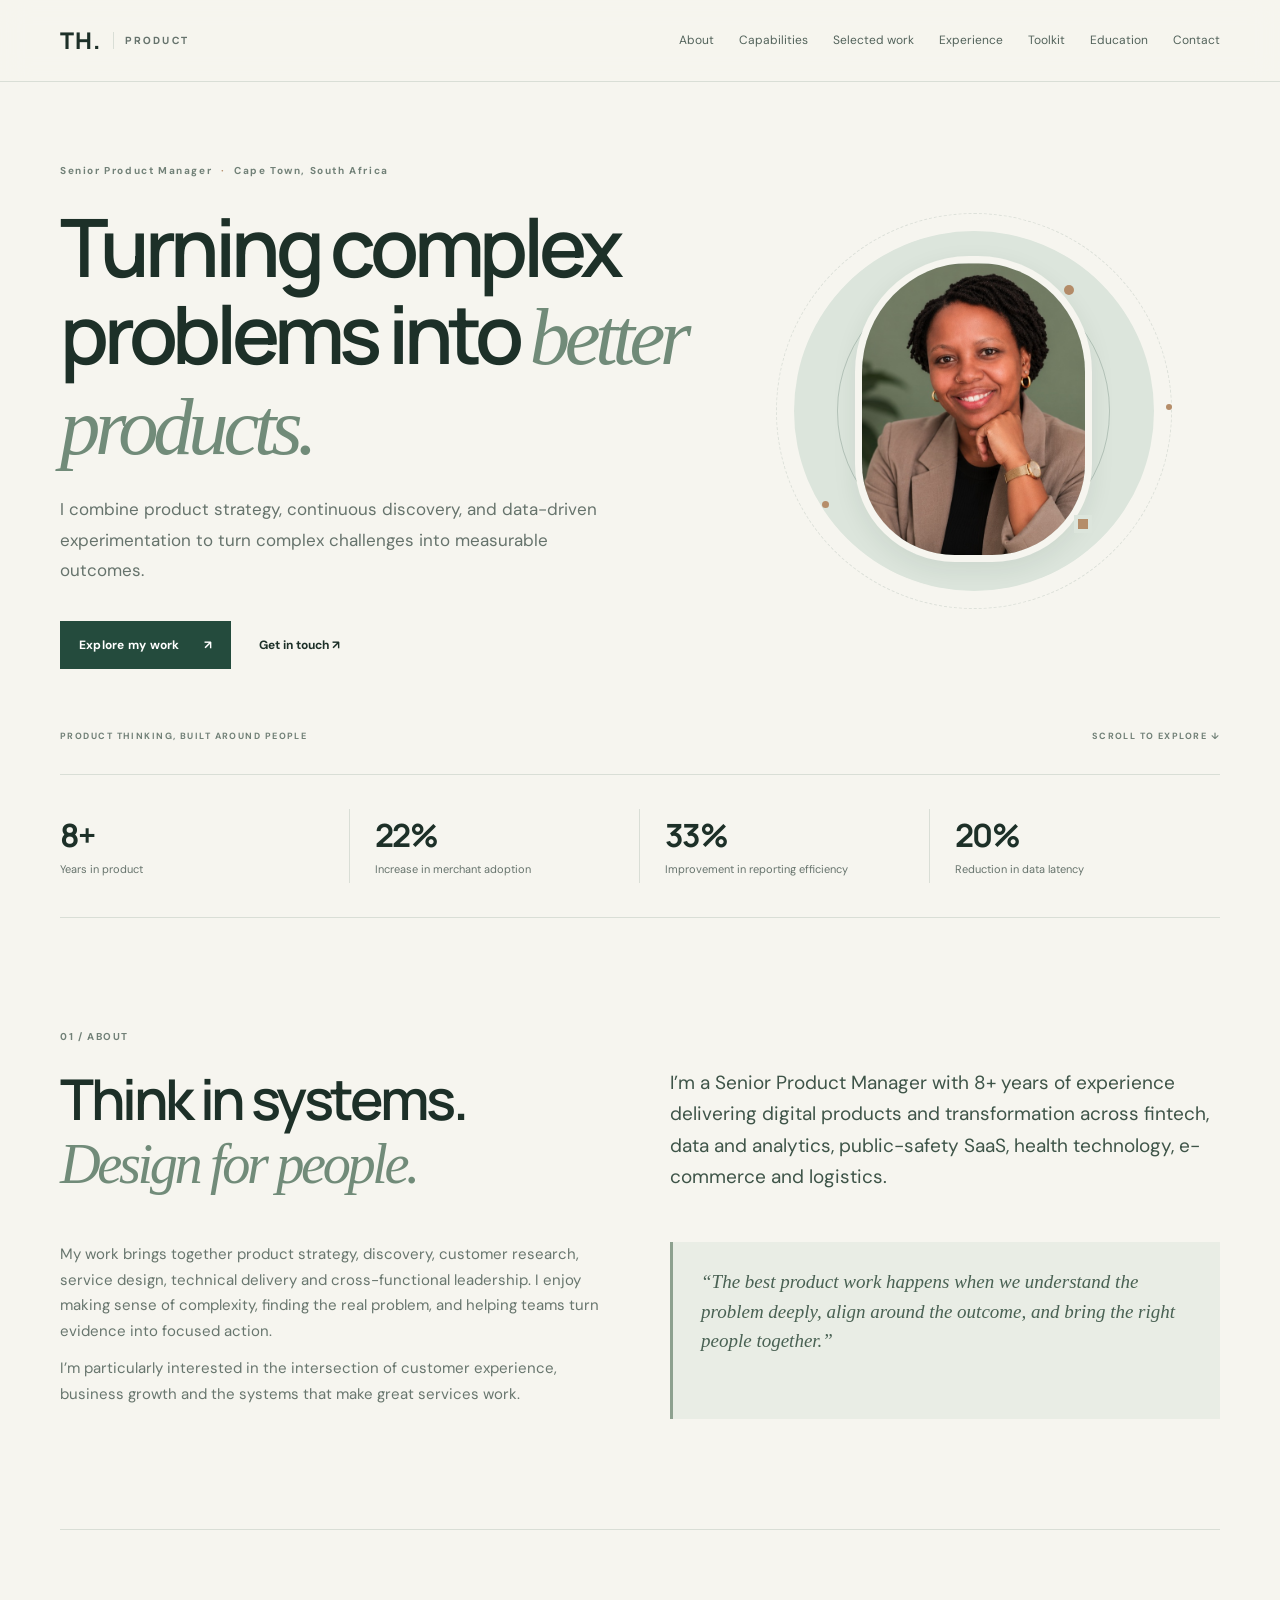
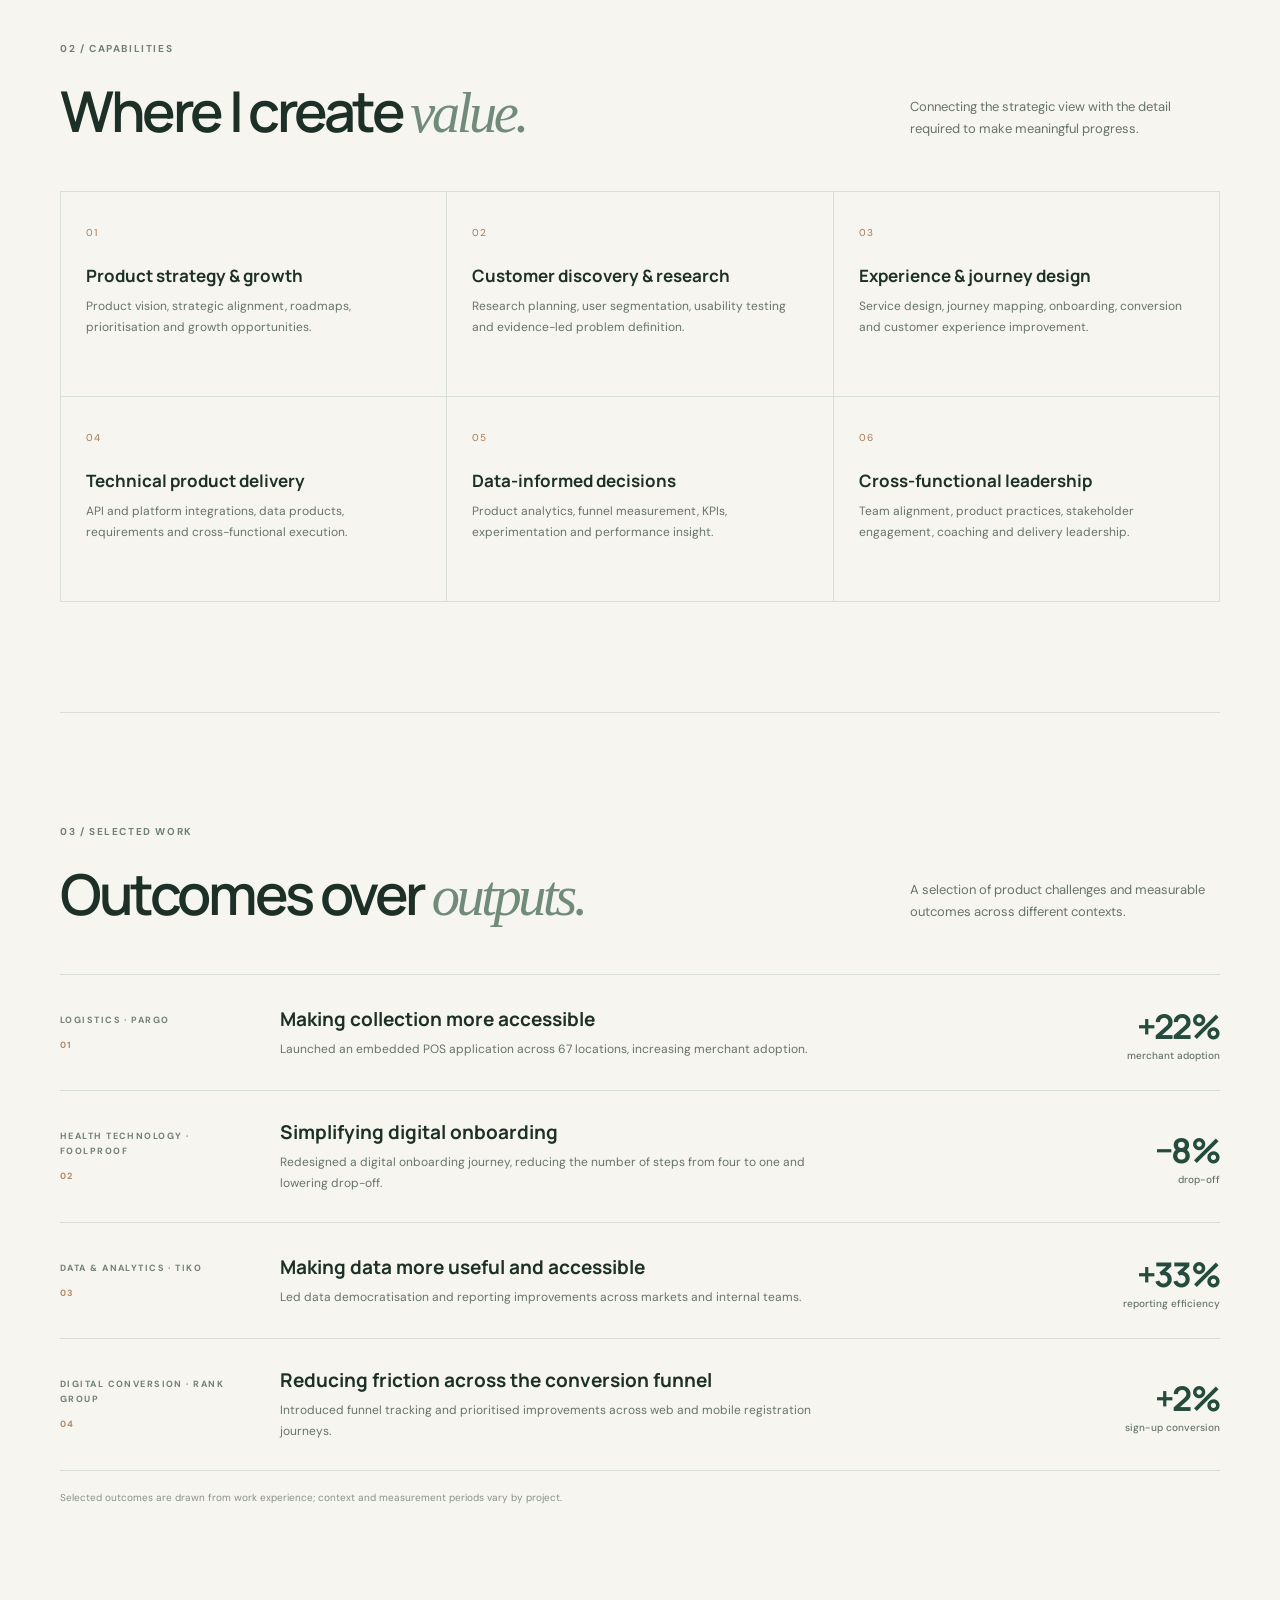
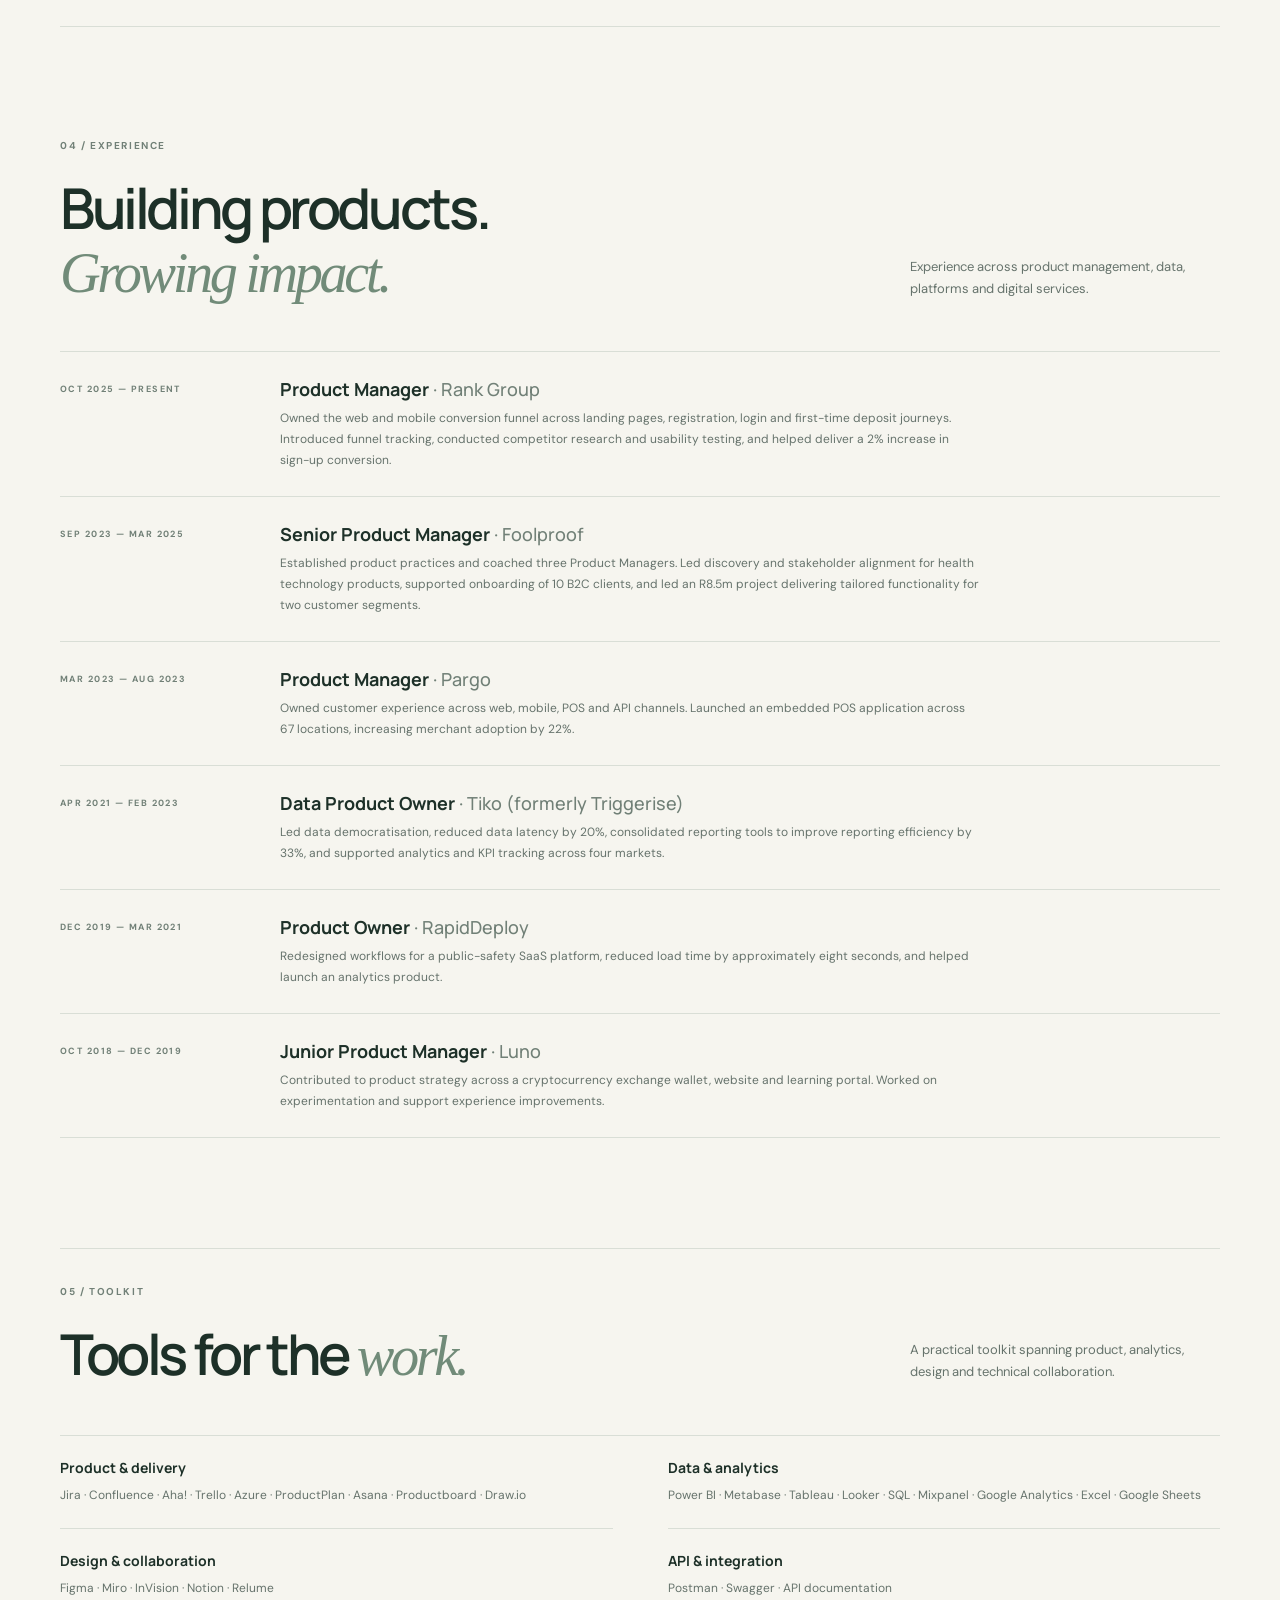
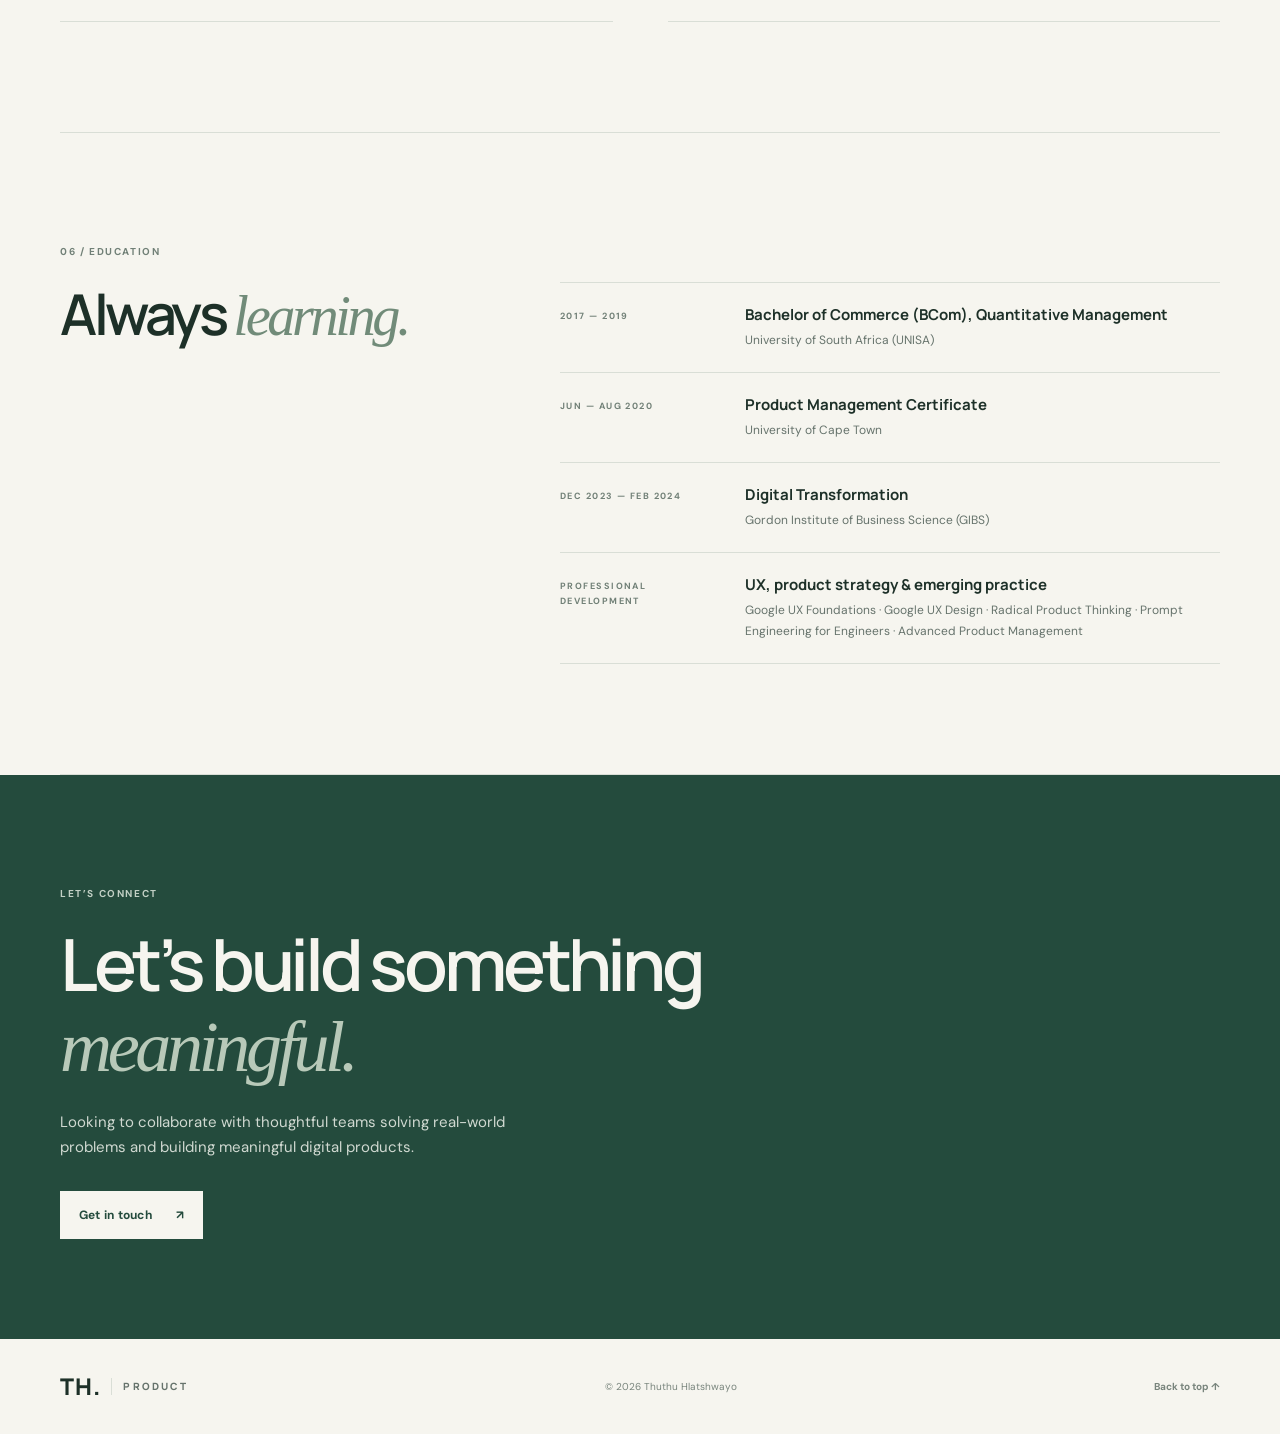
==== commit 39ffc9f6: "Update index.html Removed font/wording overlayed over profile picture" ====
--- a/index.html
+++ b/index.html
@@ -40,8 +40,6 @@
       alt="Thuthu Hlatshwayo smiling, wearing a taupe blazer and gold watch"
     >
   </div>
-
-  <div class="orbit-label">PRODUCT <i>·</i> PEOPLE <i>·</i> IMPACT</div>
 
   <span class="art-dot dot-one"></span>
   <span class="art-dot dot-two"></span>
